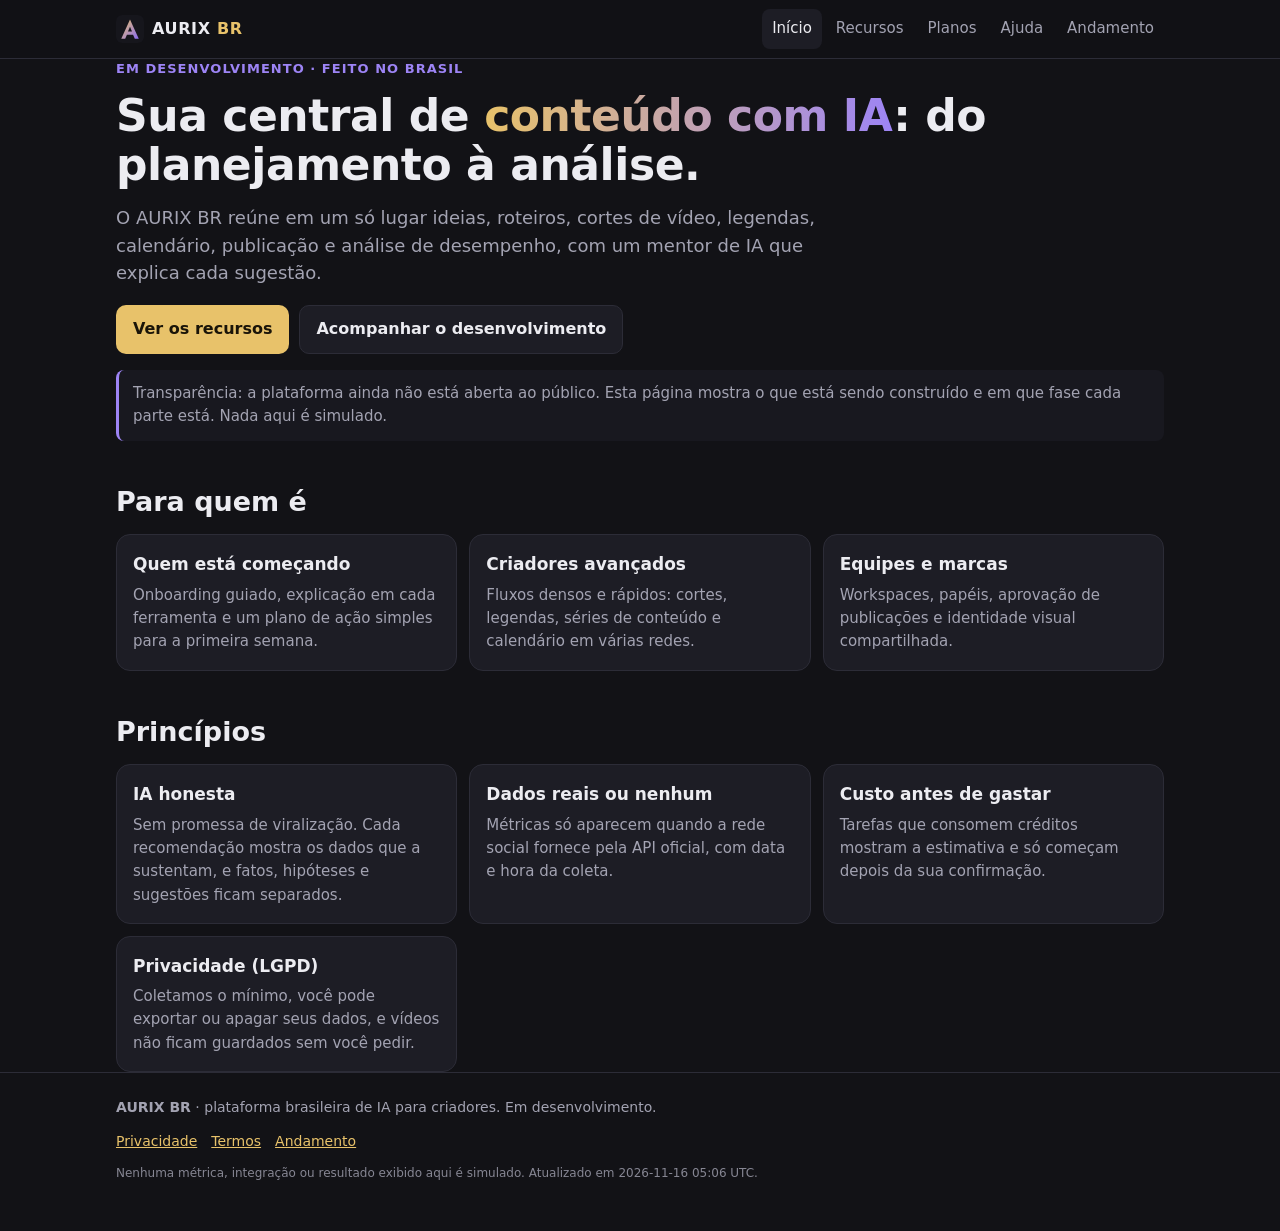
==== index.html @ abf9643c "Publicação do site (gerado a partir do repositório privado)" ====
<!doctype html>
<html lang="pt-BR">
<head>
<meta charset="utf-8">
<meta name="viewport" content="width=device-width, initial-scale=1, viewport-fit=cover">
<title>AURIX BR — IA para criar, publicar e crescer com conteúdo</title>
<meta name="description" content="Plataforma brasileira de IA para criadores, profissionais e marcas planejarem, criarem, publicarem e acompanharem conteúdo.">
<meta name="theme-color" content="#121216">
<meta property="og:title" content="AURIX BR — IA para criar, publicar e crescer com conteúdo">
<meta property="og:description" content="Plataforma brasileira de IA para criadores, profissionais e marcas planejarem, criarem, publicarem e acompanharem conteúdo.">
<link rel="icon" href="assets/icon.svg" type="image/svg+xml">
<link rel="stylesheet" href="assets/style.css">
</head>
<body>
<a class="skip" href="#conteudo">Pular para o conteúdo</a>
<header class="topo">
  <div class="wrap topo-in">
    <a class="marca" href="index.html" aria-label="AURIX BR — início">
      <img src="assets/icon.svg" alt="" width="28" height="28"><span>AURIX <b>BR</b></span>
    </a>
    <button class="menu-btn" type="button" aria-expanded="false" aria-controls="menu">Menu</button>
    <nav id="menu" class="menu" aria-label="Principal"><a href="index.html" aria-current="page">Início</a><a href="recursos.html">Recursos</a><a href="planos.html">Planos</a><a href="ajuda.html">Ajuda</a><a href="status.html">Andamento</a></nav>
  </div>
</header>
<main id="conteudo" class="wrap">
<section>
  <p class="eyebrow">Em desenvolvimento · feito no Brasil</p>
  <h1>Sua central de <span class="grad">conteúdo com IA</span>: do planejamento à análise.</h1>
  <p class="lead">O AURIX BR reúne em um só lugar ideias, roteiros, cortes de vídeo, legendas, calendário, publicação e análise de desempenho, com um mentor de IA que explica cada sugestão.</p>
  <div class="btns">
    <a class="btn primario" href="recursos.html">Ver os recursos</a>
    <a class="btn" href="status.html">Acompanhar o desenvolvimento</a>
  </div>
  <div class="aviso">Transparência: a plataforma ainda não está aberta ao público. Esta página mostra o que está sendo construído e em que fase cada parte está. Nada aqui é simulado.</div>
</section>

<h2>Para quem é</h2>
<div class="grid">
  <div class="card"><h3>Quem está começando</h3><p>Onboarding guiado, explicação em cada ferramenta e um plano de ação simples para a primeira semana.</p></div>
  <div class="card"><h3>Criadores avançados</h3><p>Fluxos densos e rápidos: cortes, legendas, séries de conteúdo e calendário em várias redes.</p></div>
  <div class="card"><h3>Equipes e marcas</h3><p>Workspaces, papéis, aprovação de publicações e identidade visual compartilhada.</p></div>
</div>

<h2>Princípios</h2>
<div class="grid">
  <div class="card"><h3>IA honesta</h3><p>Sem promessa de viralização. Cada recomendação mostra os dados que a sustentam, e fatos, hipóteses e sugestões ficam separados.</p></div>
  <div class="card"><h3>Dados reais ou nenhum</h3><p>Métricas só aparecem quando a rede social fornece pela API oficial, com data e hora da coleta.</p></div>
  <div class="card"><h3>Custo antes de gastar</h3><p>Tarefas que consomem créditos mostram a estimativa e só começam depois da sua confirmação.</p></div>
  <div class="card"><h3>Privacidade (LGPD)</h3><p>Coletamos o mínimo, você pode exportar ou apagar seus dados, e vídeos não ficam guardados sem você pedir.</p></div>
</div>

</main>
<footer class="rodape">
  <div class="wrap rodape-in">
    <p><b>AURIX BR</b> · plataforma brasileira de IA para criadores. Em desenvolvimento.</p>
    <p class="links"><a href="privacidade.html">Privacidade</a><a href="termos.html">Termos</a><a href="status.html">Andamento</a></p>
    <p class="fino">Nenhuma métrica, integração ou resultado exibido aqui é simulado. Atualizado em 2026-11-16 05:06 UTC.</p>
  </div>
</footer>
<script src="assets/app.js" defer></script>
</body>
</html>
---- assets/style.css ----
:root {
  --bg: #121216;
  --bg-2: #18181f;
  --card: #1d1d25;
  --line: #2c2c37;
  --text: #ececf1;
  --muted: #a3a3b2;
  --gold: #e8c26a;
  --violet: #9d84f5;
  --ok: #5fd39a;
  --warn: #f0b45c;
  --radius: 14px;
  color-scheme: dark;
}
* { box-sizing: border-box; }
html { -webkit-text-size-adjust: 100%; }
body {
  margin: 0;
  background: var(--bg);
  color: var(--text);
  font: 16px/1.55 system-ui, -apple-system, "Segoe UI", Roboto, sans-serif;
}
a { color: var(--gold); }
img { max-width: 100%; }
.wrap { width: 100%; max-width: 1080px; margin: 0 auto; padding: 0 16px; }
.skip { position: absolute; left: -999px; }
.skip:focus { left: 16px; top: 8px; background: var(--card); padding: 8px 12px; z-index: 10; }

.topo { position: sticky; top: 0; z-index: 5; background: color-mix(in srgb, var(--bg) 88%, transparent); backdrop-filter: blur(10px); border-bottom: 1px solid var(--line); }
.topo-in { display: flex; align-items: center; gap: 12px; min-height: 58px; flex-wrap: wrap; }
.marca { display: flex; align-items: center; gap: 8px; color: var(--text); text-decoration: none; font-weight: 700; letter-spacing: .04em; margin-right: auto; }
.marca b { color: var(--gold); }
.menu { display: flex; gap: 4px; flex-wrap: wrap; }
.menu a { color: var(--muted); text-decoration: none; padding: 8px 10px; border-radius: 8px; font-size: 15px; }
.menu a:hover, .menu a[aria-current="page"] { color: var(--text); background: var(--card); }
.menu-btn { display: none; background: var(--card); color: var(--text); border: 1px solid var(--line); border-radius: 8px; padding: 8px 12px; font: inherit; }
@media (max-width: 720px) {
  .menu-btn { display: block; }
  .menu { display: none; width: 100%; flex-direction: column; padding-bottom: 10px; }
  .menu.aberto { display: flex; }
  .menu a { padding: 12px; }
}

main { padding: 28px 16px 56px; }
h1 { font-size: clamp(28px, 6vw, 44px); line-height: 1.12; margin: 8px 0 14px; letter-spacing: -.01em; }
h2 { font-size: clamp(21px, 4vw, 27px); margin: 40px 0 12px; }
h3 { font-size: 17px; margin: 0 0 6px; }
p { margin: 0 0 12px; }
.lead { font-size: 18px; color: var(--muted); max-width: 720px; }
.grad { background: linear-gradient(90deg, var(--gold), var(--violet)); -webkit-background-clip: text; background-clip: text; color: transparent; }
.eyebrow { color: var(--violet); font-weight: 600; font-size: 13px; letter-spacing: .08em; text-transform: uppercase; }

.btns { display: flex; gap: 10px; flex-wrap: wrap; margin: 18px 0 6px; }
.btn { display: inline-block; padding: 11px 16px; border-radius: 10px; text-decoration: none; font-weight: 600; border: 1px solid var(--line); color: var(--text); background: var(--card); }
.btn.primario { background: var(--gold); color: #1a1408; border-color: transparent; }

.grid { display: grid; gap: 12px; grid-template-columns: repeat(auto-fill, minmax(min(100%, 300px), 1fr)); }
.card { background: var(--card); border: 1px solid var(--line); border-radius: var(--radius); padding: 16px; }
.card p { color: var(--muted); font-size: 15px; margin: 0; }
.card ul { color: var(--muted); font-size: 15px; margin: 8px 0 0; padding-left: 18px; }

.tag { display: inline-block; font-size: 12px; font-weight: 600; padding: 2px 8px; border-radius: 999px; border: 1px solid currentColor; margin-bottom: 8px; }
.tag.ok { color: var(--ok); }
.tag.dev { color: var(--warn); }
.tag.plan { color: var(--muted); }

.aviso { border-left: 3px solid var(--violet); background: var(--bg-2); padding: 12px 14px; border-radius: 8px; color: var(--muted); font-size: 15px; margin: 16px 0; }

table { width: 100%; border-collapse: collapse; font-size: 15px; }
th, td { text-align: left; padding: 10px 8px; border-bottom: 1px solid var(--line); vertical-align: top; }
th { color: var(--muted); font-weight: 600; }
.tabela { overflow-x: auto; border: 1px solid var(--line); border-radius: var(--radius); background: var(--card); }

.faq details { background: var(--card); border: 1px solid var(--line); border-radius: 10px; padding: 12px 14px; margin-bottom: 8px; }
.faq summary { cursor: pointer; font-weight: 600; }
.faq details p { color: var(--muted); margin: 10px 0 0; }
input[type="search"] { width: 100%; padding: 12px; border-radius: 10px; border: 1px solid var(--line); background: var(--card); color: var(--text); font: inherit; margin-bottom: 12px; }

.rodape { border-top: 1px solid var(--line); padding: 24px 0 36px; color: var(--muted); font-size: 14px; }
.rodape .links a { margin-right: 14px; }
.fino { font-size: 12px; opacity: .8; }
.legal { max-width: 760px; }
.legal li { margin-bottom: 6px; color: var(--muted); }
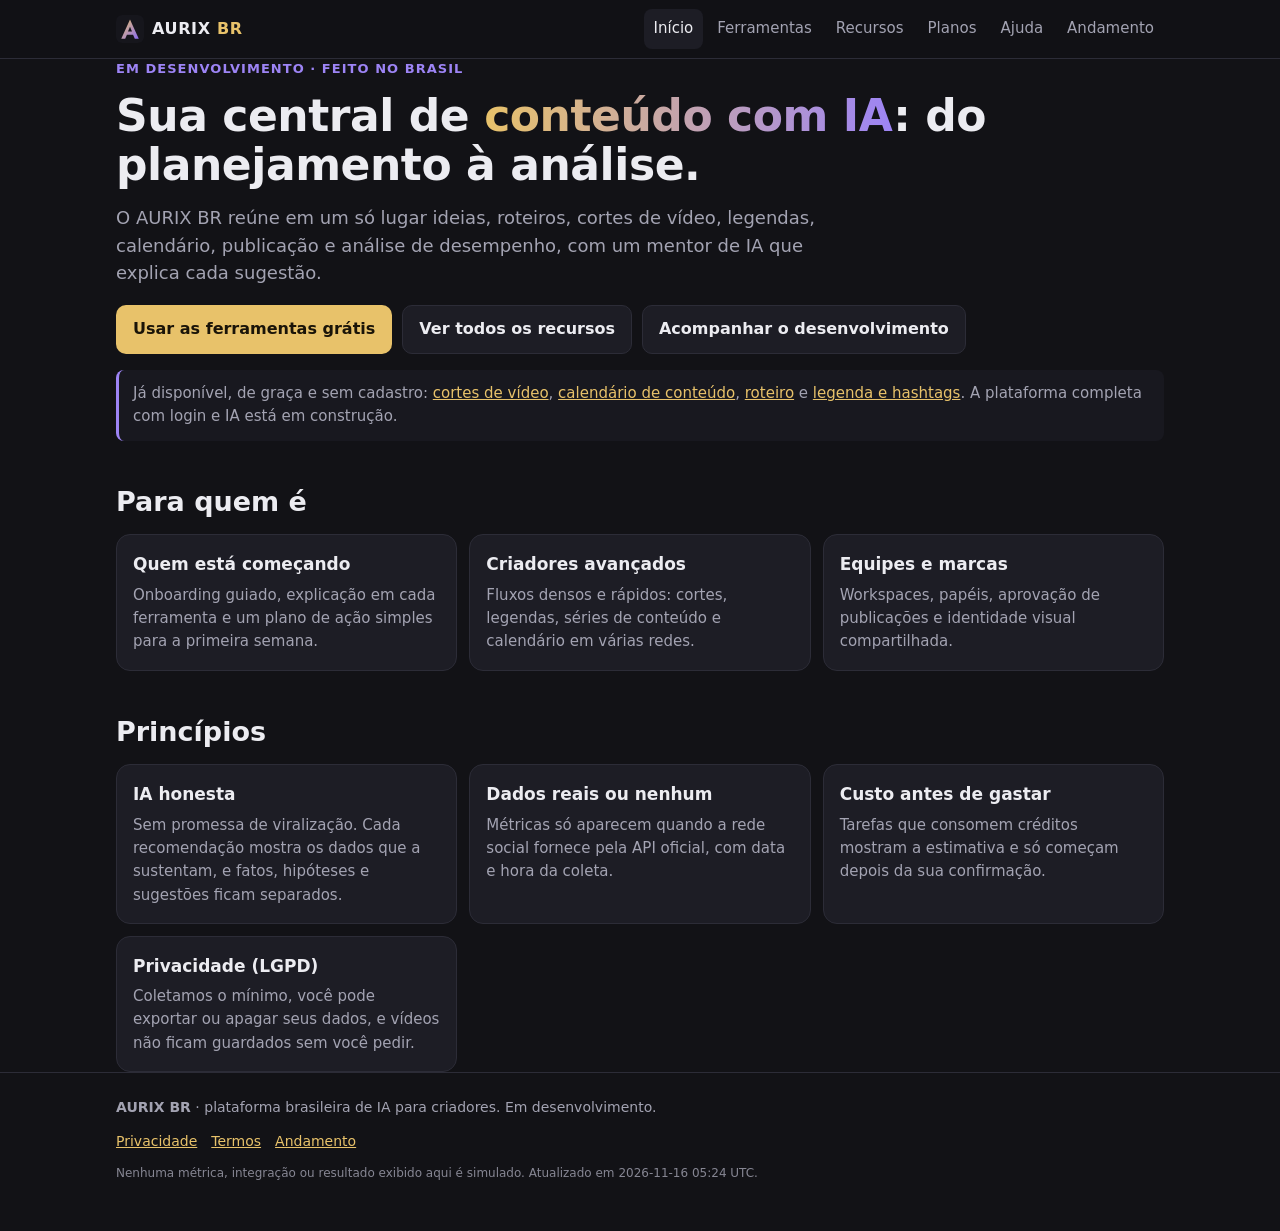
==== commit 7b72219d: "Publicação do site: ferramentas" ====
--- a/index.html
+++ b/index.html
@@ -19,7 +19,7 @@
       <img src="assets/icon.svg" alt="" width="28" height="28"><span>AURIX <b>BR</b></span>
     </a>
     <button class="menu-btn" type="button" aria-expanded="false" aria-controls="menu">Menu</button>
-    <nav id="menu" class="menu" aria-label="Principal"><a href="index.html" aria-current="page">Início</a><a href="recursos.html">Recursos</a><a href="planos.html">Planos</a><a href="ajuda.html">Ajuda</a><a href="status.html">Andamento</a></nav>
+    <nav id="menu" class="menu" aria-label="Principal"><a href="index.html" aria-current="page">Início</a><a href="ferramentas.html">Ferramentas</a><a href="recursos.html">Recursos</a><a href="planos.html">Planos</a><a href="ajuda.html">Ajuda</a><a href="status.html">Andamento</a></nav>
   </div>
 </header>
 <main id="conteudo" class="wrap">
@@ -28,10 +28,11 @@
   <h1>Sua central de <span class="grad">conteúdo com IA</span>: do planejamento à análise.</h1>
   <p class="lead">O AURIX BR reúne em um só lugar ideias, roteiros, cortes de vídeo, legendas, calendário, publicação e análise de desempenho, com um mentor de IA que explica cada sugestão.</p>
   <div class="btns">
-    <a class="btn primario" href="recursos.html">Ver os recursos</a>
+    <a class="btn primario" href="ferramentas.html">Usar as ferramentas grátis</a>
+    <a class="btn" href="recursos.html">Ver todos os recursos</a>
     <a class="btn" href="status.html">Acompanhar o desenvolvimento</a>
   </div>
-  <div class="aviso">Transparência: a plataforma ainda não está aberta ao público. Esta página mostra o que está sendo construído e em que fase cada parte está. Nada aqui é simulado.</div>
+  <div class="aviso">Já disponível, de graça e sem cadastro: <a href="cortes.html">cortes de vídeo</a>, <a href="calendario.html">calendário de conteúdo</a>, <a href="roteiro.html">roteiro</a> e <a href="legenda.html">legenda e hashtags</a>. A plataforma completa com login e IA está em construção.</div>
 </section>
 
 <h2>Para quem é</h2>
@@ -54,9 +55,10 @@
   <div class="wrap rodape-in">
     <p><b>AURIX BR</b> · plataforma brasileira de IA para criadores. Em desenvolvimento.</p>
     <p class="links"><a href="privacidade.html">Privacidade</a><a href="termos.html">Termos</a><a href="status.html">Andamento</a></p>
-    <p class="fino">Nenhuma métrica, integração ou resultado exibido aqui é simulado. Atualizado em 2026-11-16 05:06 UTC.</p>
+    <p class="fino">Nenhuma métrica, integração ou resultado exibido aqui é simulado. Atualizado em 2026-11-16 05:24 UTC.</p>
   </div>
 </footer>
 <script src="assets/app.js" defer></script>
+
 </body>
 </html>
--- a/assets/style.css
+++ b/assets/style.css
@@ -81,3 +81,33 @@
 .fino { font-size: 12px; opacity: .8; }
 .legal { max-width: 760px; }
 .legal li { margin-bottom: 6px; color: var(--muted); }
+
+/* Ferramentas */
+.form { display: grid; gap: 10px; }
+.form .linha { display: grid; gap: 10px; grid-template-columns: repeat(auto-fit, minmax(min(100%, 150px), 1fr)); }
+label.campo { display: grid; gap: 4px; font-size: 14px; color: var(--muted); }
+input, select, textarea { width: 100%; padding: 11px 12px; border-radius: 10px; border: 1px solid var(--line); background: var(--bg-2); color: var(--text); font: inherit; font-size: 16px; }
+textarea { min-height: 110px; resize: vertical; }
+input[type="range"] { padding: 0; }
+button { font: inherit; cursor: pointer; }
+.btn:disabled { opacity: .5; cursor: not-allowed; }
+.acoes { display: flex; gap: 8px; flex-wrap: wrap; }
+.lista { display: grid; gap: 8px; margin-top: 12px; }
+.item { background: var(--card); border: 1px solid var(--line); border-radius: 12px; padding: 12px 14px; display: grid; gap: 6px; }
+.item .topo-item { display: flex; justify-content: space-between; gap: 8px; align-items: baseline; flex-wrap: wrap; }
+.item small { color: var(--muted); }
+.mini { padding: 6px 10px; font-size: 14px; border-radius: 8px; border: 1px solid var(--line); background: var(--bg-2); color: var(--text); }
+.st-rascunho { color: var(--muted); } .st-agendado { color: var(--violet); } .st-publicado { color: var(--ok); }
+.medidor { display: grid; gap: 6px; }
+.medidor .barra { height: 6px; background: var(--bg-2); border-radius: 99px; overflow: hidden; }
+.medidor .barra i { display: block; height: 100%; background: var(--ok); }
+.medidor.excedeu .barra i { background: #e5566b; }
+.medidor.excedeu b { color: #e5566b; }
+.palco { background: #000; border-radius: 12px; overflow: hidden; display: grid; place-items: center; max-height: 60vh; }
+.palco video, .palco canvas { max-width: 100%; max-height: 60vh; display: block; }
+.msg { font-size: 15px; color: var(--muted); }
+.msg.erro { color: #e5566b; }
+.msg.ok { color: var(--ok); }
+.privado { font-size: 13px; color: var(--muted); }
+
+[hidden] { display: none !important; }
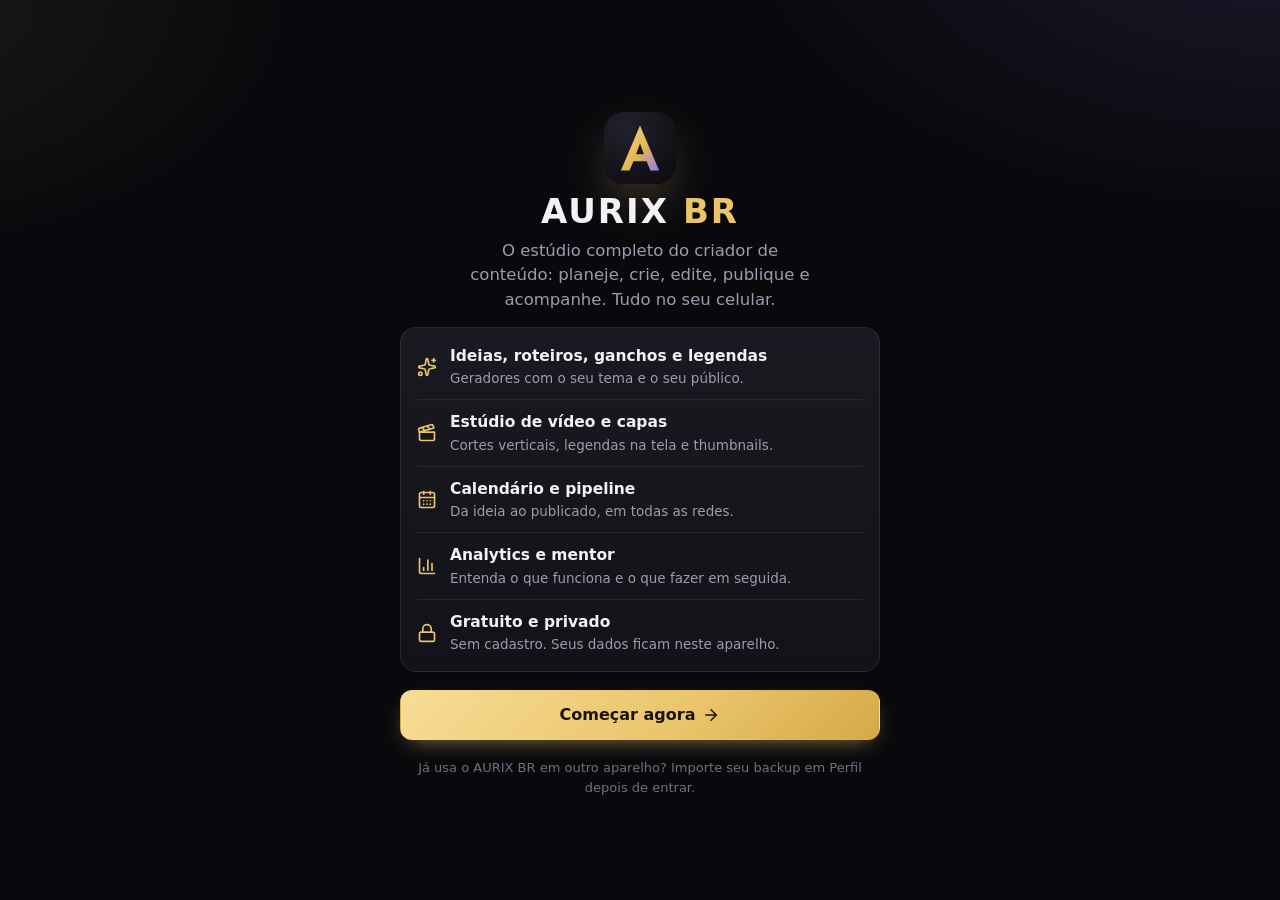
==== commit 5fe22b0f: "Publicação: AURIX BR, novo app" ====
--- a/index.html
+++ b/index.html
@@ -3,62 +3,25 @@
 <head>
 <meta charset="utf-8">
 <meta name="viewport" content="width=device-width, initial-scale=1, viewport-fit=cover">
-<title>AURIX BR — IA para criar, publicar e crescer com conteúdo</title>
-<meta name="description" content="Plataforma brasileira de IA para criadores, profissionais e marcas planejarem, criarem, publicarem e acompanharem conteúdo.">
-<meta name="theme-color" content="#121216">
-<meta property="og:title" content="AURIX BR — IA para criar, publicar e crescer com conteúdo">
-<meta property="og:description" content="Plataforma brasileira de IA para criadores, profissionais e marcas planejarem, criarem, publicarem e acompanharem conteúdo.">
-<link rel="icon" href="assets/icon.svg" type="image/svg+xml">
-<link rel="stylesheet" href="assets/style.css">
+<title>AURIX BR — estúdio do criador</title>
+<meta name="description" content="Planeje, crie, edite e acompanhe seu conteúdo em um só lugar. Gratuito, em português e direto no seu celular.">
+<meta name="theme-color" content="#0b0b0f">
+<meta name="apple-mobile-web-app-capable" content="yes">
+<meta name="mobile-web-app-capable" content="yes">
+<meta name="apple-mobile-web-app-status-bar-style" content="black-translucent">
+<meta name="apple-mobile-web-app-title" content="AURIX BR">
+<meta property="og:title" content="AURIX BR — estúdio do criador">
+<meta property="og:description" content="Planeje, crie, edite e acompanhe seu conteúdo em um só lugar. Gratuito e direto no celular.">
+<link rel="icon" href="icon.svg" type="image/svg+xml">
+<link rel="apple-touch-icon" href="icon-180.png">
+<link rel="manifest" href="manifest.webmanifest">
+<link rel="stylesheet" href="assets/app.css?v=202611160623">
 </head>
 <body>
-<a class="skip" href="#conteudo">Pular para o conteúdo</a>
-<header class="topo">
-  <div class="wrap topo-in">
-    <a class="marca" href="index.html" aria-label="AURIX BR — início">
-      <img src="assets/icon.svg" alt="" width="28" height="28"><span>AURIX <b>BR</b></span>
-    </a>
-    <button class="menu-btn" type="button" aria-expanded="false" aria-controls="menu">Menu</button>
-    <nav id="menu" class="menu" aria-label="Principal"><a href="index.html" aria-current="page">Início</a><a href="ferramentas.html">Ferramentas</a><a href="recursos.html">Recursos</a><a href="planos.html">Planos</a><a href="ajuda.html">Ajuda</a><a href="status.html">Andamento</a></nav>
-  </div>
-</header>
-<main id="conteudo" class="wrap">
-<section>
-  <p class="eyebrow">Em desenvolvimento · feito no Brasil</p>
-  <h1>Sua central de <span class="grad">conteúdo com IA</span>: do planejamento à análise.</h1>
-  <p class="lead">O AURIX BR reúne em um só lugar ideias, roteiros, cortes de vídeo, legendas, calendário, publicação e análise de desempenho, com um mentor de IA que explica cada sugestão.</p>
-  <div class="btns">
-    <a class="btn primario" href="ferramentas.html">Usar as ferramentas grátis</a>
-    <a class="btn" href="recursos.html">Ver todos os recursos</a>
-    <a class="btn" href="status.html">Acompanhar o desenvolvimento</a>
-  </div>
-  <div class="aviso">Já disponível, de graça e sem cadastro: <a href="cortes.html">cortes de vídeo</a>, <a href="calendario.html">calendário de conteúdo</a>, <a href="roteiro.html">roteiro</a> e <a href="legenda.html">legenda e hashtags</a>. A plataforma completa com login e IA está em construção.</div>
-</section>
-
-<h2>Para quem é</h2>
-<div class="grid">
-  <div class="card"><h3>Quem está começando</h3><p>Onboarding guiado, explicação em cada ferramenta e um plano de ação simples para a primeira semana.</p></div>
-  <div class="card"><h3>Criadores avançados</h3><p>Fluxos densos e rápidos: cortes, legendas, séries de conteúdo e calendário em várias redes.</p></div>
-  <div class="card"><h3>Equipes e marcas</h3><p>Workspaces, papéis, aprovação de publicações e identidade visual compartilhada.</p></div>
-</div>
-
-<h2>Princípios</h2>
-<div class="grid">
-  <div class="card"><h3>IA honesta</h3><p>Sem promessa de viralização. Cada recomendação mostra os dados que a sustentam, e fatos, hipóteses e sugestões ficam separados.</p></div>
-  <div class="card"><h3>Dados reais ou nenhum</h3><p>Métricas só aparecem quando a rede social fornece pela API oficial, com data e hora da coleta.</p></div>
-  <div class="card"><h3>Custo antes de gastar</h3><p>Tarefas que consomem créditos mostram a estimativa e só começam depois da sua confirmação.</p></div>
-  <div class="card"><h3>Privacidade (LGPD)</h3><p>Coletamos o mínimo, você pode exportar ou apagar seus dados, e vídeos não ficam guardados sem você pedir.</p></div>
-</div>
-
-</main>
-<footer class="rodape">
-  <div class="wrap rodape-in">
-    <p><b>AURIX BR</b> · plataforma brasileira de IA para criadores. Em desenvolvimento.</p>
-    <p class="links"><a href="privacidade.html">Privacidade</a><a href="termos.html">Termos</a><a href="status.html">Andamento</a></p>
-    <p class="fino">Nenhuma métrica, integração ou resultado exibido aqui é simulado. Atualizado em 2026-11-16 05:24 UTC.</p>
-  </div>
-</footer>
-<script src="assets/app.js" defer></script>
-
+<div id="app"><div class="boot"><img src="icon.svg" width="56" height="56" alt=""><span>AURIX <b>BR</b></span></div></div>
+<div id="camadas"></div>
+<noscript><p style="padding:24px;color:#fff">O AURIX BR precisa de JavaScript ativado para funcionar.</p></noscript>
+<script>window.AURIX_VERSION='202611160623';</script>
+<script type="module" src="assets/app.js?v=202611160623"></script>
 </body>
 </html>
--- a/assets/app.css
+++ b/assets/app.css
@@ -0,0 +1 @@
+:root{--bg: #09090d;--s1: #121218;--s2: #191921;--s3: #22222d;--linha: rgba(255,255,255,.075);--linha2: rgba(255,255,255,.15);--txt: #f1f1f6;--mut: #9c9cb0;--mut2: #6f6f84;--ouro: #e9c46a;--ouro2: #f7dd96;--ouro-tinta: #1b1405;--vio: #9685ff;--ok: #4fd1a1;--aviso: #f2b155;--ruim: #f2667e;--azul: #5aa7ff;--r: 16px;--r2: 12px;--sb: env(safe-area-inset-bottom, 0px);--st: env(safe-area-inset-top, 0px);--sombra: 0 1px 0 rgba(255,255,255,.04) inset, 0 12px 32px -18px rgba(0,0,0,.8);color-scheme:dark}*{box-sizing:border-box;-webkit-tap-highlight-color:transparent}html{-webkit-text-size-adjust:100%}body{margin:0;background:var(--bg);color:var(--txt);font:15.5px/1.5 system-ui,-apple-system,Segoe UI,Roboto,sans-serif;-webkit-font-smoothing:antialiased;overscroll-behavior-y:none;background-image:radial-gradient(900px 500px at 100% -10%,rgba(150,133,255,.13),transparent 60%),radial-gradient(700px 420px at -10% 0%,rgba(233,196,106,.09),transparent 60%);background-attachment:fixed}body.sem-rolagem{overflow:hidden}a{color:var(--ouro);text-decoration:none}h1{font-size:26px;line-height:1.15;letter-spacing:-.02em;margin:0;font-weight:750}h2{font-size:17px;letter-spacing:-.01em;margin:0;font-weight:700}h3{font-size:16px;margin:0}p{margin:0}button,input,select,textarea{font:inherit;color:inherit}button{cursor:pointer}.ic{flex:none;vertical-align:-3px}.suave{color:var(--mut)}.pequeno{font-size:13px}.mono{font-variant-numeric:tabular-nums}.sobre{color:var(--mut);font-size:13px;margin-bottom:2px}.sobre:first-letter,.cal-nav h2:first-letter{text-transform:uppercase}[hidden]{display:none!important}@media(max-width:999px){.so-desk{display:none!important}}:focus-visible{outline:2px solid var(--vio);outline-offset:2px;border-radius:8px}.boot{min-height:100dvh;display:grid;place-content:center;justify-items:center;gap:12px;font-weight:800;letter-spacing:.08em;font-size:20px}.boot b,.marca b{color:var(--ouro)}.boot img{border-radius:14px}.lateral{display:none}.marca{display:flex;align-items:center;gap:9px;color:var(--txt);font-weight:800;letter-spacing:.07em;font-size:15px}.marca img{border-radius:9px}.topo{position:sticky;top:0;z-index:20;display:flex;align-items:center;gap:6px;padding:calc(8px + var(--st)) 14px 8px;background:#09090dc7;backdrop-filter:saturate(160%) blur(16px);-webkit-backdrop-filter:saturate(160%) blur(16px);border-bottom:1px solid var(--linha)}.topo .marca{margin-right:auto}.icone-btn{position:relative;display:inline-grid;place-items:center;width:40px;height:40px;border-radius:12px;border:0;background:transparent;color:var(--txt)}.icone-btn:hover{background:var(--s2)}.icone-btn.mini{width:28px;height:28px;border-radius:8px;color:var(--mut)}.avatar{width:34px;height:34px;border-radius:50%;display:grid;place-items:center;font-weight:800;font-size:14px;color:var(--ouro-tinta);background:linear-gradient(135deg,var(--ouro2),var(--ouro))}.bolha{position:absolute;top:3px;right:2px;min-width:17px;height:17px;padding:0 4px;border-radius:9px;background:var(--ruim);color:#fff;font:700 10.5px/17px system-ui;text-align:center;font-style:normal}#tela{width:100%;max-width:1120px;margin:0 auto;padding:18px 14px calc(104px + var(--sb));min-height:70dvh}.tela{display:grid;gap:14px;animation:entra .22s ease}.tela>*{min-width:0}@keyframes entra{0%{opacity:0;transform:translateY(6px)}}@media(prefers-reduced-motion:reduce){.tela,.folha,#toast{animation:none!important;transition:none!important}}.abas-fundo{position:fixed;z-index:25;left:10px;right:10px;bottom:calc(8px + var(--sb));display:grid;grid-template-columns:repeat(5,1fr);align-items:center;padding:6px;border-radius:22px;background:#181820db;backdrop-filter:saturate(160%) blur(18px);-webkit-backdrop-filter:saturate(160%) blur(18px);border:1px solid var(--linha2);box-shadow:0 16px 40px -12px #000c}.abas-fundo a{display:grid;justify-items:center;gap:2px;padding:6px 0 4px;color:var(--mut);font-size:10.5px;font-weight:600;border-radius:14px}.abas-fundo a.ativo{color:var(--ouro)}.abas-fundo .fab{width:54px;height:54px;margin:-22px auto 0;border-radius:19px;place-content:center;color:var(--ouro-tinta)!important;background:linear-gradient(135deg,var(--ouro2),var(--ouro) 55%,#d4a743);box-shadow:0 10px 26px -6px #e9c46a8c,0 0 0 5px var(--bg)}@media(min-width:1000px){.so-mob{display:none!important}#app:not(.sem-casca){display:grid;grid-template-columns:248px minmax(0,1fr)}.topo,.abas-fundo{display:none}.lateral{display:flex;flex-direction:column;position:sticky;top:0;height:100dvh;padding:22px 14px;border-right:1px solid var(--linha);background:#0e0e13b3;overflow-y:auto}.lateral .marca{padding:0 10px 14px;font-size:17px}.lateral nav{display:grid;gap:2px}.lateral .grupo{color:var(--mut2);font-size:11px;font-weight:700;letter-spacing:.09em;text-transform:uppercase;margin:16px 10px 6px}.lateral nav a{position:relative;display:flex;align-items:center;gap:11px;padding:9px 10px;border-radius:11px;color:var(--mut);font-weight:600;font-size:14.5px}.lateral nav a:hover{color:var(--txt);background:var(--s2)}.lateral nav a.ativo{color:var(--txt);background:linear-gradient(90deg,#e9c46a29,#e9c46a08);box-shadow:inset 2px 0 0 var(--ouro)}.lateral nav a.ativo .ic{color:var(--ouro)}.lateral .bolha{position:static;margin-left:auto}.rodape-lat{margin-top:auto;padding:14px 10px 0;color:var(--mut2);font-size:12px}#tela{padding:30px 34px 60px}h1{font-size:30px}}.cab{display:flex;align-items:flex-end;justify-content:space-between;gap:12px;flex-wrap:wrap}.cab .suave{margin-top:4px;max-width:60ch}.voltar{display:inline-flex;align-items:center;gap:2px;color:var(--mut);font-weight:600;font-size:14px;margin-bottom:-6px;justify-self:start}.cartao{background:linear-gradient(180deg,var(--s2),var(--s1));border:1px solid var(--linha);border-radius:var(--r);padding:16px;box-shadow:var(--sombra);display:grid;gap:12px;align-content:start;min-width:0}.cartao.destaque{border-color:#e9c46a59;background:linear-gradient(160deg,rgba(233,196,106,.11),var(--s1) 55%)}.cartao.centro-t,.centro-t{text-align:center;justify-items:center}.cartao.centro-t .ic{color:var(--ouro)}.cartao.linha-c{grid-template-columns:auto 1fr;align-items:center;gap:16px}.grade{display:grid;gap:12px}.grade.kpis{grid-template-columns:repeat(2,minmax(0,1fr))}.grade.kpis .kpi-meta{grid-column:1 / -1}.grade.ferramentas,.grade.medidores{grid-template-columns:repeat(auto-fill,minmax(min(100%,280px),1fr))}@media(min-width:760px){.grade.duas{grid-template-columns:repeat(2,minmax(0,1fr))}.grade.kpis{grid-template-columns:1.3fr 1fr 1fr}.grade.kpis .kpi-meta{grid-column:auto}.grade.kpis.quatro{grid-template-columns:repeat(4,minmax(0,1fr))}.grade.kpis.duas-f{grid-template-columns:repeat(2,minmax(0,1fr))}}.linha-t{display:flex;align-items:center;justify-content:space-between;gap:10px;flex-wrap:wrap}.linha-t>a{font-size:13.5px;font-weight:600;display:inline-flex;align-items:center}.linha{display:grid;gap:12px;align-items:end;grid-template-columns:repeat(auto-fit,minmax(min(100%,150px),1fr))}.acoes{display:flex;gap:8px;flex-wrap:wrap;align-items:center}.acoes.fim{justify-content:flex-end}.acoes.entre{justify-content:space-between}.acoes.centro{justify-content:center}.grupo-t{color:var(--mut2);font-size:11.5px;font-weight:700;letter-spacing:.09em;text-transform:uppercase;margin:6px 2px -4px}.lista{display:grid;gap:8px}.item{display:flex;align-items:center;gap:12px;width:100%;text-align:left;padding:12px 14px;border-radius:var(--r2);border:1px solid var(--linha);background:var(--s1);color:var(--txt);min-width:0}a.item:hover,button.item:hover{border-color:var(--linha2);background:var(--s2)}.item>div:not(.data-b):not(.acoes){flex:1;min-width:0;display:grid;gap:3px}.item b{font-weight:650;overflow-wrap:anywhere}.item small{color:var(--mut);font-size:13px;display:block;overflow-wrap:anywhere}.item>.ic:last-child{color:var(--mut2)}.lista.compacta .item{background:transparent;border:0;border-bottom:1px solid var(--linha);border-radius:0;padding:10px 2px}.lista.compacta .item:last-child{border-bottom:0}.vazio{display:grid;justify-items:center;gap:6px;text-align:center;padding:26px 16px;color:var(--mut);border:1px dashed var(--linha2);border-radius:var(--r)}.vazio .ic{color:var(--mut2)}.vazio b{color:var(--txt)}.vazio p{max-width:46ch;font-size:14px}.vazio .btn,.vazio .acoes{margin-top:8px}.cartao .vazio{border:0;padding:14px 8px}.nota{display:flex;gap:9px;padding:11px 13px;border-radius:var(--r2);background:#9685ff14;border:1px solid rgba(150,133,255,.2);color:var(--mut);font-size:13px}.nota .ic{color:var(--vio);margin-top:2px}.nota b{color:var(--txt)}.alerta{display:flex;align-items:center;gap:11px;padding:11px 13px;border-radius:var(--r2);background:#f2b1551a;border:1px solid rgba(242,177,85,.3);color:var(--txt)}.alerta>div{flex:1;display:grid}.alerta span{color:var(--mut);font-size:13px}.alerta>.ic:first-child{color:var(--aviso)}.alerta.t-acao{background:#e9c46a1a;border-color:#e9c46a4d}.alerta.t-acao>.ic:first-child{color:var(--ouro)}.n-ic{flex:none;width:36px;height:36px;border-radius:11px;display:grid;place-items:center;background:var(--s3);color:var(--ouro)}.chip{display:inline-flex;align-items:center;gap:5px;padding:3px 9px;border-radius:99px;font-size:12px;font-weight:650;background:var(--s3);color:var(--mut);white-space:nowrap;border:1px solid var(--linha)}.chip button{border:0;background:none;padding:0;color:inherit;display:grid}.chips{display:flex;gap:6px;flex-wrap:wrap}.s-ideia{color:#b9b9c9}.s-roteiro{color:var(--vio)}.s-producao{color:var(--azul)}.s-aprovacao{color:var(--aviso)}.s-agendado{color:var(--ouro)}.s-publicado{color:var(--ok)}.atraso{color:var(--ruim);font-style:normal;font-weight:650}.rede-pt{display:inline-block;width:8px;height:8px;border-radius:50%;margin-right:6px;background:var(--mut);vertical-align:1px}.r-tiktok{background:#2fd9d2}.r-instagram{background:#e84c88}.r-youtube{background:#ff4a3d}.r-facebook{background:#4b8dff}.r-kwai{background:#ff8f24}.r-x{background:#d5d5de}.r-twitch{background:#a970ff}.r-pinterest{background:#c2183f}.r-linkedin{background:#2ea8f2}.form{display:grid;gap:12px}.campo{display:grid;gap:6px;font-size:13.5px;color:var(--mut);font-weight:550;min-width:0}input:not([type=checkbox]):not([type=radio]):not([type=range]):not([type=color]):not([type=file]),select,textarea{width:100%;min-width:0;padding:11px 12px;border-radius:11px;border:1px solid var(--linha2);background:#0d0d12;color:var(--txt);font-size:16px;font-weight:400;appearance:none;-webkit-appearance:none}select{background-image:url("data:image/svg+xml,%3Csvg xmlns='http://www.w3.org/2000/svg' width='16' height='16' viewBox='0 0 24 24' fill='none' stroke='%239c9cb0' stroke-width='2.4' stroke-linecap='round' stroke-linejoin='round'%3E%3Cpath d='m6 9 6 6 6-6'/%3E%3C/svg%3E");background-repeat:no-repeat;background-position:right 10px center;padding-right:32px}textarea{resize:vertical;line-height:1.5}input::placeholder,textarea::placeholder{color:var(--mut2)}input:focus,select:focus,textarea:focus{outline:0;border-color:var(--vio);box-shadow:0 0 0 3px #9685ff33}input[type=range]{width:100%;accent-color:var(--ouro);height:28px}input[type=color]{width:100%;height:44px;padding:3px;border-radius:11px;border:1px solid var(--linha2);background:#0d0d12}input[type=date],input[type=time]{min-height:46px}.check{display:flex;align-items:center;gap:10px;color:var(--txt);font-size:14.5px}.check input{width:20px;height:20px;accent-color:var(--ouro);flex:none}.btn{display:inline-flex;align-items:center;justify-content:center;gap:7px;min-height:44px;padding:10px 15px;border-radius:12px;border:1px solid var(--linha2);background:var(--s3);color:var(--txt);font-weight:650;font-size:14.5px;white-space:nowrap;transition:transform .06s,filter .15s}.btn:hover{filter:brightness(1.12)}.btn:active{transform:scale(.98)}.btn.pri{background:linear-gradient(135deg,var(--ouro2),var(--ouro) 60%,#d6a945);color:var(--ouro-tinta);border-color:transparent;box-shadow:0 8px 22px -10px #e9c46ab3}.btn.perigo{color:var(--ruim)}.btn.mini{min-height:34px;padding:6px 11px;font-size:13.5px;border-radius:10px}.btn.grande{min-height:50px;padding:12px 22px;font-size:16px}.btn.bloco{width:100%}.btn:disabled{opacity:.5;cursor:not-allowed}.seg{display:inline-flex;padding:3px;border-radius:12px;background:#0d0d12;border:1px solid var(--linha);max-width:100%;overflow-x:auto}.seg button,.seg label span{display:inline-flex;align-items:center;gap:6px;padding:7px 12px;border-radius:9px;border:0;background:none;color:var(--mut);font-weight:650;font-size:13.5px;white-space:nowrap}.seg button.on,.seg input:checked+span{background:var(--s3);color:var(--txt);box-shadow:0 0 0 1px var(--linha2)}.seg label input{position:absolute;opacity:0;pointer-events:none}.seg label input:focus-visible+span{outline:2px solid var(--vio)}.seg.cheio{display:grid;grid-template-columns:repeat(4,1fr)}.seg.cheio span{justify-content:center;width:100%;padding:9px 4px;font-size:13px}.barra-f{display:flex;gap:8px;flex-wrap:wrap;align-items:center}.barra-f select{width:auto;flex:1;min-width:150px;max-width:220px;padding-top:9px;padding-bottom:9px;font-size:14.5px}.busca{position:relative;flex:2;min-width:180px;display:block}.busca .ic{position:absolute;left:12px;top:50%;transform:translateY(-50%);color:var(--mut2)}.busca input{padding-left:38px!important}.opcoes{display:grid;gap:8px;grid-template-columns:repeat(auto-fill,minmax(min(100%,170px),1fr))}.opcoes.quatro{grid-template-columns:repeat(2,1fr)}.opcoes.cinco{grid-template-columns:repeat(auto-fill,minmax(92px,1fr))}.opcao{text-align:left;display:grid;gap:2px;padding:10px 12px;border-radius:12px;border:1px solid var(--linha2);background:#0d0d12;color:var(--txt)}.opcao small{color:var(--mut);font-size:12px;font-weight:400}.opcao.sel{border-color:var(--ouro);background:#e9c46a1a;box-shadow:0 0 0 1px var(--ouro) inset}.redes-sel,.chips-sel{display:flex;gap:7px;flex-wrap:wrap}.rede-btn,.chip-btn{display:inline-flex;align-items:center;padding:8px 13px;border-radius:99px;border:1px solid var(--linha2);background:#0d0d12;color:var(--txt);font-weight:600;font-size:14px}.chip-btn{font-size:13px;padding:6px 11px;color:var(--mut)}.rede-btn.sel{border-color:var(--ouro);background:#e9c46a1f;color:var(--ouro2)}.passo-num{display:inline-flex;align-items:center;gap:4px;background:#0d0d12;border:1px solid var(--linha2);border-radius:12px;padding:4px;justify-self:start}.passo-num button{width:42px;height:40px;border-radius:9px;border:0;background:var(--s3);font-size:20px}.passo-num b{min-width:44px;text-align:center;font-size:18px;color:var(--txt)}.arquivo{display:flex;align-items:center;gap:10px;padding:16px;border-radius:12px;border:1.5px dashed var(--linha2);background:#0d0d12;color:var(--txt);font-weight:600;cursor:pointer}.arquivo .ic{color:var(--ouro)}.arquivo span{overflow:hidden;text-overflow:ellipsis;white-space:nowrap}.kpi{gap:3px;color:var(--txt)}.kpi small{color:var(--mut);font-size:12.5px;font-weight:600}.kpi b{font-size:25px;letter-spacing:-.02em;font-variant-numeric:tabular-nums;line-height:1.15}.kpi span{font-size:12.5px}.kpi-meta{grid-template-columns:auto 1fr;align-items:center;gap:16px;color:var(--txt)}.kpi-meta>div:last-child{display:grid;gap:2px}.kpi-meta small{color:var(--mut);font-size:12.5px;font-weight:600}.kpi-meta b{font-size:20px}.kpi-meta .suave{font-size:13px}.kpi-meta .suave .ic{color:var(--ouro)}.kpi-l{display:grid;gap:2px;padding-top:10px;border-top:1px solid var(--linha)}.kpi-l b{font-size:24px}.kpi-l small{color:var(--mut)}.kpi-l span{font-size:12.5px}.anel{position:relative;width:84px;height:84px;flex:none}.anel circle{fill:none;stroke-width:7}.a-f{stroke:var(--s3)}.a-v{stroke:var(--ouro);stroke-linecap:round;transition:stroke-dashoffset .6s ease}.a-t{position:absolute;inset:0;display:grid;place-content:center;text-align:center;line-height:1.1}.a-t b{font-size:19px}.a-t small{color:var(--mut);font-size:10.5px}.prog{height:6px;border-radius:99px;background:var(--s3);overflow:hidden}.prog i{display:block;height:100%;border-radius:99px;background:linear-gradient(90deg,var(--ouro),var(--ouro2));transition:width .3s}.passos{display:grid}.passos a{display:flex;align-items:center;gap:10px;padding:9px 0;color:var(--txt);border-bottom:1px solid var(--linha);font-weight:550}.passos a:last-child{border:0}.passos a span{flex:1}.passos a .ic:first-child{color:var(--mut2)}.passos a.ok{color:var(--mut);text-decoration:line-through}.passos a.ok .ic{color:var(--ok)}.pipe{display:grid;grid-template-columns:repeat(3,1fr);gap:8px}@media(min-width:620px){.pipe{grid-template-columns:repeat(6,1fr)}}.pipe a{display:grid;gap:1px;padding:10px 6px;border-radius:12px;background:#0d0d12;border:1px solid var(--linha);color:var(--txt);text-align:center}.pipe b{font-size:21px;font-variant-numeric:tabular-nums}.pipe span{font-size:11.5px;color:var(--mut);font-weight:600}.pipe a.zero b{color:var(--mut2)}.atalhos{display:grid;grid-template-columns:repeat(3,1fr);gap:8px;margin-top:10px}@media(min-width:620px){.atalhos{grid-template-columns:repeat(6,1fr)}}.atalhos a{display:grid;justify-items:center;gap:7px;padding:15px 6px;border-radius:14px;background:linear-gradient(180deg,var(--s2),var(--s1));border:1px solid var(--linha);color:var(--txt);font-weight:650;font-size:13px}.atalhos a .ic{color:var(--ouro)}.data-b{flex:none;width:46px;display:grid;justify-items:center;padding:5px 0;border-radius:11px;background:var(--s3);line-height:1.1}.data-b b{font-size:17px}.data-b small{font-size:10.5px!important;text-transform:uppercase;letter-spacing:.04em}.data-b.perto{background:#e9c46a29}.data-b.perto b{color:var(--ouro2)}.quadro{display:grid;grid-auto-flow:column;grid-auto-columns:min(82vw,290px);gap:10px;overflow-x:auto;scroll-snap-type:x mandatory;padding-bottom:8px;margin:0 -14px;padding-left:14px;padding-right:14px;scrollbar-width:thin}@media(min-width:1000px){.quadro{margin:0;padding-left:0;padding-right:0;grid-auto-columns:minmax(220px,1fr)}}.coluna{scroll-snap-align:center;background:#121218cc;border:1px solid var(--linha);border-radius:var(--r);display:grid;align-content:start;min-height:220px}.coluna header{display:flex;align-items:center;gap:8px;padding:11px 12px 9px;border-bottom:1px solid var(--linha)}.coluna header span{color:var(--mut);font-size:12.5px;background:var(--s3);padding:1px 8px;border-radius:99px;font-weight:700}.coluna header button{margin-left:auto}.col-corpo{display:grid;gap:8px;padding:10px}.col-vazio{color:var(--mut2);font-size:13px;text-align:center;padding:18px 6px}.cc{display:flex;align-items:stretch;border-radius:12px;background:var(--s2);border:1px solid var(--linha);overflow:hidden}.cc-corpo{flex:1;min-width:0;display:grid;gap:4px;padding:10px 11px;color:var(--txt)}.cc-corpo b{font-size:14px;font-weight:650;line-height:1.3;overflow-wrap:anywhere}.cc-corpo small{color:var(--mut);font-size:12px}.cc-meta .ic{margin-right:4px;vertical-align:-2px}.cc-av{flex:none;width:36px;border:0;border-left:1px solid var(--linha);background:transparent;color:var(--mut)}.cc-av:hover{background:var(--s3);color:var(--ouro)}.ed-topo{display:grid;gap:10px}@media(min-width:620px){.ed-topo{grid-template-columns:1fr auto;align-items:center}}.titulo-in{resize:none;overflow:hidden;line-height:1.2!important;font-size:22px!important;font-weight:750!important;letter-spacing:-.02em;background:transparent!important;border-color:transparent!important;padding-left:2px!important}.titulo-in:focus{border-color:var(--vio)!important;background:#0d0d12!important;padding-left:12px!important}.status-sel{width:auto!important;justify-self:start;font-weight:700!important;font-size:14px!important;border-radius:99px!important;padding:8px 34px 8px 14px!important}.abas{display:flex;gap:4px;overflow-x:auto;border-bottom:1px solid var(--linha);scrollbar-width:none}.abas::-webkit-scrollbar{display:none}.abas button{padding:10px 13px;border:0;background:none;color:var(--mut);font-weight:650;border-bottom:2px solid transparent;white-space:nowrap}.abas button.on{color:var(--txt);border-color:var(--ouro)}#painel{display:grid;gap:12px}.salvo{color:var(--mut2);font-size:12.5px;display:flex;gap:5px;align-items:center}.medidor{font-size:13px;color:var(--mut);display:grid;gap:6px}.medidor b{color:var(--txt);font-variant-numeric:tabular-nums}.medidor.excedeu .prog i{background:var(--ruim)}.medidor.excedeu b,.medidor.excedeu small{color:var(--ruim)}.cartao.medidor.foco{border-color:#e9c46a66}.passos-pub{list-style:none;margin:0;padding:0;counter-reset:p;display:grid}.passos-pub li{counter-increment:p;display:flex;align-items:center;gap:12px;padding:12px 0;border-bottom:1px solid var(--linha)}.passos-pub li:last-child{border:0}.passos-pub li:before{content:counter(p);flex:none;width:28px;height:28px;border-radius:50%;display:grid;place-items:center;background:var(--s3);color:var(--ouro);font-weight:800;font-size:13px}.passos-pub li>div{flex:1;min-width:0;display:grid}.passos-pub small{color:var(--mut);font-size:13px;overflow-wrap:anywhere}.cal-nav{display:flex;align-items:center;gap:4px}.cal-nav h2{flex:1;text-align:center;font-size:18px}.cal{padding:10px;gap:6px}.cal-sem,.cal-grade{display:grid;grid-template-columns:repeat(7,minmax(0,1fr));gap:4px}.cal-sem span{text-align:center;font-size:11px;color:var(--mut2);font-weight:700;text-transform:uppercase;letter-spacing:.05em;padding:2px 0}.dia{position:relative;min-height:58px;display:grid;align-content:start;gap:3px;padding:5px 4px;border-radius:10px;border:1px solid transparent;background:#0d0d12;color:var(--txt);text-align:left;overflow:hidden}.dia:hover{border-color:var(--linha2)}.dia.fora{opacity:.38}.dia .num{font-size:12.5px;font-weight:650;width:22px;height:22px;display:grid;place-items:center;border-radius:50%}.dia.hoje .num{background:var(--ouro);color:var(--ouro-tinta);font-weight:800}.marco{position:absolute;top:7px;right:6px;width:7px;height:7px;border-radius:2px;background:var(--vio);transform:rotate(45deg)}.pts{display:flex;gap:3px;flex-wrap:wrap;align-items:center}.pt{display:inline-flex;align-items:center;height:8px}.pt em{display:none}.pt .rede-pt{margin:0;width:8px;height:8px}.pt.s-publicado .rede-pt{box-shadow:0 0 0 1.5px var(--ok)}.pt.s-agendado .rede-pt{box-shadow:0 0 0 1.5px var(--ouro)}.mais-n{font-size:10px;color:var(--mut);font-style:normal}@media(min-width:760px){.dia{min-height:96px;padding:6px}.pts{display:grid;gap:3px}.pt{height:auto;gap:5px;padding:2px 6px;border-radius:6px;background:var(--s3);min-width:0}.pt em{display:block;font-style:normal;font-size:11.5px;white-space:nowrap;overflow:hidden;text-overflow:ellipsis}.pt .rede-pt{flex:none}}.legenda-cal{display:flex;gap:14px;flex-wrap:wrap;font-size:12px;color:var(--mut)}.legenda-cal span{display:inline-flex;align-items:center;gap:6px}.legenda-cal .marco{position:static}.pt-l{width:8px;height:8px;border-radius:50%;background:var(--mut)}.pt-l.s-agendado{box-shadow:0 0 0 1.5px var(--ouro)}.pt-l.s-publicado{box-shadow:0 0 0 1.5px var(--ok)}.ferr{grid-template-columns:auto 1fr auto;align-items:center;gap:13px;color:var(--txt);padding:14px}.ferr:hover{border-color:var(--linha2)}.ferr>div{display:grid;gap:2px;min-width:0}.ferr small{color:var(--mut);font-size:13px}.ferr>.ic{color:var(--mut2)}.f-ic{width:46px;height:46px;border-radius:14px;display:grid;place-items:center;background:linear-gradient(135deg,#e9c46a33,#9685ff29);color:var(--ouro2)}.ideia{align-items:flex-start}.ideia .chip{justify-self:start}.ideia .acoes{margin-top:5px}.ideia.salva{border-color:#4fd1a14d}.gancho b{font-size:15.5px}.gancho .acoes{flex-wrap:nowrap;gap:0}.sug .pre{color:var(--txt)!important}.pre{white-space:pre-wrap;overflow-wrap:anywhere;font:inherit;margin:0}pre.pre{padding:12px;background:#0d0d12;border:1px solid var(--linha);border-radius:11px;font-size:14.5px}.aviso-l{color:var(--aviso);font-size:13px;display:flex;gap:6px;align-items:center;margin-top:-6px}.estudio{display:grid;gap:14px}.est-ctrl{display:grid;gap:12px;align-content:start;min-width:0}.est-previa{display:grid;gap:10px;align-content:start;position:sticky;top:calc(58px + var(--st));z-index:5;background:var(--bg);padding-bottom:8px;margin:0 -14px;padding-left:14px;padding-right:14px}@media(min-width:900px){.estudio{grid-template-columns:minmax(280px,400px) minmax(0,1fr);align-items:start}.est-previa{top:24px;margin:0;padding:0;background:none}}.palco{position:relative;display:grid;place-items:center;background:#000;border-radius:var(--r);border:1px solid var(--linha);min-height:150px;overflow:hidden}.palco canvas{display:block;max-width:100%;max-height:30dvh;width:auto;height:auto}@media(min-width:900px){.palco canvas{max-height:62dvh}}.palco.claro{background:repeating-conic-gradient(#15151b 0 25%,#101015 0 50%) 0 0 / 22px 22px}.palco-vazio{position:absolute;inset:0;display:grid;place-content:center;justify-items:center;gap:8px;color:var(--mut);background:#0d0d12;font-size:14px}.transporte{display:flex;align-items:center;gap:8px}.transporte input{flex:1}.transporte span{color:var(--mut);font-size:12.5px;min-width:76px;text-align:right}.leg-lista{display:grid;gap:6px}.leg-l{display:grid;grid-template-columns:78px 1fr;gap:8px;align-items:center;font-size:14px}.leg-l input{padding:7px 8px!important;font-size:14px!important;text-align:center}.sinc{display:grid;gap:8px;padding:14px;border-radius:12px;background:#e9c46a1a;border:1px solid rgba(233,196,106,.35);text-align:center}.sinc b{font-size:19px}.sinc small{color:var(--mut)}.sinc .acoes{justify-content:center}.msg{color:var(--mut);font-size:14px;min-height:1.4em}.msg.erro{color:var(--ruim)}.msg.ok{color:var(--ok)}.fundos{display:flex;gap:8px;flex-wrap:wrap}.fundo-b{width:52px;height:52px;border-radius:13px;border:2px solid var(--linha2);display:grid;place-items:center;color:var(--txt);cursor:pointer;padding:0}.fundo-b.sel{border-color:var(--ouro);box-shadow:0 0 0 2px #e9c46a4d}.fundo-b.g1{background:linear-gradient(135deg,#1b1b25,#08080b)}.fundo-b.g2{background:linear-gradient(135deg,var(--vio),#241f47)}.fundo-b.g3{background:linear-gradient(135deg,var(--ouro),var(--vio))}.fundo-b.g4{background:linear-gradient(135deg,#7a6331,#0b0b0f)}.fundo-b.img{background:#0d0d12;border-style:dashed}.grafico{display:grid;grid-template-columns:auto 1fr;gap:4px 8px}.g-eixo{display:flex;flex-direction:column;justify-content:space-between;height:var(--h);padding-top:18px;font-size:11px;color:var(--mut2);text-align:right;font-variant-numeric:tabular-nums}.g-area{position:relative;height:var(--h);padding-top:18px;display:flex;align-items:flex-end;background:linear-gradient(to bottom,var(--linha) 1px,transparent 1px) 0 18px / 100% calc((100% - 18px)/2) repeat-y;border-bottom:1px solid var(--linha2)}.g-col{position:relative;height:100%;display:flex;flex-direction:column;align-items:center;justify-content:flex-end;gap:3px;padding:0 1px;border:0;background:none}.g-col i{display:block;width:min(100%,26px);border-radius:4px 4px 0 0;background:var(--ouro);opacity:.85;transition:opacity .15s}.g-col:hover i,.g-col.ativo i{opacity:1;background:var(--ouro2)}.g-col em{font-style:normal;font-size:11px;font-weight:700;color:var(--txt);white-space:nowrap}.g-rot{grid-column:2;display:flex;font-size:10.5px;color:var(--mut2)}.g-rot span{white-space:nowrap;overflow:visible}.g-linha .g-rot{justify-content:space-between;font-size:12px}.g-linha .g-rot b{color:var(--txt)}.g-dica{grid-column:1 / -1;font-size:13px;color:var(--txt);background:var(--s3);border-radius:9px;padding:7px 10px}.g-linha .g-area{display:block;background:none;padding-top:0}.g-linha .g-eixo{padding-top:0}.g-linha svg{width:100%;height:100%;display:block}.l-traco{fill:none;stroke:var(--ouro);stroke-width:2;stroke-linejoin:round;stroke-linecap:round}.l-area{fill:#e9c46a1a;stroke:none}.l-pt{position:absolute;width:22px;height:22px;transform:translate(-50%,-50%);border:0;background:none;padding:0}.l-pt:after{content:"";position:absolute;inset:7px;border-radius:50%;background:var(--ouro);box-shadow:0 0 0 2px var(--s1)}.l-pt.ativo:after{inset:5px;background:var(--ouro2)}.barras-h{display:grid;gap:9px}.bh{display:grid;grid-template-columns:minmax(112px,32%) 1fr auto;gap:10px;align-items:center;font-size:13.5px}.bh-r{color:var(--mut);overflow:hidden;text-overflow:ellipsis;white-space:nowrap}.bh-t{height:10px;border-radius:99px;background:var(--s3);overflow:hidden}.bh-t i{display:block;height:100%;border-radius:0 4px 4px 0;background:var(--ouro)}.bh b{font-variant-numeric:tabular-nums;font-size:13px;white-space:nowrap}.tabela{overflow-x:auto;margin:0 -4px}table{width:100%;border-collapse:collapse;font-size:14px}th,td{text-align:left;padding:9px 8px;border-bottom:1px solid var(--linha)}th{color:var(--mut);font-size:12.5px;font-weight:650}td.num,th.num{text-align:right;font-variant-numeric:tabular-nums;white-space:nowrap}tr:last-child td{border-bottom:0}.pergunta{border:1px solid var(--linha);margin:0}.pergunta legend{float:left;width:100%;padding:0;font-weight:650;margin-bottom:4px}.pergunta .seg{clear:both}.tarefa{cursor:pointer;align-items:flex-start}.tarefa input{width:22px;height:22px;margin-top:2px;accent-color:var(--ouro);flex:none}.tarefa.feita b{text-decoration:line-through;color:var(--mut)}.tarefa .chip{margin-right:4px}.radar-i{flex-wrap:wrap}.radar-i .btn{margin-left:auto}.pix-ver{display:grid;gap:12px;text-align:center}.big{font-size:32px;font-weight:800;letter-spacing:-.02em;font-variant-numeric:tabular-nums}.qr{background:#fff;border-radius:14px;padding:12px;width:min(250px,100%);margin:0 auto}.qr svg{display:block;width:100%;height:auto}.codigo{font:12px/1.45 ui-monospace,Menlo,monospace;word-break:break-all;background:#0d0d12;border:1px solid var(--linha);padding:10px;border-radius:10px;color:var(--mut);text-align:left}details.cartao{gap:0}details summary{display:flex;align-items:center;justify-content:space-between;gap:10px;cursor:pointer;list-style:none;font-weight:650}details summary::-webkit-details-marker{display:none}details summary small{display:block;color:var(--ouro);font-size:11.5px;font-weight:700;text-transform:uppercase;letter-spacing:.06em}details summary .ic{color:var(--mut2);transition:transform .2s;flex:none}details[open] summary .ic{transform:rotate(90deg)}details>p,details>form{margin-top:12px;color:var(--mut)}.faq{display:grid;gap:8px}.glossario{margin:0;gap:0}.glossario div{padding:9px 0;border-bottom:1px solid var(--linha)}.glossario div:last-child{border:0}.glossario dt{font-weight:700}.glossario dd{margin:2px 0 0;color:var(--mut);font-size:14px}.limpa{list-style:none;margin:0;padding:0;display:grid;gap:10px}.limpa li{display:flex;gap:10px;color:var(--mut);font-size:14.5px}.limpa .ic{color:var(--ruim);margin-top:3px}.limpa b{color:var(--txt)}.legal p{color:var(--mut);font-size:14px}.legal b{color:var(--txt)}.logo-prev{height:44px;max-width:120px;object-fit:contain;border-radius:8px;background:var(--s3);padding:4px}.notif.lida{opacity:.55}.notif.t-alerta .n-ic{color:var(--aviso)}.notif.t-info .n-ic{color:var(--vio)}.menu-i b{flex:1}.folha-fundo{position:fixed;inset:0;z-index:60;background:#0009;backdrop-filter:blur(3px);-webkit-backdrop-filter:blur(3px);display:grid;align-items:end;justify-items:center;opacity:0;transition:opacity .18s}.folha-fundo.aberta{opacity:1}.folha{width:100%;max-width:520px;max-height:90dvh;display:grid;grid-template-rows:auto 1fr;background:var(--s2);border:1px solid var(--linha2);border-bottom:0;border-radius:22px 22px 0 0;transform:translateY(24px);transition:transform .22s cubic-bezier(.2,.8,.2,1);box-shadow:0 -20px 60px #0009}.folha-fundo.aberta .folha{transform:none}.folha-topo{display:flex;align-items:center;justify-content:space-between;gap:10px;padding:14px 10px 6px 18px}.folha-topo h3{font-size:17px;text-transform:none}.folha-topo h3:first-letter{text-transform:uppercase}.folha-corpo{overflow-y:auto;padding:8px 18px calc(18px + var(--sb));display:grid;gap:12px;align-content:start}@media(min-width:620px){.folha-fundo{align-items:center}.folha{border-radius:22px;border-bottom:1px solid var(--linha2)}}#toast{position:fixed;z-index:90;left:50%;bottom:calc(92px + var(--sb));transform:translate(-50%,16px);display:flex;align-items:center;gap:9px;max-width:calc(100% - 28px);padding:11px 15px;border-radius:14px;background:#2a2a36;border:1px solid var(--linha2);box-shadow:0 14px 40px #0009;font-size:14.5px;font-weight:550;opacity:0;pointer-events:none;transition:opacity .2s,transform .2s}#toast.mostrar{opacity:1;transform:translate(-50%)}#toast .ic{color:var(--ok)}#toast.erro .ic{color:var(--ruim)}@media(min-width:1000px){#toast{bottom:28px}}.tele{position:fixed;inset:0;z-index:80;background:#000;display:grid;grid-template-rows:1fr auto}.tele-texto{overflow-y:auto;padding:0 7vw;font-weight:700;line-height:1.35;scrollbar-width:none}.tele-texto p{margin:0 0 .9em}.tele-texto.espelho{transform:scaleX(-1)}.tele-pad{height:42dvh}.tele-guia{position:absolute;left:0;right:0;top:38dvh;height:2px;background:linear-gradient(90deg,var(--ouro),transparent 30%,transparent 70%,var(--ouro));opacity:.6;pointer-events:none}.tele-ctrl{display:flex;gap:10px;flex-wrap:wrap;align-items:center;padding:10px 14px calc(10px + var(--sb));background:#111116;border-top:1px solid var(--linha2)}.tele-ctrl label{display:grid;font-size:11.5px;color:var(--mut);flex:1;min-width:110px}.tele-ctrl #t-x{margin-left:auto}.bv{min-height:100dvh;display:grid;place-items:center;padding:calc(20px + var(--st)) 16px calc(20px + var(--sb))}.bv-cartao>.acoes{position:sticky;bottom:calc(10px + var(--sb));z-index:2}.bv-cartao>.acoes:not(.entre):before{content:"";position:absolute;inset:-18px -16px calc(-12px - var(--sb));background:linear-gradient(to top,var(--bg) 62%,transparent);z-index:-1}.bv-cartao{width:100%;max-width:480px;display:grid;gap:18px}.bv-hero{display:grid;justify-items:center;text-align:center;gap:8px;padding-top:1vh}.bv-hero img{border-radius:20px;box-shadow:0 20px 50px -14px #e9c46a73}.bv-hero h1{font-size:34px;letter-spacing:.06em;font-weight:850}.bv-hero h1 b{color:var(--ouro)}.lead{color:var(--mut);font-size:16.5px;max-width:34ch}.bv-lista{list-style:none;margin:0;padding:6px 16px;display:grid;background:linear-gradient(180deg,var(--s2),var(--s1));border:1px solid var(--linha);border-radius:var(--r)}.bv-lista li{display:flex;gap:13px;align-items:center;padding:11px 0;border-bottom:1px solid var(--linha)}.bv-lista li:last-child{border:0}.bv-lista .ic{color:var(--ouro)}.bv-lista div{display:grid}.bv-lista span{color:var(--mut);font-size:13.5px}.bv-prog{display:flex;gap:6px}.bv-prog i{flex:1;height:4px;border-radius:9px;background:var(--s3)}.bv-prog i.on{background:var(--ouro)}.bv-corpo{display:grid;gap:14px}.bv-corpo h2{font-size:24px;letter-spacing:-.02em}.bv-corpo>.suave{margin-top:-8px}.bv-rodape{text-align:center;color:var(--mut2);font-size:13px}
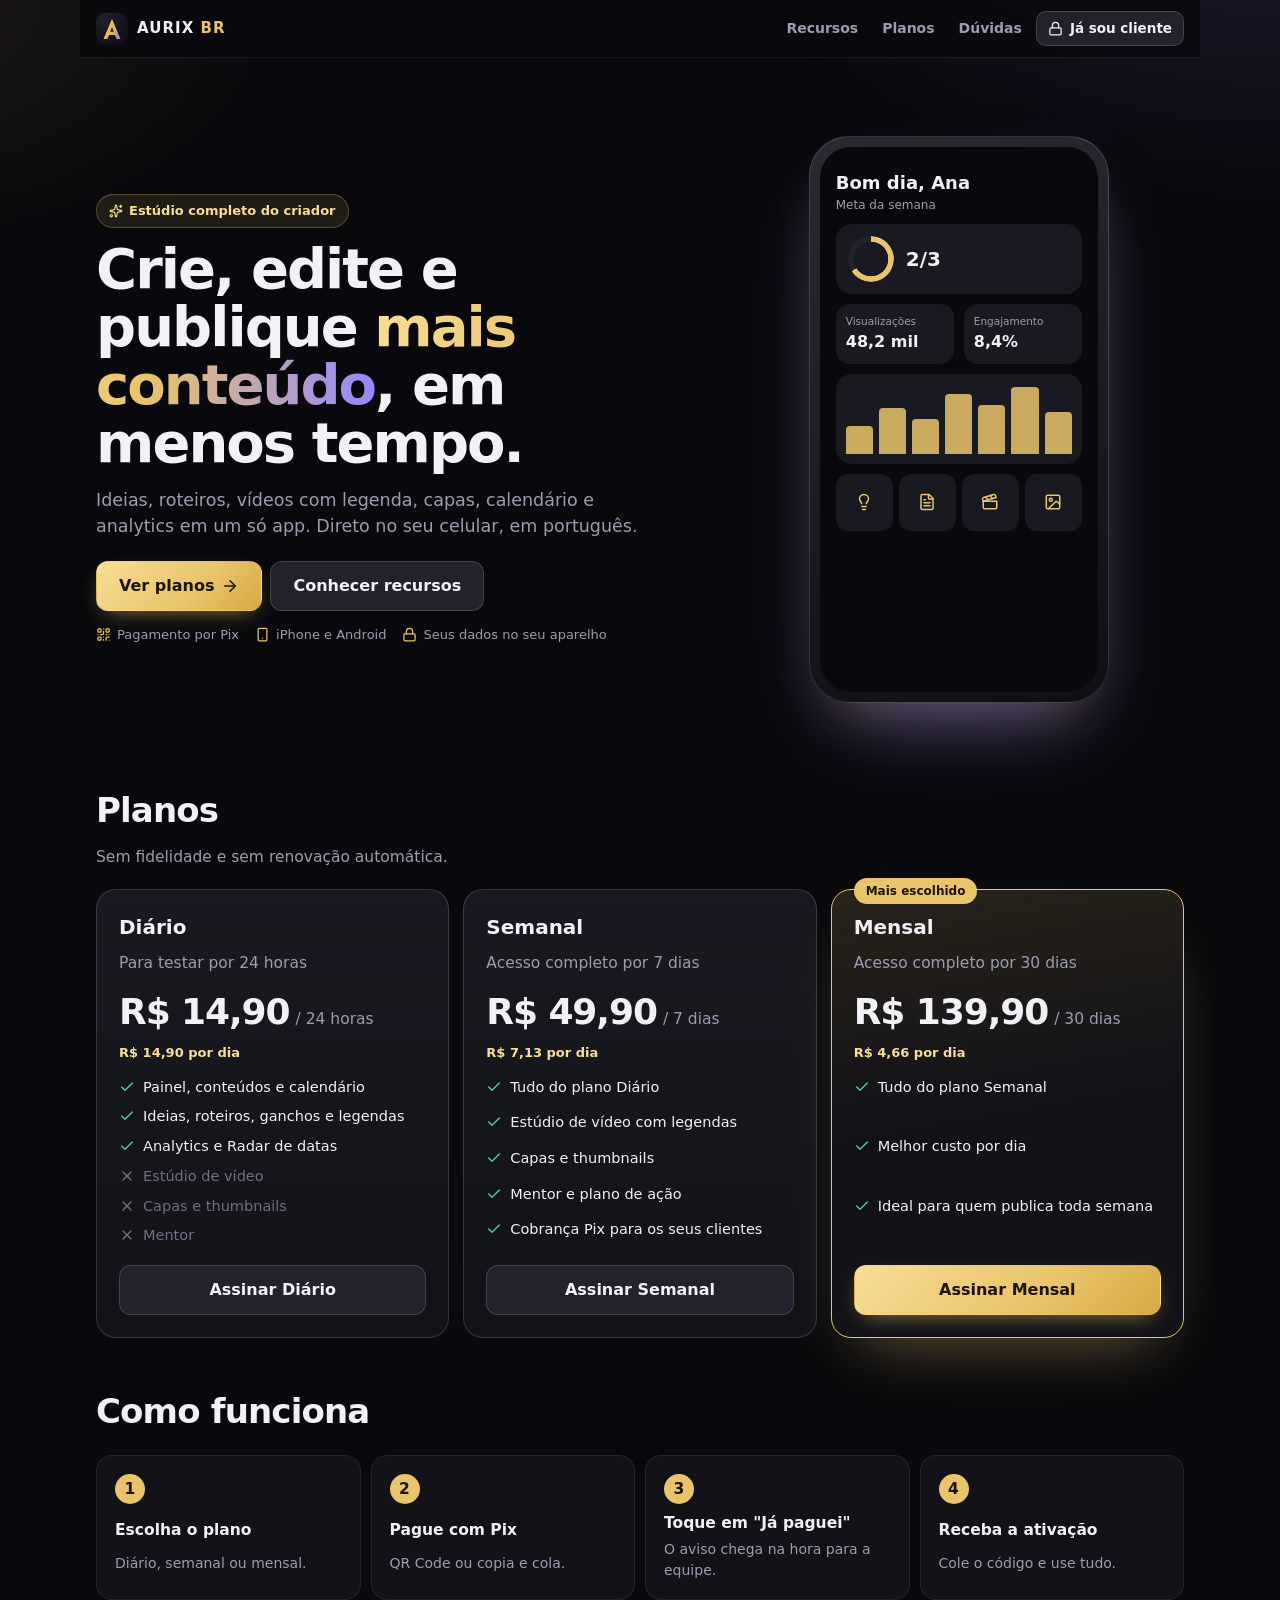
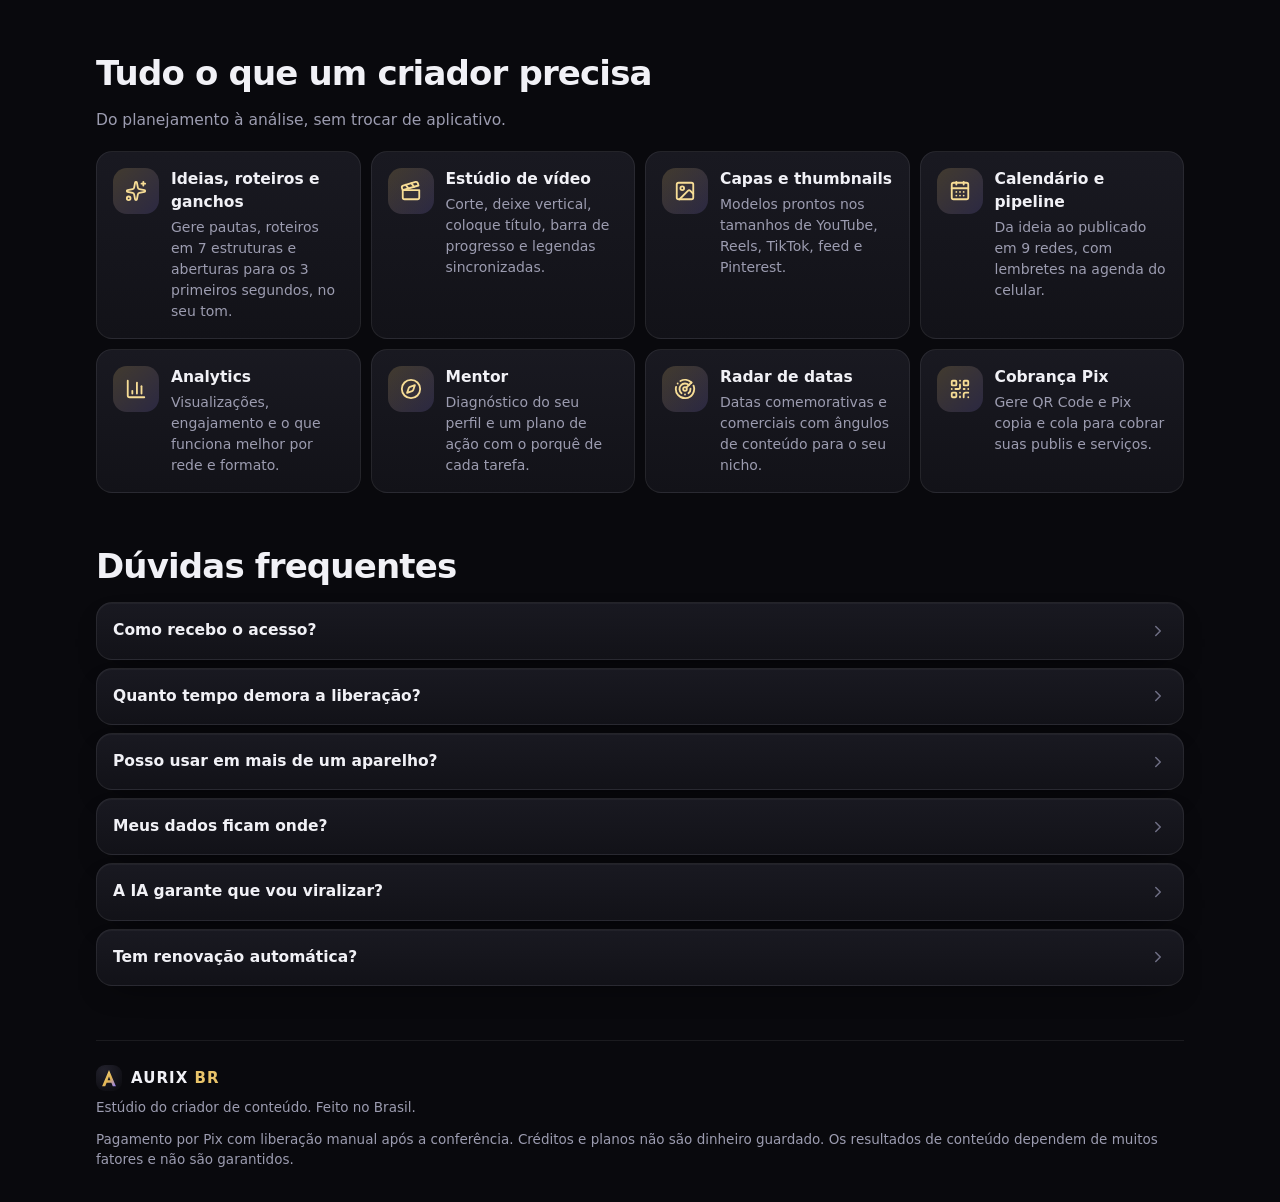
==== commit 92017b3d: "Publicação: vendas, ativação e painel admin" ====
--- a/index.html
+++ b/index.html
@@ -15,13 +15,13 @@
 <link rel="icon" href="icon.svg" type="image/svg+xml">
 <link rel="apple-touch-icon" href="icon-180.png">
 <link rel="manifest" href="manifest.webmanifest">
-<link rel="stylesheet" href="assets/app.css?v=202611160623">
+<link rel="stylesheet" href="assets/app.css?v=202611160656">
 </head>
 <body>
 <div id="app"><div class="boot"><img src="icon.svg" width="56" height="56" alt=""><span>AURIX <b>BR</b></span></div></div>
 <div id="camadas"></div>
 <noscript><p style="padding:24px;color:#fff">O AURIX BR precisa de JavaScript ativado para funcionar.</p></noscript>
-<script>window.AURIX_VERSION='202611160623';</script>
-<script type="module" src="assets/app.js?v=202611160623"></script>
+<script>window.AURIX_VERSION='202611160656';</script>
+<script type="module" src="assets/app.js?v=202611160656"></script>
 </body>
 </html>
--- a/assets/app.css
+++ b/assets/app.css
@@ -1 +1 @@
-:root{--bg: #09090d;--s1: #121218;--s2: #191921;--s3: #22222d;--linha: rgba(255,255,255,.075);--linha2: rgba(255,255,255,.15);--txt: #f1f1f6;--mut: #9c9cb0;--mut2: #6f6f84;--ouro: #e9c46a;--ouro2: #f7dd96;--ouro-tinta: #1b1405;--vio: #9685ff;--ok: #4fd1a1;--aviso: #f2b155;--ruim: #f2667e;--azul: #5aa7ff;--r: 16px;--r2: 12px;--sb: env(safe-area-inset-bottom, 0px);--st: env(safe-area-inset-top, 0px);--sombra: 0 1px 0 rgba(255,255,255,.04) inset, 0 12px 32px -18px rgba(0,0,0,.8);color-scheme:dark}*{box-sizing:border-box;-webkit-tap-highlight-color:transparent}html{-webkit-text-size-adjust:100%}body{margin:0;background:var(--bg);color:var(--txt);font:15.5px/1.5 system-ui,-apple-system,Segoe UI,Roboto,sans-serif;-webkit-font-smoothing:antialiased;overscroll-behavior-y:none;background-image:radial-gradient(900px 500px at 100% -10%,rgba(150,133,255,.13),transparent 60%),radial-gradient(700px 420px at -10% 0%,rgba(233,196,106,.09),transparent 60%);background-attachment:fixed}body.sem-rolagem{overflow:hidden}a{color:var(--ouro);text-decoration:none}h1{font-size:26px;line-height:1.15;letter-spacing:-.02em;margin:0;font-weight:750}h2{font-size:17px;letter-spacing:-.01em;margin:0;font-weight:700}h3{font-size:16px;margin:0}p{margin:0}button,input,select,textarea{font:inherit;color:inherit}button{cursor:pointer}.ic{flex:none;vertical-align:-3px}.suave{color:var(--mut)}.pequeno{font-size:13px}.mono{font-variant-numeric:tabular-nums}.sobre{color:var(--mut);font-size:13px;margin-bottom:2px}.sobre:first-letter,.cal-nav h2:first-letter{text-transform:uppercase}[hidden]{display:none!important}@media(max-width:999px){.so-desk{display:none!important}}:focus-visible{outline:2px solid var(--vio);outline-offset:2px;border-radius:8px}.boot{min-height:100dvh;display:grid;place-content:center;justify-items:center;gap:12px;font-weight:800;letter-spacing:.08em;font-size:20px}.boot b,.marca b{color:var(--ouro)}.boot img{border-radius:14px}.lateral{display:none}.marca{display:flex;align-items:center;gap:9px;color:var(--txt);font-weight:800;letter-spacing:.07em;font-size:15px}.marca img{border-radius:9px}.topo{position:sticky;top:0;z-index:20;display:flex;align-items:center;gap:6px;padding:calc(8px + var(--st)) 14px 8px;background:#09090dc7;backdrop-filter:saturate(160%) blur(16px);-webkit-backdrop-filter:saturate(160%) blur(16px);border-bottom:1px solid var(--linha)}.topo .marca{margin-right:auto}.icone-btn{position:relative;display:inline-grid;place-items:center;width:40px;height:40px;border-radius:12px;border:0;background:transparent;color:var(--txt)}.icone-btn:hover{background:var(--s2)}.icone-btn.mini{width:28px;height:28px;border-radius:8px;color:var(--mut)}.avatar{width:34px;height:34px;border-radius:50%;display:grid;place-items:center;font-weight:800;font-size:14px;color:var(--ouro-tinta);background:linear-gradient(135deg,var(--ouro2),var(--ouro))}.bolha{position:absolute;top:3px;right:2px;min-width:17px;height:17px;padding:0 4px;border-radius:9px;background:var(--ruim);color:#fff;font:700 10.5px/17px system-ui;text-align:center;font-style:normal}#tela{width:100%;max-width:1120px;margin:0 auto;padding:18px 14px calc(104px + var(--sb));min-height:70dvh}.tela{display:grid;gap:14px;animation:entra .22s ease}.tela>*{min-width:0}@keyframes entra{0%{opacity:0;transform:translateY(6px)}}@media(prefers-reduced-motion:reduce){.tela,.folha,#toast{animation:none!important;transition:none!important}}.abas-fundo{position:fixed;z-index:25;left:10px;right:10px;bottom:calc(8px + var(--sb));display:grid;grid-template-columns:repeat(5,1fr);align-items:center;padding:6px;border-radius:22px;background:#181820db;backdrop-filter:saturate(160%) blur(18px);-webkit-backdrop-filter:saturate(160%) blur(18px);border:1px solid var(--linha2);box-shadow:0 16px 40px -12px #000c}.abas-fundo a{display:grid;justify-items:center;gap:2px;padding:6px 0 4px;color:var(--mut);font-size:10.5px;font-weight:600;border-radius:14px}.abas-fundo a.ativo{color:var(--ouro)}.abas-fundo .fab{width:54px;height:54px;margin:-22px auto 0;border-radius:19px;place-content:center;color:var(--ouro-tinta)!important;background:linear-gradient(135deg,var(--ouro2),var(--ouro) 55%,#d4a743);box-shadow:0 10px 26px -6px #e9c46a8c,0 0 0 5px var(--bg)}@media(min-width:1000px){.so-mob{display:none!important}#app:not(.sem-casca){display:grid;grid-template-columns:248px minmax(0,1fr)}.topo,.abas-fundo{display:none}.lateral{display:flex;flex-direction:column;position:sticky;top:0;height:100dvh;padding:22px 14px;border-right:1px solid var(--linha);background:#0e0e13b3;overflow-y:auto}.lateral .marca{padding:0 10px 14px;font-size:17px}.lateral nav{display:grid;gap:2px}.lateral .grupo{color:var(--mut2);font-size:11px;font-weight:700;letter-spacing:.09em;text-transform:uppercase;margin:16px 10px 6px}.lateral nav a{position:relative;display:flex;align-items:center;gap:11px;padding:9px 10px;border-radius:11px;color:var(--mut);font-weight:600;font-size:14.5px}.lateral nav a:hover{color:var(--txt);background:var(--s2)}.lateral nav a.ativo{color:var(--txt);background:linear-gradient(90deg,#e9c46a29,#e9c46a08);box-shadow:inset 2px 0 0 var(--ouro)}.lateral nav a.ativo .ic{color:var(--ouro)}.lateral .bolha{position:static;margin-left:auto}.rodape-lat{margin-top:auto;padding:14px 10px 0;color:var(--mut2);font-size:12px}#tela{padding:30px 34px 60px}h1{font-size:30px}}.cab{display:flex;align-items:flex-end;justify-content:space-between;gap:12px;flex-wrap:wrap}.cab .suave{margin-top:4px;max-width:60ch}.voltar{display:inline-flex;align-items:center;gap:2px;color:var(--mut);font-weight:600;font-size:14px;margin-bottom:-6px;justify-self:start}.cartao{background:linear-gradient(180deg,var(--s2),var(--s1));border:1px solid var(--linha);border-radius:var(--r);padding:16px;box-shadow:var(--sombra);display:grid;gap:12px;align-content:start;min-width:0}.cartao.destaque{border-color:#e9c46a59;background:linear-gradient(160deg,rgba(233,196,106,.11),var(--s1) 55%)}.cartao.centro-t,.centro-t{text-align:center;justify-items:center}.cartao.centro-t .ic{color:var(--ouro)}.cartao.linha-c{grid-template-columns:auto 1fr;align-items:center;gap:16px}.grade{display:grid;gap:12px}.grade.kpis{grid-template-columns:repeat(2,minmax(0,1fr))}.grade.kpis .kpi-meta{grid-column:1 / -1}.grade.ferramentas,.grade.medidores{grid-template-columns:repeat(auto-fill,minmax(min(100%,280px),1fr))}@media(min-width:760px){.grade.duas{grid-template-columns:repeat(2,minmax(0,1fr))}.grade.kpis{grid-template-columns:1.3fr 1fr 1fr}.grade.kpis .kpi-meta{grid-column:auto}.grade.kpis.quatro{grid-template-columns:repeat(4,minmax(0,1fr))}.grade.kpis.duas-f{grid-template-columns:repeat(2,minmax(0,1fr))}}.linha-t{display:flex;align-items:center;justify-content:space-between;gap:10px;flex-wrap:wrap}.linha-t>a{font-size:13.5px;font-weight:600;display:inline-flex;align-items:center}.linha{display:grid;gap:12px;align-items:end;grid-template-columns:repeat(auto-fit,minmax(min(100%,150px),1fr))}.acoes{display:flex;gap:8px;flex-wrap:wrap;align-items:center}.acoes.fim{justify-content:flex-end}.acoes.entre{justify-content:space-between}.acoes.centro{justify-content:center}.grupo-t{color:var(--mut2);font-size:11.5px;font-weight:700;letter-spacing:.09em;text-transform:uppercase;margin:6px 2px -4px}.lista{display:grid;gap:8px}.item{display:flex;align-items:center;gap:12px;width:100%;text-align:left;padding:12px 14px;border-radius:var(--r2);border:1px solid var(--linha);background:var(--s1);color:var(--txt);min-width:0}a.item:hover,button.item:hover{border-color:var(--linha2);background:var(--s2)}.item>div:not(.data-b):not(.acoes){flex:1;min-width:0;display:grid;gap:3px}.item b{font-weight:650;overflow-wrap:anywhere}.item small{color:var(--mut);font-size:13px;display:block;overflow-wrap:anywhere}.item>.ic:last-child{color:var(--mut2)}.lista.compacta .item{background:transparent;border:0;border-bottom:1px solid var(--linha);border-radius:0;padding:10px 2px}.lista.compacta .item:last-child{border-bottom:0}.vazio{display:grid;justify-items:center;gap:6px;text-align:center;padding:26px 16px;color:var(--mut);border:1px dashed var(--linha2);border-radius:var(--r)}.vazio .ic{color:var(--mut2)}.vazio b{color:var(--txt)}.vazio p{max-width:46ch;font-size:14px}.vazio .btn,.vazio .acoes{margin-top:8px}.cartao .vazio{border:0;padding:14px 8px}.nota{display:flex;gap:9px;padding:11px 13px;border-radius:var(--r2);background:#9685ff14;border:1px solid rgba(150,133,255,.2);color:var(--mut);font-size:13px}.nota .ic{color:var(--vio);margin-top:2px}.nota b{color:var(--txt)}.alerta{display:flex;align-items:center;gap:11px;padding:11px 13px;border-radius:var(--r2);background:#f2b1551a;border:1px solid rgba(242,177,85,.3);color:var(--txt)}.alerta>div{flex:1;display:grid}.alerta span{color:var(--mut);font-size:13px}.alerta>.ic:first-child{color:var(--aviso)}.alerta.t-acao{background:#e9c46a1a;border-color:#e9c46a4d}.alerta.t-acao>.ic:first-child{color:var(--ouro)}.n-ic{flex:none;width:36px;height:36px;border-radius:11px;display:grid;place-items:center;background:var(--s3);color:var(--ouro)}.chip{display:inline-flex;align-items:center;gap:5px;padding:3px 9px;border-radius:99px;font-size:12px;font-weight:650;background:var(--s3);color:var(--mut);white-space:nowrap;border:1px solid var(--linha)}.chip button{border:0;background:none;padding:0;color:inherit;display:grid}.chips{display:flex;gap:6px;flex-wrap:wrap}.s-ideia{color:#b9b9c9}.s-roteiro{color:var(--vio)}.s-producao{color:var(--azul)}.s-aprovacao{color:var(--aviso)}.s-agendado{color:var(--ouro)}.s-publicado{color:var(--ok)}.atraso{color:var(--ruim);font-style:normal;font-weight:650}.rede-pt{display:inline-block;width:8px;height:8px;border-radius:50%;margin-right:6px;background:var(--mut);vertical-align:1px}.r-tiktok{background:#2fd9d2}.r-instagram{background:#e84c88}.r-youtube{background:#ff4a3d}.r-facebook{background:#4b8dff}.r-kwai{background:#ff8f24}.r-x{background:#d5d5de}.r-twitch{background:#a970ff}.r-pinterest{background:#c2183f}.r-linkedin{background:#2ea8f2}.form{display:grid;gap:12px}.campo{display:grid;gap:6px;font-size:13.5px;color:var(--mut);font-weight:550;min-width:0}input:not([type=checkbox]):not([type=radio]):not([type=range]):not([type=color]):not([type=file]),select,textarea{width:100%;min-width:0;padding:11px 12px;border-radius:11px;border:1px solid var(--linha2);background:#0d0d12;color:var(--txt);font-size:16px;font-weight:400;appearance:none;-webkit-appearance:none}select{background-image:url("data:image/svg+xml,%3Csvg xmlns='http://www.w3.org/2000/svg' width='16' height='16' viewBox='0 0 24 24' fill='none' stroke='%239c9cb0' stroke-width='2.4' stroke-linecap='round' stroke-linejoin='round'%3E%3Cpath d='m6 9 6 6 6-6'/%3E%3C/svg%3E");background-repeat:no-repeat;background-position:right 10px center;padding-right:32px}textarea{resize:vertical;line-height:1.5}input::placeholder,textarea::placeholder{color:var(--mut2)}input:focus,select:focus,textarea:focus{outline:0;border-color:var(--vio);box-shadow:0 0 0 3px #9685ff33}input[type=range]{width:100%;accent-color:var(--ouro);height:28px}input[type=color]{width:100%;height:44px;padding:3px;border-radius:11px;border:1px solid var(--linha2);background:#0d0d12}input[type=date],input[type=time]{min-height:46px}.check{display:flex;align-items:center;gap:10px;color:var(--txt);font-size:14.5px}.check input{width:20px;height:20px;accent-color:var(--ouro);flex:none}.btn{display:inline-flex;align-items:center;justify-content:center;gap:7px;min-height:44px;padding:10px 15px;border-radius:12px;border:1px solid var(--linha2);background:var(--s3);color:var(--txt);font-weight:650;font-size:14.5px;white-space:nowrap;transition:transform .06s,filter .15s}.btn:hover{filter:brightness(1.12)}.btn:active{transform:scale(.98)}.btn.pri{background:linear-gradient(135deg,var(--ouro2),var(--ouro) 60%,#d6a945);color:var(--ouro-tinta);border-color:transparent;box-shadow:0 8px 22px -10px #e9c46ab3}.btn.perigo{color:var(--ruim)}.btn.mini{min-height:34px;padding:6px 11px;font-size:13.5px;border-radius:10px}.btn.grande{min-height:50px;padding:12px 22px;font-size:16px}.btn.bloco{width:100%}.btn:disabled{opacity:.5;cursor:not-allowed}.seg{display:inline-flex;padding:3px;border-radius:12px;background:#0d0d12;border:1px solid var(--linha);max-width:100%;overflow-x:auto}.seg button,.seg label span{display:inline-flex;align-items:center;gap:6px;padding:7px 12px;border-radius:9px;border:0;background:none;color:var(--mut);font-weight:650;font-size:13.5px;white-space:nowrap}.seg button.on,.seg input:checked+span{background:var(--s3);color:var(--txt);box-shadow:0 0 0 1px var(--linha2)}.seg label input{position:absolute;opacity:0;pointer-events:none}.seg label input:focus-visible+span{outline:2px solid var(--vio)}.seg.cheio{display:grid;grid-template-columns:repeat(4,1fr)}.seg.cheio span{justify-content:center;width:100%;padding:9px 4px;font-size:13px}.barra-f{display:flex;gap:8px;flex-wrap:wrap;align-items:center}.barra-f select{width:auto;flex:1;min-width:150px;max-width:220px;padding-top:9px;padding-bottom:9px;font-size:14.5px}.busca{position:relative;flex:2;min-width:180px;display:block}.busca .ic{position:absolute;left:12px;top:50%;transform:translateY(-50%);color:var(--mut2)}.busca input{padding-left:38px!important}.opcoes{display:grid;gap:8px;grid-template-columns:repeat(auto-fill,minmax(min(100%,170px),1fr))}.opcoes.quatro{grid-template-columns:repeat(2,1fr)}.opcoes.cinco{grid-template-columns:repeat(auto-fill,minmax(92px,1fr))}.opcao{text-align:left;display:grid;gap:2px;padding:10px 12px;border-radius:12px;border:1px solid var(--linha2);background:#0d0d12;color:var(--txt)}.opcao small{color:var(--mut);font-size:12px;font-weight:400}.opcao.sel{border-color:var(--ouro);background:#e9c46a1a;box-shadow:0 0 0 1px var(--ouro) inset}.redes-sel,.chips-sel{display:flex;gap:7px;flex-wrap:wrap}.rede-btn,.chip-btn{display:inline-flex;align-items:center;padding:8px 13px;border-radius:99px;border:1px solid var(--linha2);background:#0d0d12;color:var(--txt);font-weight:600;font-size:14px}.chip-btn{font-size:13px;padding:6px 11px;color:var(--mut)}.rede-btn.sel{border-color:var(--ouro);background:#e9c46a1f;color:var(--ouro2)}.passo-num{display:inline-flex;align-items:center;gap:4px;background:#0d0d12;border:1px solid var(--linha2);border-radius:12px;padding:4px;justify-self:start}.passo-num button{width:42px;height:40px;border-radius:9px;border:0;background:var(--s3);font-size:20px}.passo-num b{min-width:44px;text-align:center;font-size:18px;color:var(--txt)}.arquivo{display:flex;align-items:center;gap:10px;padding:16px;border-radius:12px;border:1.5px dashed var(--linha2);background:#0d0d12;color:var(--txt);font-weight:600;cursor:pointer}.arquivo .ic{color:var(--ouro)}.arquivo span{overflow:hidden;text-overflow:ellipsis;white-space:nowrap}.kpi{gap:3px;color:var(--txt)}.kpi small{color:var(--mut);font-size:12.5px;font-weight:600}.kpi b{font-size:25px;letter-spacing:-.02em;font-variant-numeric:tabular-nums;line-height:1.15}.kpi span{font-size:12.5px}.kpi-meta{grid-template-columns:auto 1fr;align-items:center;gap:16px;color:var(--txt)}.kpi-meta>div:last-child{display:grid;gap:2px}.kpi-meta small{color:var(--mut);font-size:12.5px;font-weight:600}.kpi-meta b{font-size:20px}.kpi-meta .suave{font-size:13px}.kpi-meta .suave .ic{color:var(--ouro)}.kpi-l{display:grid;gap:2px;padding-top:10px;border-top:1px solid var(--linha)}.kpi-l b{font-size:24px}.kpi-l small{color:var(--mut)}.kpi-l span{font-size:12.5px}.anel{position:relative;width:84px;height:84px;flex:none}.anel circle{fill:none;stroke-width:7}.a-f{stroke:var(--s3)}.a-v{stroke:var(--ouro);stroke-linecap:round;transition:stroke-dashoffset .6s ease}.a-t{position:absolute;inset:0;display:grid;place-content:center;text-align:center;line-height:1.1}.a-t b{font-size:19px}.a-t small{color:var(--mut);font-size:10.5px}.prog{height:6px;border-radius:99px;background:var(--s3);overflow:hidden}.prog i{display:block;height:100%;border-radius:99px;background:linear-gradient(90deg,var(--ouro),var(--ouro2));transition:width .3s}.passos{display:grid}.passos a{display:flex;align-items:center;gap:10px;padding:9px 0;color:var(--txt);border-bottom:1px solid var(--linha);font-weight:550}.passos a:last-child{border:0}.passos a span{flex:1}.passos a .ic:first-child{color:var(--mut2)}.passos a.ok{color:var(--mut);text-decoration:line-through}.passos a.ok .ic{color:var(--ok)}.pipe{display:grid;grid-template-columns:repeat(3,1fr);gap:8px}@media(min-width:620px){.pipe{grid-template-columns:repeat(6,1fr)}}.pipe a{display:grid;gap:1px;padding:10px 6px;border-radius:12px;background:#0d0d12;border:1px solid var(--linha);color:var(--txt);text-align:center}.pipe b{font-size:21px;font-variant-numeric:tabular-nums}.pipe span{font-size:11.5px;color:var(--mut);font-weight:600}.pipe a.zero b{color:var(--mut2)}.atalhos{display:grid;grid-template-columns:repeat(3,1fr);gap:8px;margin-top:10px}@media(min-width:620px){.atalhos{grid-template-columns:repeat(6,1fr)}}.atalhos a{display:grid;justify-items:center;gap:7px;padding:15px 6px;border-radius:14px;background:linear-gradient(180deg,var(--s2),var(--s1));border:1px solid var(--linha);color:var(--txt);font-weight:650;font-size:13px}.atalhos a .ic{color:var(--ouro)}.data-b{flex:none;width:46px;display:grid;justify-items:center;padding:5px 0;border-radius:11px;background:var(--s3);line-height:1.1}.data-b b{font-size:17px}.data-b small{font-size:10.5px!important;text-transform:uppercase;letter-spacing:.04em}.data-b.perto{background:#e9c46a29}.data-b.perto b{color:var(--ouro2)}.quadro{display:grid;grid-auto-flow:column;grid-auto-columns:min(82vw,290px);gap:10px;overflow-x:auto;scroll-snap-type:x mandatory;padding-bottom:8px;margin:0 -14px;padding-left:14px;padding-right:14px;scrollbar-width:thin}@media(min-width:1000px){.quadro{margin:0;padding-left:0;padding-right:0;grid-auto-columns:minmax(220px,1fr)}}.coluna{scroll-snap-align:center;background:#121218cc;border:1px solid var(--linha);border-radius:var(--r);display:grid;align-content:start;min-height:220px}.coluna header{display:flex;align-items:center;gap:8px;padding:11px 12px 9px;border-bottom:1px solid var(--linha)}.coluna header span{color:var(--mut);font-size:12.5px;background:var(--s3);padding:1px 8px;border-radius:99px;font-weight:700}.coluna header button{margin-left:auto}.col-corpo{display:grid;gap:8px;padding:10px}.col-vazio{color:var(--mut2);font-size:13px;text-align:center;padding:18px 6px}.cc{display:flex;align-items:stretch;border-radius:12px;background:var(--s2);border:1px solid var(--linha);overflow:hidden}.cc-corpo{flex:1;min-width:0;display:grid;gap:4px;padding:10px 11px;color:var(--txt)}.cc-corpo b{font-size:14px;font-weight:650;line-height:1.3;overflow-wrap:anywhere}.cc-corpo small{color:var(--mut);font-size:12px}.cc-meta .ic{margin-right:4px;vertical-align:-2px}.cc-av{flex:none;width:36px;border:0;border-left:1px solid var(--linha);background:transparent;color:var(--mut)}.cc-av:hover{background:var(--s3);color:var(--ouro)}.ed-topo{display:grid;gap:10px}@media(min-width:620px){.ed-topo{grid-template-columns:1fr auto;align-items:center}}.titulo-in{resize:none;overflow:hidden;line-height:1.2!important;font-size:22px!important;font-weight:750!important;letter-spacing:-.02em;background:transparent!important;border-color:transparent!important;padding-left:2px!important}.titulo-in:focus{border-color:var(--vio)!important;background:#0d0d12!important;padding-left:12px!important}.status-sel{width:auto!important;justify-self:start;font-weight:700!important;font-size:14px!important;border-radius:99px!important;padding:8px 34px 8px 14px!important}.abas{display:flex;gap:4px;overflow-x:auto;border-bottom:1px solid var(--linha);scrollbar-width:none}.abas::-webkit-scrollbar{display:none}.abas button{padding:10px 13px;border:0;background:none;color:var(--mut);font-weight:650;border-bottom:2px solid transparent;white-space:nowrap}.abas button.on{color:var(--txt);border-color:var(--ouro)}#painel{display:grid;gap:12px}.salvo{color:var(--mut2);font-size:12.5px;display:flex;gap:5px;align-items:center}.medidor{font-size:13px;color:var(--mut);display:grid;gap:6px}.medidor b{color:var(--txt);font-variant-numeric:tabular-nums}.medidor.excedeu .prog i{background:var(--ruim)}.medidor.excedeu b,.medidor.excedeu small{color:var(--ruim)}.cartao.medidor.foco{border-color:#e9c46a66}.passos-pub{list-style:none;margin:0;padding:0;counter-reset:p;display:grid}.passos-pub li{counter-increment:p;display:flex;align-items:center;gap:12px;padding:12px 0;border-bottom:1px solid var(--linha)}.passos-pub li:last-child{border:0}.passos-pub li:before{content:counter(p);flex:none;width:28px;height:28px;border-radius:50%;display:grid;place-items:center;background:var(--s3);color:var(--ouro);font-weight:800;font-size:13px}.passos-pub li>div{flex:1;min-width:0;display:grid}.passos-pub small{color:var(--mut);font-size:13px;overflow-wrap:anywhere}.cal-nav{display:flex;align-items:center;gap:4px}.cal-nav h2{flex:1;text-align:center;font-size:18px}.cal{padding:10px;gap:6px}.cal-sem,.cal-grade{display:grid;grid-template-columns:repeat(7,minmax(0,1fr));gap:4px}.cal-sem span{text-align:center;font-size:11px;color:var(--mut2);font-weight:700;text-transform:uppercase;letter-spacing:.05em;padding:2px 0}.dia{position:relative;min-height:58px;display:grid;align-content:start;gap:3px;padding:5px 4px;border-radius:10px;border:1px solid transparent;background:#0d0d12;color:var(--txt);text-align:left;overflow:hidden}.dia:hover{border-color:var(--linha2)}.dia.fora{opacity:.38}.dia .num{font-size:12.5px;font-weight:650;width:22px;height:22px;display:grid;place-items:center;border-radius:50%}.dia.hoje .num{background:var(--ouro);color:var(--ouro-tinta);font-weight:800}.marco{position:absolute;top:7px;right:6px;width:7px;height:7px;border-radius:2px;background:var(--vio);transform:rotate(45deg)}.pts{display:flex;gap:3px;flex-wrap:wrap;align-items:center}.pt{display:inline-flex;align-items:center;height:8px}.pt em{display:none}.pt .rede-pt{margin:0;width:8px;height:8px}.pt.s-publicado .rede-pt{box-shadow:0 0 0 1.5px var(--ok)}.pt.s-agendado .rede-pt{box-shadow:0 0 0 1.5px var(--ouro)}.mais-n{font-size:10px;color:var(--mut);font-style:normal}@media(min-width:760px){.dia{min-height:96px;padding:6px}.pts{display:grid;gap:3px}.pt{height:auto;gap:5px;padding:2px 6px;border-radius:6px;background:var(--s3);min-width:0}.pt em{display:block;font-style:normal;font-size:11.5px;white-space:nowrap;overflow:hidden;text-overflow:ellipsis}.pt .rede-pt{flex:none}}.legenda-cal{display:flex;gap:14px;flex-wrap:wrap;font-size:12px;color:var(--mut)}.legenda-cal span{display:inline-flex;align-items:center;gap:6px}.legenda-cal .marco{position:static}.pt-l{width:8px;height:8px;border-radius:50%;background:var(--mut)}.pt-l.s-agendado{box-shadow:0 0 0 1.5px var(--ouro)}.pt-l.s-publicado{box-shadow:0 0 0 1.5px var(--ok)}.ferr{grid-template-columns:auto 1fr auto;align-items:center;gap:13px;color:var(--txt);padding:14px}.ferr:hover{border-color:var(--linha2)}.ferr>div{display:grid;gap:2px;min-width:0}.ferr small{color:var(--mut);font-size:13px}.ferr>.ic{color:var(--mut2)}.f-ic{width:46px;height:46px;border-radius:14px;display:grid;place-items:center;background:linear-gradient(135deg,#e9c46a33,#9685ff29);color:var(--ouro2)}.ideia{align-items:flex-start}.ideia .chip{justify-self:start}.ideia .acoes{margin-top:5px}.ideia.salva{border-color:#4fd1a14d}.gancho b{font-size:15.5px}.gancho .acoes{flex-wrap:nowrap;gap:0}.sug .pre{color:var(--txt)!important}.pre{white-space:pre-wrap;overflow-wrap:anywhere;font:inherit;margin:0}pre.pre{padding:12px;background:#0d0d12;border:1px solid var(--linha);border-radius:11px;font-size:14.5px}.aviso-l{color:var(--aviso);font-size:13px;display:flex;gap:6px;align-items:center;margin-top:-6px}.estudio{display:grid;gap:14px}.est-ctrl{display:grid;gap:12px;align-content:start;min-width:0}.est-previa{display:grid;gap:10px;align-content:start;position:sticky;top:calc(58px + var(--st));z-index:5;background:var(--bg);padding-bottom:8px;margin:0 -14px;padding-left:14px;padding-right:14px}@media(min-width:900px){.estudio{grid-template-columns:minmax(280px,400px) minmax(0,1fr);align-items:start}.est-previa{top:24px;margin:0;padding:0;background:none}}.palco{position:relative;display:grid;place-items:center;background:#000;border-radius:var(--r);border:1px solid var(--linha);min-height:150px;overflow:hidden}.palco canvas{display:block;max-width:100%;max-height:30dvh;width:auto;height:auto}@media(min-width:900px){.palco canvas{max-height:62dvh}}.palco.claro{background:repeating-conic-gradient(#15151b 0 25%,#101015 0 50%) 0 0 / 22px 22px}.palco-vazio{position:absolute;inset:0;display:grid;place-content:center;justify-items:center;gap:8px;color:var(--mut);background:#0d0d12;font-size:14px}.transporte{display:flex;align-items:center;gap:8px}.transporte input{flex:1}.transporte span{color:var(--mut);font-size:12.5px;min-width:76px;text-align:right}.leg-lista{display:grid;gap:6px}.leg-l{display:grid;grid-template-columns:78px 1fr;gap:8px;align-items:center;font-size:14px}.leg-l input{padding:7px 8px!important;font-size:14px!important;text-align:center}.sinc{display:grid;gap:8px;padding:14px;border-radius:12px;background:#e9c46a1a;border:1px solid rgba(233,196,106,.35);text-align:center}.sinc b{font-size:19px}.sinc small{color:var(--mut)}.sinc .acoes{justify-content:center}.msg{color:var(--mut);font-size:14px;min-height:1.4em}.msg.erro{color:var(--ruim)}.msg.ok{color:var(--ok)}.fundos{display:flex;gap:8px;flex-wrap:wrap}.fundo-b{width:52px;height:52px;border-radius:13px;border:2px solid var(--linha2);display:grid;place-items:center;color:var(--txt);cursor:pointer;padding:0}.fundo-b.sel{border-color:var(--ouro);box-shadow:0 0 0 2px #e9c46a4d}.fundo-b.g1{background:linear-gradient(135deg,#1b1b25,#08080b)}.fundo-b.g2{background:linear-gradient(135deg,var(--vio),#241f47)}.fundo-b.g3{background:linear-gradient(135deg,var(--ouro),var(--vio))}.fundo-b.g4{background:linear-gradient(135deg,#7a6331,#0b0b0f)}.fundo-b.img{background:#0d0d12;border-style:dashed}.grafico{display:grid;grid-template-columns:auto 1fr;gap:4px 8px}.g-eixo{display:flex;flex-direction:column;justify-content:space-between;height:var(--h);padding-top:18px;font-size:11px;color:var(--mut2);text-align:right;font-variant-numeric:tabular-nums}.g-area{position:relative;height:var(--h);padding-top:18px;display:flex;align-items:flex-end;background:linear-gradient(to bottom,var(--linha) 1px,transparent 1px) 0 18px / 100% calc((100% - 18px)/2) repeat-y;border-bottom:1px solid var(--linha2)}.g-col{position:relative;height:100%;display:flex;flex-direction:column;align-items:center;justify-content:flex-end;gap:3px;padding:0 1px;border:0;background:none}.g-col i{display:block;width:min(100%,26px);border-radius:4px 4px 0 0;background:var(--ouro);opacity:.85;transition:opacity .15s}.g-col:hover i,.g-col.ativo i{opacity:1;background:var(--ouro2)}.g-col em{font-style:normal;font-size:11px;font-weight:700;color:var(--txt);white-space:nowrap}.g-rot{grid-column:2;display:flex;font-size:10.5px;color:var(--mut2)}.g-rot span{white-space:nowrap;overflow:visible}.g-linha .g-rot{justify-content:space-between;font-size:12px}.g-linha .g-rot b{color:var(--txt)}.g-dica{grid-column:1 / -1;font-size:13px;color:var(--txt);background:var(--s3);border-radius:9px;padding:7px 10px}.g-linha .g-area{display:block;background:none;padding-top:0}.g-linha .g-eixo{padding-top:0}.g-linha svg{width:100%;height:100%;display:block}.l-traco{fill:none;stroke:var(--ouro);stroke-width:2;stroke-linejoin:round;stroke-linecap:round}.l-area{fill:#e9c46a1a;stroke:none}.l-pt{position:absolute;width:22px;height:22px;transform:translate(-50%,-50%);border:0;background:none;padding:0}.l-pt:after{content:"";position:absolute;inset:7px;border-radius:50%;background:var(--ouro);box-shadow:0 0 0 2px var(--s1)}.l-pt.ativo:after{inset:5px;background:var(--ouro2)}.barras-h{display:grid;gap:9px}.bh{display:grid;grid-template-columns:minmax(112px,32%) 1fr auto;gap:10px;align-items:center;font-size:13.5px}.bh-r{color:var(--mut);overflow:hidden;text-overflow:ellipsis;white-space:nowrap}.bh-t{height:10px;border-radius:99px;background:var(--s3);overflow:hidden}.bh-t i{display:block;height:100%;border-radius:0 4px 4px 0;background:var(--ouro)}.bh b{font-variant-numeric:tabular-nums;font-size:13px;white-space:nowrap}.tabela{overflow-x:auto;margin:0 -4px}table{width:100%;border-collapse:collapse;font-size:14px}th,td{text-align:left;padding:9px 8px;border-bottom:1px solid var(--linha)}th{color:var(--mut);font-size:12.5px;font-weight:650}td.num,th.num{text-align:right;font-variant-numeric:tabular-nums;white-space:nowrap}tr:last-child td{border-bottom:0}.pergunta{border:1px solid var(--linha);margin:0}.pergunta legend{float:left;width:100%;padding:0;font-weight:650;margin-bottom:4px}.pergunta .seg{clear:both}.tarefa{cursor:pointer;align-items:flex-start}.tarefa input{width:22px;height:22px;margin-top:2px;accent-color:var(--ouro);flex:none}.tarefa.feita b{text-decoration:line-through;color:var(--mut)}.tarefa .chip{margin-right:4px}.radar-i{flex-wrap:wrap}.radar-i .btn{margin-left:auto}.pix-ver{display:grid;gap:12px;text-align:center}.big{font-size:32px;font-weight:800;letter-spacing:-.02em;font-variant-numeric:tabular-nums}.qr{background:#fff;border-radius:14px;padding:12px;width:min(250px,100%);margin:0 auto}.qr svg{display:block;width:100%;height:auto}.codigo{font:12px/1.45 ui-monospace,Menlo,monospace;word-break:break-all;background:#0d0d12;border:1px solid var(--linha);padding:10px;border-radius:10px;color:var(--mut);text-align:left}details.cartao{gap:0}details summary{display:flex;align-items:center;justify-content:space-between;gap:10px;cursor:pointer;list-style:none;font-weight:650}details summary::-webkit-details-marker{display:none}details summary small{display:block;color:var(--ouro);font-size:11.5px;font-weight:700;text-transform:uppercase;letter-spacing:.06em}details summary .ic{color:var(--mut2);transition:transform .2s;flex:none}details[open] summary .ic{transform:rotate(90deg)}details>p,details>form{margin-top:12px;color:var(--mut)}.faq{display:grid;gap:8px}.glossario{margin:0;gap:0}.glossario div{padding:9px 0;border-bottom:1px solid var(--linha)}.glossario div:last-child{border:0}.glossario dt{font-weight:700}.glossario dd{margin:2px 0 0;color:var(--mut);font-size:14px}.limpa{list-style:none;margin:0;padding:0;display:grid;gap:10px}.limpa li{display:flex;gap:10px;color:var(--mut);font-size:14.5px}.limpa .ic{color:var(--ruim);margin-top:3px}.limpa b{color:var(--txt)}.legal p{color:var(--mut);font-size:14px}.legal b{color:var(--txt)}.logo-prev{height:44px;max-width:120px;object-fit:contain;border-radius:8px;background:var(--s3);padding:4px}.notif.lida{opacity:.55}.notif.t-alerta .n-ic{color:var(--aviso)}.notif.t-info .n-ic{color:var(--vio)}.menu-i b{flex:1}.folha-fundo{position:fixed;inset:0;z-index:60;background:#0009;backdrop-filter:blur(3px);-webkit-backdrop-filter:blur(3px);display:grid;align-items:end;justify-items:center;opacity:0;transition:opacity .18s}.folha-fundo.aberta{opacity:1}.folha{width:100%;max-width:520px;max-height:90dvh;display:grid;grid-template-rows:auto 1fr;background:var(--s2);border:1px solid var(--linha2);border-bottom:0;border-radius:22px 22px 0 0;transform:translateY(24px);transition:transform .22s cubic-bezier(.2,.8,.2,1);box-shadow:0 -20px 60px #0009}.folha-fundo.aberta .folha{transform:none}.folha-topo{display:flex;align-items:center;justify-content:space-between;gap:10px;padding:14px 10px 6px 18px}.folha-topo h3{font-size:17px;text-transform:none}.folha-topo h3:first-letter{text-transform:uppercase}.folha-corpo{overflow-y:auto;padding:8px 18px calc(18px + var(--sb));display:grid;gap:12px;align-content:start}@media(min-width:620px){.folha-fundo{align-items:center}.folha{border-radius:22px;border-bottom:1px solid var(--linha2)}}#toast{position:fixed;z-index:90;left:50%;bottom:calc(92px + var(--sb));transform:translate(-50%,16px);display:flex;align-items:center;gap:9px;max-width:calc(100% - 28px);padding:11px 15px;border-radius:14px;background:#2a2a36;border:1px solid var(--linha2);box-shadow:0 14px 40px #0009;font-size:14.5px;font-weight:550;opacity:0;pointer-events:none;transition:opacity .2s,transform .2s}#toast.mostrar{opacity:1;transform:translate(-50%)}#toast .ic{color:var(--ok)}#toast.erro .ic{color:var(--ruim)}@media(min-width:1000px){#toast{bottom:28px}}.tele{position:fixed;inset:0;z-index:80;background:#000;display:grid;grid-template-rows:1fr auto}.tele-texto{overflow-y:auto;padding:0 7vw;font-weight:700;line-height:1.35;scrollbar-width:none}.tele-texto p{margin:0 0 .9em}.tele-texto.espelho{transform:scaleX(-1)}.tele-pad{height:42dvh}.tele-guia{position:absolute;left:0;right:0;top:38dvh;height:2px;background:linear-gradient(90deg,var(--ouro),transparent 30%,transparent 70%,var(--ouro));opacity:.6;pointer-events:none}.tele-ctrl{display:flex;gap:10px;flex-wrap:wrap;align-items:center;padding:10px 14px calc(10px + var(--sb));background:#111116;border-top:1px solid var(--linha2)}.tele-ctrl label{display:grid;font-size:11.5px;color:var(--mut);flex:1;min-width:110px}.tele-ctrl #t-x{margin-left:auto}.bv{min-height:100dvh;display:grid;place-items:center;padding:calc(20px + var(--st)) 16px calc(20px + var(--sb))}.bv-cartao>.acoes{position:sticky;bottom:calc(10px + var(--sb));z-index:2}.bv-cartao>.acoes:not(.entre):before{content:"";position:absolute;inset:-18px -16px calc(-12px - var(--sb));background:linear-gradient(to top,var(--bg) 62%,transparent);z-index:-1}.bv-cartao{width:100%;max-width:480px;display:grid;gap:18px}.bv-hero{display:grid;justify-items:center;text-align:center;gap:8px;padding-top:1vh}.bv-hero img{border-radius:20px;box-shadow:0 20px 50px -14px #e9c46a73}.bv-hero h1{font-size:34px;letter-spacing:.06em;font-weight:850}.bv-hero h1 b{color:var(--ouro)}.lead{color:var(--mut);font-size:16.5px;max-width:34ch}.bv-lista{list-style:none;margin:0;padding:6px 16px;display:grid;background:linear-gradient(180deg,var(--s2),var(--s1));border:1px solid var(--linha);border-radius:var(--r)}.bv-lista li{display:flex;gap:13px;align-items:center;padding:11px 0;border-bottom:1px solid var(--linha)}.bv-lista li:last-child{border:0}.bv-lista .ic{color:var(--ouro)}.bv-lista div{display:grid}.bv-lista span{color:var(--mut);font-size:13.5px}.bv-prog{display:flex;gap:6px}.bv-prog i{flex:1;height:4px;border-radius:9px;background:var(--s3)}.bv-prog i.on{background:var(--ouro)}.bv-corpo{display:grid;gap:14px}.bv-corpo h2{font-size:24px;letter-spacing:-.02em}.bv-corpo>.suave{margin-top:-8px}.bv-rodape{text-align:center;color:var(--mut2);font-size:13px}
+:root{--bg: #09090d;--s1: #121218;--s2: #191921;--s3: #22222d;--linha: rgba(255,255,255,.075);--linha2: rgba(255,255,255,.15);--txt: #f1f1f6;--mut: #9c9cb0;--mut2: #6f6f84;--ouro: #e9c46a;--ouro2: #f7dd96;--ouro-tinta: #1b1405;--vio: #9685ff;--ok: #4fd1a1;--aviso: #f2b155;--ruim: #f2667e;--azul: #5aa7ff;--r: 16px;--r2: 12px;--sb: env(safe-area-inset-bottom, 0px);--st: env(safe-area-inset-top, 0px);--sombra: 0 1px 0 rgba(255,255,255,.04) inset, 0 12px 32px -18px rgba(0,0,0,.8);color-scheme:dark}*{box-sizing:border-box;-webkit-tap-highlight-color:transparent}html{-webkit-text-size-adjust:100%}body{margin:0;background:var(--bg);color:var(--txt);font:15.5px/1.5 system-ui,-apple-system,Segoe UI,Roboto,sans-serif;-webkit-font-smoothing:antialiased;overscroll-behavior-y:none;background-image:radial-gradient(900px 500px at 100% -10%,rgba(150,133,255,.13),transparent 60%),radial-gradient(700px 420px at -10% 0%,rgba(233,196,106,.09),transparent 60%);background-attachment:fixed}body.sem-rolagem{overflow:hidden}a{color:var(--ouro);text-decoration:none}h1{font-size:26px;line-height:1.15;letter-spacing:-.02em;margin:0;font-weight:750}h2{font-size:17px;letter-spacing:-.01em;margin:0;font-weight:700}h3{font-size:16px;margin:0}p{margin:0}button,input,select,textarea{font:inherit;color:inherit}button{cursor:pointer}.ic{flex:none;vertical-align:-3px}.suave{color:var(--mut)}.pequeno{font-size:13px}.mono{font-variant-numeric:tabular-nums}.sobre{color:var(--mut);font-size:13px;margin-bottom:2px}.sobre:first-letter,.cal-nav h2:first-letter{text-transform:uppercase}[hidden]{display:none!important}@media(max-width:999px){.so-desk{display:none!important}}:focus-visible{outline:2px solid var(--vio);outline-offset:2px;border-radius:8px}.boot{min-height:100dvh;display:grid;place-content:center;justify-items:center;gap:12px;font-weight:800;letter-spacing:.08em;font-size:20px}.boot b,.marca b{color:var(--ouro)}.boot img{border-radius:14px}.lateral{display:none}.marca{display:flex;align-items:center;gap:9px;color:var(--txt);font-weight:800;letter-spacing:.07em;font-size:15px}.marca img{border-radius:9px}.topo{position:sticky;top:0;z-index:20;display:flex;align-items:center;gap:6px;padding:calc(8px + var(--st)) 14px 8px;background:#09090dc7;backdrop-filter:saturate(160%) blur(16px);-webkit-backdrop-filter:saturate(160%) blur(16px);border-bottom:1px solid var(--linha)}.topo .marca{margin-right:auto}.icone-btn{position:relative;display:inline-grid;place-items:center;width:40px;height:40px;border-radius:12px;border:0;background:transparent;color:var(--txt)}.icone-btn:hover{background:var(--s2)}.icone-btn.mini{width:28px;height:28px;border-radius:8px;color:var(--mut)}.avatar{width:34px;height:34px;border-radius:50%;display:grid;place-items:center;font-weight:800;font-size:14px;color:var(--ouro-tinta);background:linear-gradient(135deg,var(--ouro2),var(--ouro))}.bolha{position:absolute;top:3px;right:2px;min-width:17px;height:17px;padding:0 4px;border-radius:9px;background:var(--ruim);color:#fff;font:700 10.5px/17px system-ui;text-align:center;font-style:normal}#tela{width:100%;max-width:1120px;margin:0 auto;padding:18px 14px calc(104px + var(--sb));min-height:70dvh}.tela{display:grid;gap:14px;animation:entra .22s ease}.tela>*{min-width:0}@keyframes entra{0%{opacity:0;transform:translateY(6px)}}@media(prefers-reduced-motion:reduce){.tela,.folha,#toast{animation:none!important;transition:none!important}}.abas-fundo{position:fixed;z-index:25;left:10px;right:10px;bottom:calc(8px + var(--sb));display:grid;grid-template-columns:repeat(5,1fr);align-items:center;padding:6px;border-radius:22px;background:#181820db;backdrop-filter:saturate(160%) blur(18px);-webkit-backdrop-filter:saturate(160%) blur(18px);border:1px solid var(--linha2);box-shadow:0 16px 40px -12px #000c}.abas-fundo a{display:grid;justify-items:center;gap:2px;padding:6px 0 4px;color:var(--mut);font-size:10.5px;font-weight:600;border-radius:14px}.abas-fundo a.ativo{color:var(--ouro)}.abas-fundo .fab{width:54px;height:54px;margin:-22px auto 0;border-radius:19px;place-content:center;color:var(--ouro-tinta)!important;background:linear-gradient(135deg,var(--ouro2),var(--ouro) 55%,#d4a743);box-shadow:0 10px 26px -6px #e9c46a8c,0 0 0 5px var(--bg)}@media(min-width:1000px){.so-mob{display:none!important}#app:not(.sem-casca){display:grid;grid-template-columns:248px minmax(0,1fr)}.topo,.abas-fundo{display:none}.lateral{display:flex;flex-direction:column;position:sticky;top:0;height:100dvh;padding:22px 14px;border-right:1px solid var(--linha);background:#0e0e13b3;overflow-y:auto}.lateral .marca{padding:0 10px 14px;font-size:17px}.lateral nav{display:grid;gap:2px}.lateral .grupo{color:var(--mut2);font-size:11px;font-weight:700;letter-spacing:.09em;text-transform:uppercase;margin:16px 10px 6px}.lateral nav a{position:relative;display:flex;align-items:center;gap:11px;padding:9px 10px;border-radius:11px;color:var(--mut);font-weight:600;font-size:14.5px}.lateral nav a:hover{color:var(--txt);background:var(--s2)}.lateral nav a.ativo{color:var(--txt);background:linear-gradient(90deg,#e9c46a29,#e9c46a08);box-shadow:inset 2px 0 0 var(--ouro)}.lateral nav a.ativo .ic{color:var(--ouro)}.lateral .bolha{position:static;margin-left:auto}.rodape-lat{margin-top:auto;padding:14px 10px 0;color:var(--mut2);font-size:12px}#tela{padding:30px 34px 60px}h1{font-size:30px}}.cab{display:flex;align-items:flex-end;justify-content:space-between;gap:12px;flex-wrap:wrap}.cab .suave{margin-top:4px;max-width:60ch}.voltar{display:inline-flex;align-items:center;gap:2px;color:var(--mut);font-weight:600;font-size:14px;margin-bottom:-6px;justify-self:start}.cartao{background:linear-gradient(180deg,var(--s2),var(--s1));border:1px solid var(--linha);border-radius:var(--r);padding:16px;box-shadow:var(--sombra);display:grid;gap:12px;align-content:start;min-width:0}.cartao.destaque{border-color:#e9c46a59;background:linear-gradient(160deg,rgba(233,196,106,.11),var(--s1) 55%)}.cartao.centro-t,.centro-t{text-align:center;justify-items:center}.cartao.centro-t .ic{color:var(--ouro)}.cartao.linha-c{grid-template-columns:auto 1fr;align-items:center;gap:16px}.grade{display:grid;gap:12px}.grade.kpis{grid-template-columns:repeat(2,minmax(0,1fr))}.grade.kpis .kpi-meta{grid-column:1 / -1}.grade.ferramentas,.grade.medidores{grid-template-columns:repeat(auto-fill,minmax(min(100%,280px),1fr))}@media(min-width:760px){.grade.duas{grid-template-columns:repeat(2,minmax(0,1fr))}.grade.kpis{grid-template-columns:1.3fr 1fr 1fr}.grade.kpis .kpi-meta{grid-column:auto}.grade.kpis.quatro{grid-template-columns:repeat(4,minmax(0,1fr))}.grade.kpis.duas-f{grid-template-columns:repeat(2,minmax(0,1fr))}}.linha-t{display:flex;align-items:center;justify-content:space-between;gap:10px;flex-wrap:wrap}.linha-t>a{font-size:13.5px;font-weight:600;display:inline-flex;align-items:center}.linha{display:grid;gap:12px;align-items:end;grid-template-columns:repeat(auto-fit,minmax(min(100%,150px),1fr))}.acoes{display:flex;gap:8px;flex-wrap:wrap;align-items:center}.acoes.fim{justify-content:flex-end}.acoes.entre{justify-content:space-between}.acoes.centro{justify-content:center}.grupo-t{color:var(--mut2);font-size:11.5px;font-weight:700;letter-spacing:.09em;text-transform:uppercase;margin:6px 2px -4px}.lista{display:grid;gap:8px}.item{display:flex;align-items:center;gap:12px;width:100%;text-align:left;padding:12px 14px;border-radius:var(--r2);border:1px solid var(--linha);background:var(--s1);color:var(--txt);min-width:0}a.item:hover,button.item:hover{border-color:var(--linha2);background:var(--s2)}.item>div:not(.data-b):not(.acoes){flex:1;min-width:0;display:grid;gap:3px}.item b{font-weight:650;overflow-wrap:anywhere}.item small{color:var(--mut);font-size:13px;display:block;overflow-wrap:anywhere}.item>.ic:last-child{color:var(--mut2)}.lista.compacta .item{background:transparent;border:0;border-bottom:1px solid var(--linha);border-radius:0;padding:10px 2px}.lista.compacta .item:last-child{border-bottom:0}.vazio{display:grid;justify-items:center;gap:6px;text-align:center;padding:26px 16px;color:var(--mut);border:1px dashed var(--linha2);border-radius:var(--r)}.vazio .ic{color:var(--mut2)}.vazio b{color:var(--txt)}.vazio p{max-width:46ch;font-size:14px}.vazio .btn,.vazio .acoes{margin-top:8px}.cartao .vazio{border:0;padding:14px 8px}.nota{display:flex;gap:9px;padding:11px 13px;border-radius:var(--r2);background:#9685ff14;border:1px solid rgba(150,133,255,.2);color:var(--mut);font-size:13px}.nota .ic{color:var(--vio);margin-top:2px}.nota b{color:var(--txt)}.alerta{display:flex;align-items:center;gap:11px;padding:11px 13px;border-radius:var(--r2);background:#f2b1551a;border:1px solid rgba(242,177,85,.3);color:var(--txt)}.alerta>div{flex:1;display:grid}.alerta span{color:var(--mut);font-size:13px}.alerta>.ic:first-child{color:var(--aviso)}.alerta.t-acao{background:#e9c46a1a;border-color:#e9c46a4d}.alerta.t-acao>.ic:first-child{color:var(--ouro)}.n-ic{flex:none;width:36px;height:36px;border-radius:11px;display:grid;place-items:center;background:var(--s3);color:var(--ouro)}.chip{display:inline-flex;align-items:center;gap:5px;padding:3px 9px;border-radius:99px;font-size:12px;font-weight:650;background:var(--s3);color:var(--mut);white-space:nowrap;border:1px solid var(--linha)}.chip button{border:0;background:none;padding:0;color:inherit;display:grid}.chips{display:flex;gap:6px;flex-wrap:wrap}.s-ideia{color:#b9b9c9}.s-roteiro{color:var(--vio)}.s-producao{color:var(--azul)}.s-aprovacao{color:var(--aviso)}.s-agendado{color:var(--ouro)}.s-publicado{color:var(--ok)}.atraso{color:var(--ruim);font-style:normal;font-weight:650}.rede-pt{display:inline-block;width:8px;height:8px;border-radius:50%;margin-right:6px;background:var(--mut);vertical-align:1px}.r-tiktok{background:#2fd9d2}.r-instagram{background:#e84c88}.r-youtube{background:#ff4a3d}.r-facebook{background:#4b8dff}.r-kwai{background:#ff8f24}.r-x{background:#d5d5de}.r-twitch{background:#a970ff}.r-pinterest{background:#c2183f}.r-linkedin{background:#2ea8f2}.form{display:grid;gap:12px}.campo{display:grid;gap:6px;font-size:13.5px;color:var(--mut);font-weight:550;min-width:0}input:not([type=checkbox]):not([type=radio]):not([type=range]):not([type=color]):not([type=file]),select,textarea{width:100%;min-width:0;padding:11px 12px;border-radius:11px;border:1px solid var(--linha2);background:#0d0d12;color:var(--txt);font-size:16px;font-weight:400;appearance:none;-webkit-appearance:none}select{background-image:url("data:image/svg+xml,%3Csvg xmlns='http://www.w3.org/2000/svg' width='16' height='16' viewBox='0 0 24 24' fill='none' stroke='%239c9cb0' stroke-width='2.4' stroke-linecap='round' stroke-linejoin='round'%3E%3Cpath d='m6 9 6 6 6-6'/%3E%3C/svg%3E");background-repeat:no-repeat;background-position:right 10px center;padding-right:32px}textarea{resize:vertical;line-height:1.5}input::placeholder,textarea::placeholder{color:var(--mut2)}input:focus,select:focus,textarea:focus{outline:0;border-color:var(--vio);box-shadow:0 0 0 3px #9685ff33}input[type=range]{width:100%;accent-color:var(--ouro);height:28px}input[type=color]{width:100%;height:44px;padding:3px;border-radius:11px;border:1px solid var(--linha2);background:#0d0d12}input[type=date],input[type=time]{min-height:46px}.check{display:flex;align-items:center;gap:10px;color:var(--txt);font-size:14.5px}.check input{width:20px;height:20px;accent-color:var(--ouro);flex:none}.btn{display:inline-flex;align-items:center;justify-content:center;gap:7px;min-height:44px;padding:10px 15px;border-radius:12px;border:1px solid var(--linha2);background:var(--s3);color:var(--txt);font-weight:650;font-size:14.5px;white-space:nowrap;transition:transform .06s,filter .15s}.btn:hover{filter:brightness(1.12)}.btn:active{transform:scale(.98)}.btn.pri{background:linear-gradient(135deg,var(--ouro2),var(--ouro) 60%,#d6a945);color:var(--ouro-tinta);border-color:transparent;box-shadow:0 8px 22px -10px #e9c46ab3}.btn.perigo{color:var(--ruim)}.btn.mini{min-height:34px;padding:6px 11px;font-size:13.5px;border-radius:10px}.btn.grande{min-height:50px;padding:12px 22px;font-size:16px}.btn.bloco{width:100%}.btn:disabled{opacity:.5;cursor:not-allowed}.seg{display:inline-flex;padding:3px;border-radius:12px;background:#0d0d12;border:1px solid var(--linha);max-width:100%;overflow-x:auto}.seg button,.seg label span{display:inline-flex;align-items:center;gap:6px;padding:7px 12px;border-radius:9px;border:0;background:none;color:var(--mut);font-weight:650;font-size:13.5px;white-space:nowrap}.seg button.on,.seg input:checked+span{background:var(--s3);color:var(--txt);box-shadow:0 0 0 1px var(--linha2)}.seg label input{position:absolute;opacity:0;pointer-events:none}.seg label input:focus-visible+span{outline:2px solid var(--vio)}.seg.cheio{display:grid;grid-template-columns:repeat(4,1fr)}.seg.cheio span{justify-content:center;width:100%;padding:9px 4px;font-size:13px}.barra-f{display:flex;gap:8px;flex-wrap:wrap;align-items:center}.barra-f select{width:auto;flex:1;min-width:150px;max-width:220px;padding-top:9px;padding-bottom:9px;font-size:14.5px}.busca{position:relative;flex:2;min-width:180px;display:block}.busca .ic{position:absolute;left:12px;top:50%;transform:translateY(-50%);color:var(--mut2)}.busca input{padding-left:38px!important}.opcoes{display:grid;gap:8px;grid-template-columns:repeat(auto-fill,minmax(min(100%,170px),1fr))}.opcoes.quatro{grid-template-columns:repeat(2,1fr)}.opcoes.cinco{grid-template-columns:repeat(auto-fill,minmax(92px,1fr))}.opcao{text-align:left;display:grid;gap:2px;padding:10px 12px;border-radius:12px;border:1px solid var(--linha2);background:#0d0d12;color:var(--txt)}.opcao small{color:var(--mut);font-size:12px;font-weight:400}.opcao.sel{border-color:var(--ouro);background:#e9c46a1a;box-shadow:0 0 0 1px var(--ouro) inset}.redes-sel,.chips-sel{display:flex;gap:7px;flex-wrap:wrap}.rede-btn,.chip-btn{display:inline-flex;align-items:center;padding:8px 13px;border-radius:99px;border:1px solid var(--linha2);background:#0d0d12;color:var(--txt);font-weight:600;font-size:14px}.chip-btn{font-size:13px;padding:6px 11px;color:var(--mut)}.rede-btn.sel{border-color:var(--ouro);background:#e9c46a1f;color:var(--ouro2)}.passo-num{display:inline-flex;align-items:center;gap:4px;background:#0d0d12;border:1px solid var(--linha2);border-radius:12px;padding:4px;justify-self:start}.passo-num button{width:42px;height:40px;border-radius:9px;border:0;background:var(--s3);font-size:20px}.passo-num b{min-width:44px;text-align:center;font-size:18px;color:var(--txt)}.arquivo{display:flex;align-items:center;gap:10px;padding:16px;border-radius:12px;border:1.5px dashed var(--linha2);background:#0d0d12;color:var(--txt);font-weight:600;cursor:pointer}.arquivo .ic{color:var(--ouro)}.arquivo span{overflow:hidden;text-overflow:ellipsis;white-space:nowrap}.kpi{gap:3px;color:var(--txt)}.kpi small{color:var(--mut);font-size:12.5px;font-weight:600}.kpi b{font-size:25px;letter-spacing:-.02em;font-variant-numeric:tabular-nums;line-height:1.15}.kpi span{font-size:12.5px}.kpi-meta{grid-template-columns:auto 1fr;align-items:center;gap:16px;color:var(--txt)}.kpi-meta>div:last-child{display:grid;gap:2px}.kpi-meta small{color:var(--mut);font-size:12.5px;font-weight:600}.kpi-meta b{font-size:20px}.kpi-meta .suave{font-size:13px}.kpi-meta .suave .ic{color:var(--ouro)}.kpi-l{display:grid;gap:2px;padding-top:10px;border-top:1px solid var(--linha)}.kpi-l b{font-size:24px}.kpi-l small{color:var(--mut)}.kpi-l span{font-size:12.5px}.anel{position:relative;width:84px;height:84px;flex:none}.anel circle{fill:none;stroke-width:7}.a-f{stroke:var(--s3)}.a-v{stroke:var(--ouro);stroke-linecap:round;transition:stroke-dashoffset .6s ease}.a-t{position:absolute;inset:0;display:grid;place-content:center;text-align:center;line-height:1.1}.a-t b{font-size:19px}.a-t small{color:var(--mut);font-size:10.5px}.prog{height:6px;border-radius:99px;background:var(--s3);overflow:hidden}.prog i{display:block;height:100%;border-radius:99px;background:linear-gradient(90deg,var(--ouro),var(--ouro2));transition:width .3s}.passos{display:grid}.passos a{display:flex;align-items:center;gap:10px;padding:9px 0;color:var(--txt);border-bottom:1px solid var(--linha);font-weight:550}.passos a:last-child{border:0}.passos a span{flex:1}.passos a .ic:first-child{color:var(--mut2)}.passos a.ok{color:var(--mut);text-decoration:line-through}.passos a.ok .ic{color:var(--ok)}.pipe{display:grid;grid-template-columns:repeat(3,1fr);gap:8px}@media(min-width:620px){.pipe{grid-template-columns:repeat(6,1fr)}}.pipe a{display:grid;gap:1px;padding:10px 6px;border-radius:12px;background:#0d0d12;border:1px solid var(--linha);color:var(--txt);text-align:center}.pipe b{font-size:21px;font-variant-numeric:tabular-nums}.pipe span{font-size:11.5px;color:var(--mut);font-weight:600}.pipe a.zero b{color:var(--mut2)}.atalhos{display:grid;grid-template-columns:repeat(3,1fr);gap:8px;margin-top:10px}@media(min-width:620px){.atalhos{grid-template-columns:repeat(6,1fr)}}.atalhos a{display:grid;justify-items:center;gap:7px;padding:15px 6px;border-radius:14px;background:linear-gradient(180deg,var(--s2),var(--s1));border:1px solid var(--linha);color:var(--txt);font-weight:650;font-size:13px}.atalhos a .ic{color:var(--ouro)}.data-b{flex:none;width:46px;display:grid;justify-items:center;padding:5px 0;border-radius:11px;background:var(--s3);line-height:1.1}.data-b b{font-size:17px}.data-b small{font-size:10.5px!important;text-transform:uppercase;letter-spacing:.04em}.data-b.perto{background:#e9c46a29}.data-b.perto b{color:var(--ouro2)}.quadro{display:grid;grid-auto-flow:column;grid-auto-columns:min(82vw,290px);gap:10px;overflow-x:auto;scroll-snap-type:x mandatory;padding-bottom:8px;margin:0 -14px;padding-left:14px;padding-right:14px;scrollbar-width:thin}@media(min-width:1000px){.quadro{margin:0;padding-left:0;padding-right:0;grid-auto-columns:minmax(220px,1fr)}}.coluna{scroll-snap-align:center;background:#121218cc;border:1px solid var(--linha);border-radius:var(--r);display:grid;align-content:start;min-height:220px}.coluna header{display:flex;align-items:center;gap:8px;padding:11px 12px 9px;border-bottom:1px solid var(--linha)}.coluna header span{color:var(--mut);font-size:12.5px;background:var(--s3);padding:1px 8px;border-radius:99px;font-weight:700}.coluna header button{margin-left:auto}.col-corpo{display:grid;gap:8px;padding:10px}.col-vazio{color:var(--mut2);font-size:13px;text-align:center;padding:18px 6px}.cc{display:flex;align-items:stretch;border-radius:12px;background:var(--s2);border:1px solid var(--linha);overflow:hidden}.cc-corpo{flex:1;min-width:0;display:grid;gap:4px;padding:10px 11px;color:var(--txt)}.cc-corpo b{font-size:14px;font-weight:650;line-height:1.3;overflow-wrap:anywhere}.cc-corpo small{color:var(--mut);font-size:12px}.cc-meta .ic{margin-right:4px;vertical-align:-2px}.cc-av{flex:none;width:36px;border:0;border-left:1px solid var(--linha);background:transparent;color:var(--mut)}.cc-av:hover{background:var(--s3);color:var(--ouro)}.ed-topo{display:grid;gap:10px}@media(min-width:620px){.ed-topo{grid-template-columns:1fr auto;align-items:center}}.titulo-in{resize:none;overflow:hidden;line-height:1.2!important;font-size:22px!important;font-weight:750!important;letter-spacing:-.02em;background:transparent!important;border-color:transparent!important;padding-left:2px!important}.titulo-in:focus{border-color:var(--vio)!important;background:#0d0d12!important;padding-left:12px!important}.status-sel{width:auto!important;justify-self:start;font-weight:700!important;font-size:14px!important;border-radius:99px!important;padding:8px 34px 8px 14px!important}.abas{display:flex;gap:4px;overflow-x:auto;border-bottom:1px solid var(--linha);scrollbar-width:none}.abas::-webkit-scrollbar{display:none}.abas button{padding:10px 13px;border:0;background:none;color:var(--mut);font-weight:650;border-bottom:2px solid transparent;white-space:nowrap}.abas button.on{color:var(--txt);border-color:var(--ouro)}#painel{display:grid;gap:12px}.salvo{color:var(--mut2);font-size:12.5px;display:flex;gap:5px;align-items:center}.medidor{font-size:13px;color:var(--mut);display:grid;gap:6px}.medidor b{color:var(--txt);font-variant-numeric:tabular-nums}.medidor.excedeu .prog i{background:var(--ruim)}.medidor.excedeu b,.medidor.excedeu small{color:var(--ruim)}.cartao.medidor.foco{border-color:#e9c46a66}.passos-pub{list-style:none;margin:0;padding:0;counter-reset:p;display:grid}.passos-pub li{counter-increment:p;display:flex;align-items:center;gap:12px;padding:12px 0;border-bottom:1px solid var(--linha)}.passos-pub li:last-child{border:0}.passos-pub li:before{content:counter(p);flex:none;width:28px;height:28px;border-radius:50%;display:grid;place-items:center;background:var(--s3);color:var(--ouro);font-weight:800;font-size:13px}.passos-pub li>div{flex:1;min-width:0;display:grid}.passos-pub small{color:var(--mut);font-size:13px;overflow-wrap:anywhere}.cal-nav{display:flex;align-items:center;gap:4px}.cal-nav h2{flex:1;text-align:center;font-size:18px}.cal{padding:10px;gap:6px}.cal-sem,.cal-grade{display:grid;grid-template-columns:repeat(7,minmax(0,1fr));gap:4px}.cal-sem span{text-align:center;font-size:11px;color:var(--mut2);font-weight:700;text-transform:uppercase;letter-spacing:.05em;padding:2px 0}.dia{position:relative;min-height:58px;display:grid;align-content:start;gap:3px;padding:5px 4px;border-radius:10px;border:1px solid transparent;background:#0d0d12;color:var(--txt);text-align:left;overflow:hidden}.dia:hover{border-color:var(--linha2)}.dia.fora{opacity:.38}.dia .num{font-size:12.5px;font-weight:650;width:22px;height:22px;display:grid;place-items:center;border-radius:50%}.dia.hoje .num{background:var(--ouro);color:var(--ouro-tinta);font-weight:800}.marco{position:absolute;top:7px;right:6px;width:7px;height:7px;border-radius:2px;background:var(--vio);transform:rotate(45deg)}.pts{display:flex;gap:3px;flex-wrap:wrap;align-items:center}.pt{display:inline-flex;align-items:center;height:8px}.pt em{display:none}.pt .rede-pt{margin:0;width:8px;height:8px}.pt.s-publicado .rede-pt{box-shadow:0 0 0 1.5px var(--ok)}.pt.s-agendado .rede-pt{box-shadow:0 0 0 1.5px var(--ouro)}.mais-n{font-size:10px;color:var(--mut);font-style:normal}@media(min-width:760px){.dia{min-height:96px;padding:6px}.pts{display:grid;gap:3px}.pt{height:auto;gap:5px;padding:2px 6px;border-radius:6px;background:var(--s3);min-width:0}.pt em{display:block;font-style:normal;font-size:11.5px;white-space:nowrap;overflow:hidden;text-overflow:ellipsis}.pt .rede-pt{flex:none}}.legenda-cal{display:flex;gap:14px;flex-wrap:wrap;font-size:12px;color:var(--mut)}.legenda-cal span{display:inline-flex;align-items:center;gap:6px}.legenda-cal .marco{position:static}.pt-l{width:8px;height:8px;border-radius:50%;background:var(--mut)}.pt-l.s-agendado{box-shadow:0 0 0 1.5px var(--ouro)}.pt-l.s-publicado{box-shadow:0 0 0 1.5px var(--ok)}.ferr{grid-template-columns:auto 1fr auto;align-items:center;gap:13px;color:var(--txt);padding:14px}.ferr:hover{border-color:var(--linha2)}.ferr>div{display:grid;gap:2px;min-width:0}.ferr small{color:var(--mut);font-size:13px}.ferr>.ic{color:var(--mut2)}.f-ic{width:46px;height:46px;border-radius:14px;display:grid;place-items:center;background:linear-gradient(135deg,#e9c46a33,#9685ff29);color:var(--ouro2)}.ideia{align-items:flex-start}.ideia .chip{justify-self:start}.ideia .acoes{margin-top:5px}.ideia.salva{border-color:#4fd1a14d}.gancho b{font-size:15.5px}.gancho .acoes{flex-wrap:nowrap;gap:0}.sug .pre{color:var(--txt)!important}.pre{white-space:pre-wrap;overflow-wrap:anywhere;font:inherit;margin:0}pre.pre{padding:12px;background:#0d0d12;border:1px solid var(--linha);border-radius:11px;font-size:14.5px}.aviso-l{color:var(--aviso);font-size:13px;display:flex;gap:6px;align-items:center;margin-top:-6px}.estudio{display:grid;gap:14px}.est-ctrl{display:grid;gap:12px;align-content:start;min-width:0}.est-previa{display:grid;gap:10px;align-content:start;position:sticky;top:calc(58px + var(--st));z-index:5;background:var(--bg);padding-bottom:8px;margin:0 -14px;padding-left:14px;padding-right:14px}@media(min-width:900px){.estudio{grid-template-columns:minmax(280px,400px) minmax(0,1fr);align-items:start}.est-previa{top:24px;margin:0;padding:0;background:none}}.palco{position:relative;display:grid;place-items:center;background:#000;border-radius:var(--r);border:1px solid var(--linha);min-height:150px;overflow:hidden}.palco canvas{display:block;max-width:100%;max-height:30dvh;width:auto;height:auto}@media(min-width:900px){.palco canvas{max-height:62dvh}}.palco.claro{background:repeating-conic-gradient(#15151b 0 25%,#101015 0 50%) 0 0 / 22px 22px}.palco-vazio{position:absolute;inset:0;display:grid;place-content:center;justify-items:center;gap:8px;color:var(--mut);background:#0d0d12;font-size:14px}.transporte{display:flex;align-items:center;gap:8px}.transporte input{flex:1}.transporte span{color:var(--mut);font-size:12.5px;min-width:76px;text-align:right}.leg-lista{display:grid;gap:6px}.leg-l{display:grid;grid-template-columns:78px 1fr;gap:8px;align-items:center;font-size:14px}.leg-l input{padding:7px 8px!important;font-size:14px!important;text-align:center}.sinc{display:grid;gap:8px;padding:14px;border-radius:12px;background:#e9c46a1a;border:1px solid rgba(233,196,106,.35);text-align:center}.sinc b{font-size:19px}.sinc small{color:var(--mut)}.sinc .acoes{justify-content:center}.msg{color:var(--mut);font-size:14px;min-height:1.4em}.msg.erro{color:var(--ruim)}.msg.ok{color:var(--ok)}.fundos{display:flex;gap:8px;flex-wrap:wrap}.fundo-b{width:52px;height:52px;border-radius:13px;border:2px solid var(--linha2);display:grid;place-items:center;color:var(--txt);cursor:pointer;padding:0}.fundo-b.sel{border-color:var(--ouro);box-shadow:0 0 0 2px #e9c46a4d}.fundo-b.g1{background:linear-gradient(135deg,#1b1b25,#08080b)}.fundo-b.g2{background:linear-gradient(135deg,var(--vio),#241f47)}.fundo-b.g3{background:linear-gradient(135deg,var(--ouro),var(--vio))}.fundo-b.g4{background:linear-gradient(135deg,#7a6331,#0b0b0f)}.fundo-b.img{background:#0d0d12;border-style:dashed}.grafico{display:grid;grid-template-columns:auto 1fr;gap:4px 8px}.g-eixo{display:flex;flex-direction:column;justify-content:space-between;height:var(--h);padding-top:18px;font-size:11px;color:var(--mut2);text-align:right;font-variant-numeric:tabular-nums}.g-area{position:relative;height:var(--h);padding-top:18px;display:flex;align-items:flex-end;background:linear-gradient(to bottom,var(--linha) 1px,transparent 1px) 0 18px / 100% calc((100% - 18px)/2) repeat-y;border-bottom:1px solid var(--linha2)}.g-col{position:relative;height:100%;display:flex;flex-direction:column;align-items:center;justify-content:flex-end;gap:3px;padding:0 1px;border:0;background:none}.g-col i{display:block;width:min(100%,26px);border-radius:4px 4px 0 0;background:var(--ouro);opacity:.85;transition:opacity .15s}.g-col:hover i,.g-col.ativo i{opacity:1;background:var(--ouro2)}.g-col em{font-style:normal;font-size:11px;font-weight:700;color:var(--txt);white-space:nowrap}.g-rot{grid-column:2;display:flex;font-size:10.5px;color:var(--mut2)}.g-rot span{white-space:nowrap;overflow:visible}.g-linha .g-rot{justify-content:space-between;font-size:12px}.g-linha .g-rot b{color:var(--txt)}.g-dica{grid-column:1 / -1;font-size:13px;color:var(--txt);background:var(--s3);border-radius:9px;padding:7px 10px}.g-linha .g-area{display:block;background:none;padding-top:0}.g-linha .g-eixo{padding-top:0}.g-linha svg{width:100%;height:100%;display:block}.l-traco{fill:none;stroke:var(--ouro);stroke-width:2;stroke-linejoin:round;stroke-linecap:round}.l-area{fill:#e9c46a1a;stroke:none}.l-pt{position:absolute;width:22px;height:22px;transform:translate(-50%,-50%);border:0;background:none;padding:0}.l-pt:after{content:"";position:absolute;inset:7px;border-radius:50%;background:var(--ouro);box-shadow:0 0 0 2px var(--s1)}.l-pt.ativo:after{inset:5px;background:var(--ouro2)}.barras-h{display:grid;gap:9px}.bh{display:grid;grid-template-columns:minmax(112px,32%) 1fr auto;gap:10px;align-items:center;font-size:13.5px}.bh-r{color:var(--mut);overflow:hidden;text-overflow:ellipsis;white-space:nowrap}.bh-t{height:10px;border-radius:99px;background:var(--s3);overflow:hidden}.bh-t i{display:block;height:100%;border-radius:0 4px 4px 0;background:var(--ouro)}.bh b{font-variant-numeric:tabular-nums;font-size:13px;white-space:nowrap}.tabela{overflow-x:auto;margin:0 -4px}table{width:100%;border-collapse:collapse;font-size:14px}th,td{text-align:left;padding:9px 8px;border-bottom:1px solid var(--linha)}th{color:var(--mut);font-size:12.5px;font-weight:650}td.num,th.num{text-align:right;font-variant-numeric:tabular-nums;white-space:nowrap}tr:last-child td{border-bottom:0}.pergunta{border:1px solid var(--linha);margin:0}.pergunta legend{float:left;width:100%;padding:0;font-weight:650;margin-bottom:4px}.pergunta .seg{clear:both}.tarefa{cursor:pointer;align-items:flex-start}.tarefa input{width:22px;height:22px;margin-top:2px;accent-color:var(--ouro);flex:none}.tarefa.feita b{text-decoration:line-through;color:var(--mut)}.tarefa .chip{margin-right:4px}.radar-i{flex-wrap:wrap}.radar-i .btn{margin-left:auto}.pix-ver{display:grid;gap:12px;text-align:center}.big{font-size:32px;font-weight:800;letter-spacing:-.02em;font-variant-numeric:tabular-nums}.qr{background:#fff;border-radius:14px;padding:12px;width:min(250px,100%);margin:0 auto}.qr svg{display:block;width:100%;height:auto}.codigo{font:12px/1.45 ui-monospace,Menlo,monospace;word-break:break-all;background:#0d0d12;border:1px solid var(--linha);padding:10px;border-radius:10px;color:var(--mut);text-align:left}details.cartao{gap:0}details summary{display:flex;align-items:center;justify-content:space-between;gap:10px;cursor:pointer;list-style:none;font-weight:650}details summary::-webkit-details-marker{display:none}details summary small{display:block;color:var(--ouro);font-size:11.5px;font-weight:700;text-transform:uppercase;letter-spacing:.06em}details summary .ic{color:var(--mut2);transition:transform .2s;flex:none}details[open] summary .ic{transform:rotate(90deg)}details>p,details>form{margin-top:12px;color:var(--mut)}.faq{display:grid;gap:8px}.glossario{margin:0;gap:0}.glossario div{padding:9px 0;border-bottom:1px solid var(--linha)}.glossario div:last-child{border:0}.glossario dt{font-weight:700}.glossario dd{margin:2px 0 0;color:var(--mut);font-size:14px}.limpa{list-style:none;margin:0;padding:0;display:grid;gap:10px}.limpa li{display:flex;gap:10px;color:var(--mut);font-size:14.5px}.limpa .ic{color:var(--ruim);margin-top:3px}.limpa b{color:var(--txt)}.legal p{color:var(--mut);font-size:14px}.legal b{color:var(--txt)}.logo-prev{height:44px;max-width:120px;object-fit:contain;border-radius:8px;background:var(--s3);padding:4px}.notif.lida{opacity:.55}.notif.t-alerta .n-ic{color:var(--aviso)}.notif.t-info .n-ic{color:var(--vio)}.menu-i b{flex:1}.folha-fundo{position:fixed;inset:0;z-index:60;background:#0009;backdrop-filter:blur(3px);-webkit-backdrop-filter:blur(3px);display:grid;align-items:end;justify-items:center;opacity:0;transition:opacity .18s}.folha-fundo.aberta{opacity:1}.folha{width:100%;max-width:520px;max-height:90dvh;display:grid;grid-template-rows:auto 1fr;background:var(--s2);border:1px solid var(--linha2);border-bottom:0;border-radius:22px 22px 0 0;transform:translateY(24px);transition:transform .22s cubic-bezier(.2,.8,.2,1);box-shadow:0 -20px 60px #0009}.folha-fundo.aberta .folha{transform:none}.folha-topo{display:flex;align-items:center;justify-content:space-between;gap:10px;padding:14px 10px 6px 18px}.folha-topo h3{font-size:17px;text-transform:none}.folha-topo h3:first-letter{text-transform:uppercase}.folha-corpo{overflow-y:auto;padding:8px 18px calc(18px + var(--sb));display:grid;gap:12px;align-content:start}@media(min-width:620px){.folha-fundo{align-items:center}.folha{border-radius:22px;border-bottom:1px solid var(--linha2)}}#toast{position:fixed;z-index:90;left:50%;bottom:calc(92px + var(--sb));transform:translate(-50%,16px);display:flex;align-items:center;gap:9px;max-width:calc(100% - 28px);padding:11px 15px;border-radius:14px;background:#2a2a36;border:1px solid var(--linha2);box-shadow:0 14px 40px #0009;font-size:14.5px;font-weight:550;opacity:0;pointer-events:none;transition:opacity .2s,transform .2s}#toast.mostrar{opacity:1;transform:translate(-50%)}#toast .ic{color:var(--ok)}#toast.erro .ic{color:var(--ruim)}@media(min-width:1000px){#toast{bottom:28px}}.tele{position:fixed;inset:0;z-index:80;background:#000;display:grid;grid-template-rows:1fr auto}.tele-texto{overflow-y:auto;padding:0 7vw;font-weight:700;line-height:1.35;scrollbar-width:none}.tele-texto p{margin:0 0 .9em}.tele-texto.espelho{transform:scaleX(-1)}.tele-pad{height:42dvh}.tele-guia{position:absolute;left:0;right:0;top:38dvh;height:2px;background:linear-gradient(90deg,var(--ouro),transparent 30%,transparent 70%,var(--ouro));opacity:.6;pointer-events:none}.tele-ctrl{display:flex;gap:10px;flex-wrap:wrap;align-items:center;padding:10px 14px calc(10px + var(--sb));background:#111116;border-top:1px solid var(--linha2)}.tele-ctrl label{display:grid;font-size:11.5px;color:var(--mut);flex:1;min-width:110px}.tele-ctrl #t-x{margin-left:auto}.bv{min-height:100dvh;display:grid;place-items:center;padding:calc(20px + var(--st)) 16px calc(20px + var(--sb))}.bv-cartao>.acoes{position:sticky;bottom:calc(10px + var(--sb));z-index:2}.bv-cartao>.acoes:not(.entre):before{content:"";position:absolute;inset:-18px -16px calc(-12px - var(--sb));background:linear-gradient(to top,var(--bg) 62%,transparent);z-index:-1}.bv-cartao{width:100%;max-width:480px;display:grid;gap:18px}.bv-hero{display:grid;justify-items:center;text-align:center;gap:8px;padding-top:1vh}.bv-hero img{border-radius:20px;box-shadow:0 20px 50px -14px #e9c46a73}.bv-hero h1{font-size:34px;letter-spacing:.06em;font-weight:850}.bv-hero h1 b{color:var(--ouro)}.lead{color:var(--mut);font-size:16.5px;max-width:34ch}.bv-lista{list-style:none;margin:0;padding:6px 16px;display:grid;background:linear-gradient(180deg,var(--s2),var(--s1));border:1px solid var(--linha);border-radius:var(--r)}.bv-lista li{display:flex;gap:13px;align-items:center;padding:11px 0;border-bottom:1px solid var(--linha)}.bv-lista li:last-child{border:0}.bv-lista .ic{color:var(--ouro)}.bv-lista div{display:grid}.bv-lista span{color:var(--mut);font-size:13.5px}.bv-prog{display:flex;gap:6px}.bv-prog i{flex:1;height:4px;border-radius:9px;background:var(--s3)}.bv-prog i.on{background:var(--ouro)}.bv-corpo{display:grid;gap:14px}.bv-corpo h2{font-size:24px;letter-spacing:-.02em}.bv-corpo>.suave{margin-top:-8px}.bv-rodape{text-align:center;color:var(--mut2);font-size:13px}#app.vendas{display:block}.v-pagina{max-width:1120px;margin:0 auto;padding:0 16px calc(24px + var(--sb));display:grid;gap:8px;animation:entra .22s ease}.v-topo{position:sticky;top:0;z-index:20;display:flex;align-items:center;gap:10px;padding:calc(10px + var(--st)) 16px 10px;margin:0 -16px;background:#09090dcc;backdrop-filter:saturate(160%) blur(16px);-webkit-backdrop-filter:saturate(160%) blur(16px);border-bottom:1px solid var(--linha)}.v-topo .marca{margin-right:auto}.v-topo nav{display:flex;align-items:center;gap:4px}.v-topo nav>a:not(.btn){color:var(--mut);font-weight:600;font-size:14px;padding:8px 10px;border-radius:10px}.v-topo nav>a:not(.btn):hover{color:var(--txt)}.v-hero{display:grid;gap:28px;align-items:center;padding:34px 0 20px}.v-hero h1{font-size:clamp(32px,7.4vw,56px);line-height:1.04;letter-spacing:-.035em;font-weight:820;margin:12px 0 14px}.v-hero h1 em{font-style:normal;background:linear-gradient(90deg,var(--ouro2),var(--ouro) 45%,var(--vio));-webkit-background-clip:text;background-clip:text;color:transparent}.v-hero .lead{font-size:17.5px;max-width:52ch}.v-hero .acoes{margin:22px 0 14px}.v-hero .alerta{margin-top:16px}.v-tag{display:inline-flex;align-items:center;gap:6px;padding:6px 12px;border-radius:99px;font-size:13px;font-weight:650;color:var(--ouro2);background:#e9c46a1a;border:1px solid rgba(233,196,106,.28)}.v-mini{list-style:none;margin:0;padding:0;display:flex;flex-wrap:wrap;gap:6px 16px;color:var(--mut);font-size:13px}.v-mini li{display:inline-flex;align-items:center;gap:6px}.v-mini .ic{color:var(--ouro)}@media(min-width:900px){.v-hero{grid-template-columns:1.15fr .85fr;padding:70px 0 40px}}@media(max-width:899px){.v-mock{display:none!important}.v-hero{padding:26px 0 4px}}.v-mock{position:relative;justify-self:center;width:min(300px,82vw);aspect-ratio:9 / 17;border-radius:40px;padding:10px;background:linear-gradient(160deg,#2a2a35,#0e0e13);border:1px solid var(--linha2);box-shadow:0 40px 90px -30px #9685ff73,0 30px 60px -30px #e9c46a59}.v-tela{height:100%;border-radius:31px;background:var(--bg);padding:22px 16px;display:grid;gap:10px;align-content:start;grid-template-columns:1fr 1fr;overflow:hidden}.vm-l{grid-column:1 / -1;display:grid}.vm-l b{font-size:18px}.vm-l span{color:var(--mut);font-size:12px}.vm-anel{grid-column:1 / -1;display:flex;align-items:center;gap:12px;padding:12px;border-radius:16px;background:var(--s2)}.vm-anel i{width:46px;height:46px;border-radius:50%;background:conic-gradient(var(--ouro) 0 66%,var(--s3) 0);mask:radial-gradient(circle,transparent 52%,#000 54%);-webkit-mask:radial-gradient(circle,transparent 52%,#000 54%)}.vm-anel b{font-size:20px}.vm-k{padding:10px;border-radius:14px;background:var(--s2);display:grid}.vm-k span{color:var(--mut);font-size:10.5px}.vm-k b{font-size:16px}.vm-bar{grid-column:1 / -1;height:90px;display:flex;align-items:flex-end;gap:6px;padding:10px;border-radius:16px;background:var(--s2)}.vm-bar i{flex:1;border-radius:4px 4px 0 0;background:var(--ouro);opacity:.85}.vm-at{grid-column:1 / -1;display:grid;grid-template-columns:repeat(4,1fr);gap:6px}.vm-at span{aspect-ratio:1;display:grid;place-items:center;border-radius:12px;background:var(--s2);color:var(--ouro)}.v-sec{padding:34px 0 6px;display:grid;gap:10px;scroll-margin-top:70px}.v-sec>h2{font-size:clamp(24px,5vw,34px);letter-spacing:-.025em}.v-grade{display:grid;gap:10px;grid-template-columns:repeat(auto-fill,minmax(min(100%,240px),1fr));margin-top:8px}.v-rec{display:grid;grid-template-columns:auto 1fr;align-items:start;gap:12px;padding:16px;border-radius:var(--r);background:linear-gradient(180deg,var(--s2),var(--s1));border:1px solid var(--linha)}.v-rec>div{display:grid;gap:3px}.v-rec p{color:var(--mut);font-size:14px}.v-passos{list-style:none;margin:8px 0 0;padding:0;display:grid;gap:10px;grid-template-columns:repeat(auto-fit,minmax(min(100%,210px),1fr));counter-reset:v}.v-passos li{counter-increment:v;display:grid;gap:4px;padding:18px;border-radius:var(--r);background:var(--s1);border:1px solid var(--linha)}.v-passos li:before{content:counter(v);width:30px;height:30px;border-radius:50%;display:grid;place-items:center;font-weight:800;color:var(--ouro-tinta);background:var(--ouro);margin-bottom:4px}.v-passos span{color:var(--mut);font-size:14px}.v-planos{display:grid;gap:14px;grid-template-columns:repeat(auto-fit,minmax(min(100%,280px),1fr));margin-top:10px;align-items:stretch}.v-plano{position:relative;display:flex;flex-direction:column;gap:10px;padding:22px;border-radius:20px;background:linear-gradient(180deg,var(--s2),var(--s1));border:1px solid var(--linha2)}.v-plano.destaque{border-color:var(--ouro);background:linear-gradient(170deg,rgba(233,196,106,.14),var(--s1) 50%);box-shadow:0 30px 60px -30px #e9c46a73}.v-plano h3{font-size:20px}.v-plano ul{list-style:none;margin:4px 0 8px;padding:0;display:grid;gap:8px;flex:1}.v-plano li{display:flex;gap:8px;font-size:14.5px}.v-plano li .ic{color:var(--ok);margin-top:2px}.v-plano li.nao,.v-plano li.nao .ic{color:var(--mut2)}.v-preco{display:flex;align-items:baseline;gap:6px}.v-preco b{font-size:36px;letter-spacing:-.03em}.v-preco span{color:var(--mut)}.v-dia{color:var(--ouro2);font-size:13px;font-weight:650;margin-top:-6px}.v-selo{position:absolute;top:-12px;left:22px;padding:4px 12px;border-radius:99px;background:var(--ouro);color:var(--ouro-tinta);font-size:12px;font-weight:800}.v-rodape{margin-top:40px;padding:24px 0 8px;border-top:1px solid var(--linha);display:grid;gap:12px}.v-rodape>div{display:grid;gap:6px}.v-rodape p{color:var(--mut);font-size:13.5px}.v-checkout{max-width:560px;width:100%;margin:0 auto;padding:22px 0;display:grid;gap:14px}.v-checkout h1{font-size:28px}.v-resumo{grid-template-columns:1fr auto;align-items:center}.v-resumo>div{display:grid}.v-total{font-size:24px}.v-etapas{list-style:none;margin:0;padding:0;display:grid;grid-template-columns:repeat(3,1fr);gap:6px}.v-etapas li{padding:8px 6px 0;border-top:3px solid var(--s3);font-size:12.5px;font-weight:650;color:var(--mut2)}.v-etapas li.ok{border-color:var(--ok);color:var(--mut)}.v-etapas li.atual{border-color:var(--ouro);color:var(--txt)}.v-aparelho{padding:7px 10px;border-radius:9px;background:#0d0d12;border:1px solid var(--linha)}button.link{border:0;background:none;padding:0;color:var(--mut);text-decoration:underline;font-size:inherit}.faixa-plano{display:flex;align-items:center;gap:8px;justify-content:center;padding:8px 14px;font-size:13.5px;background:#f2b1551f;border-bottom:1px solid rgba(242,177,85,.3);color:var(--txt)}.faixa-plano .ic{color:var(--aviso)}.faixa-plano a{font-weight:700}.grande-v{padding:40px 20px}.grande-v .ic{color:var(--ouro)}.abas-admin{display:flex;gap:4px;overflow-x:auto;padding:8px 12px;border-bottom:1px solid var(--linha);background:#0e0e13d9;position:sticky;top:calc(56px + var(--st));z-index:15;scrollbar-width:none}.abas-admin::-webkit-scrollbar{display:none}.abas-admin a{display:inline-flex;align-items:center;gap:6px;padding:8px 11px;border-radius:10px;color:var(--mut);font-weight:650;font-size:13.5px;white-space:nowrap}.abas-admin a.ativo{background:var(--s3);color:var(--txt)}.abas-admin a.ativo .ic{color:var(--ouro)}body.admin #tela{padding-bottom:calc(40px + var(--sb))}@media(min-width:1000px){.abas-admin{display:none}}.entrega{border-color:#4fd1a166;background:linear-gradient(170deg,rgba(79,209,161,.1),var(--s1) 55%)}.entrega h2 .ic{color:var(--ok)}.cli{cursor:pointer}.tabela th{width:38%}
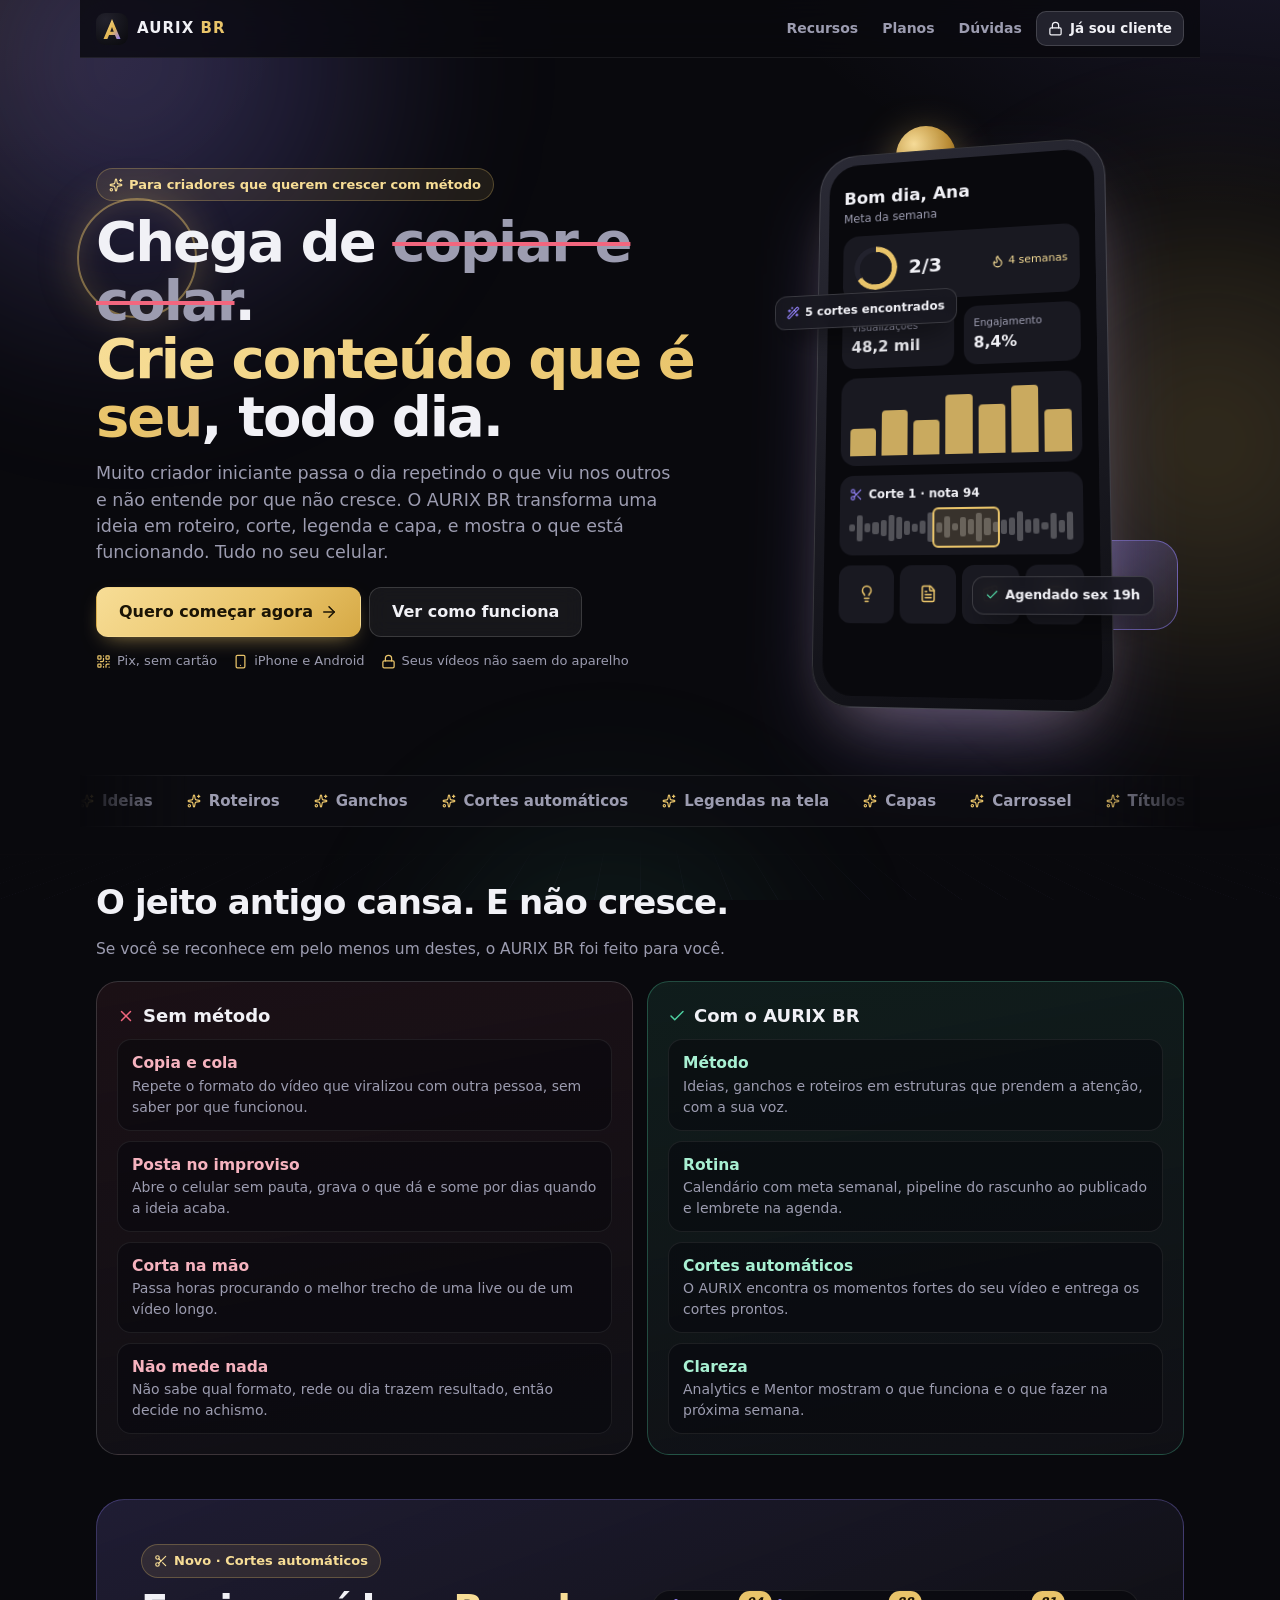
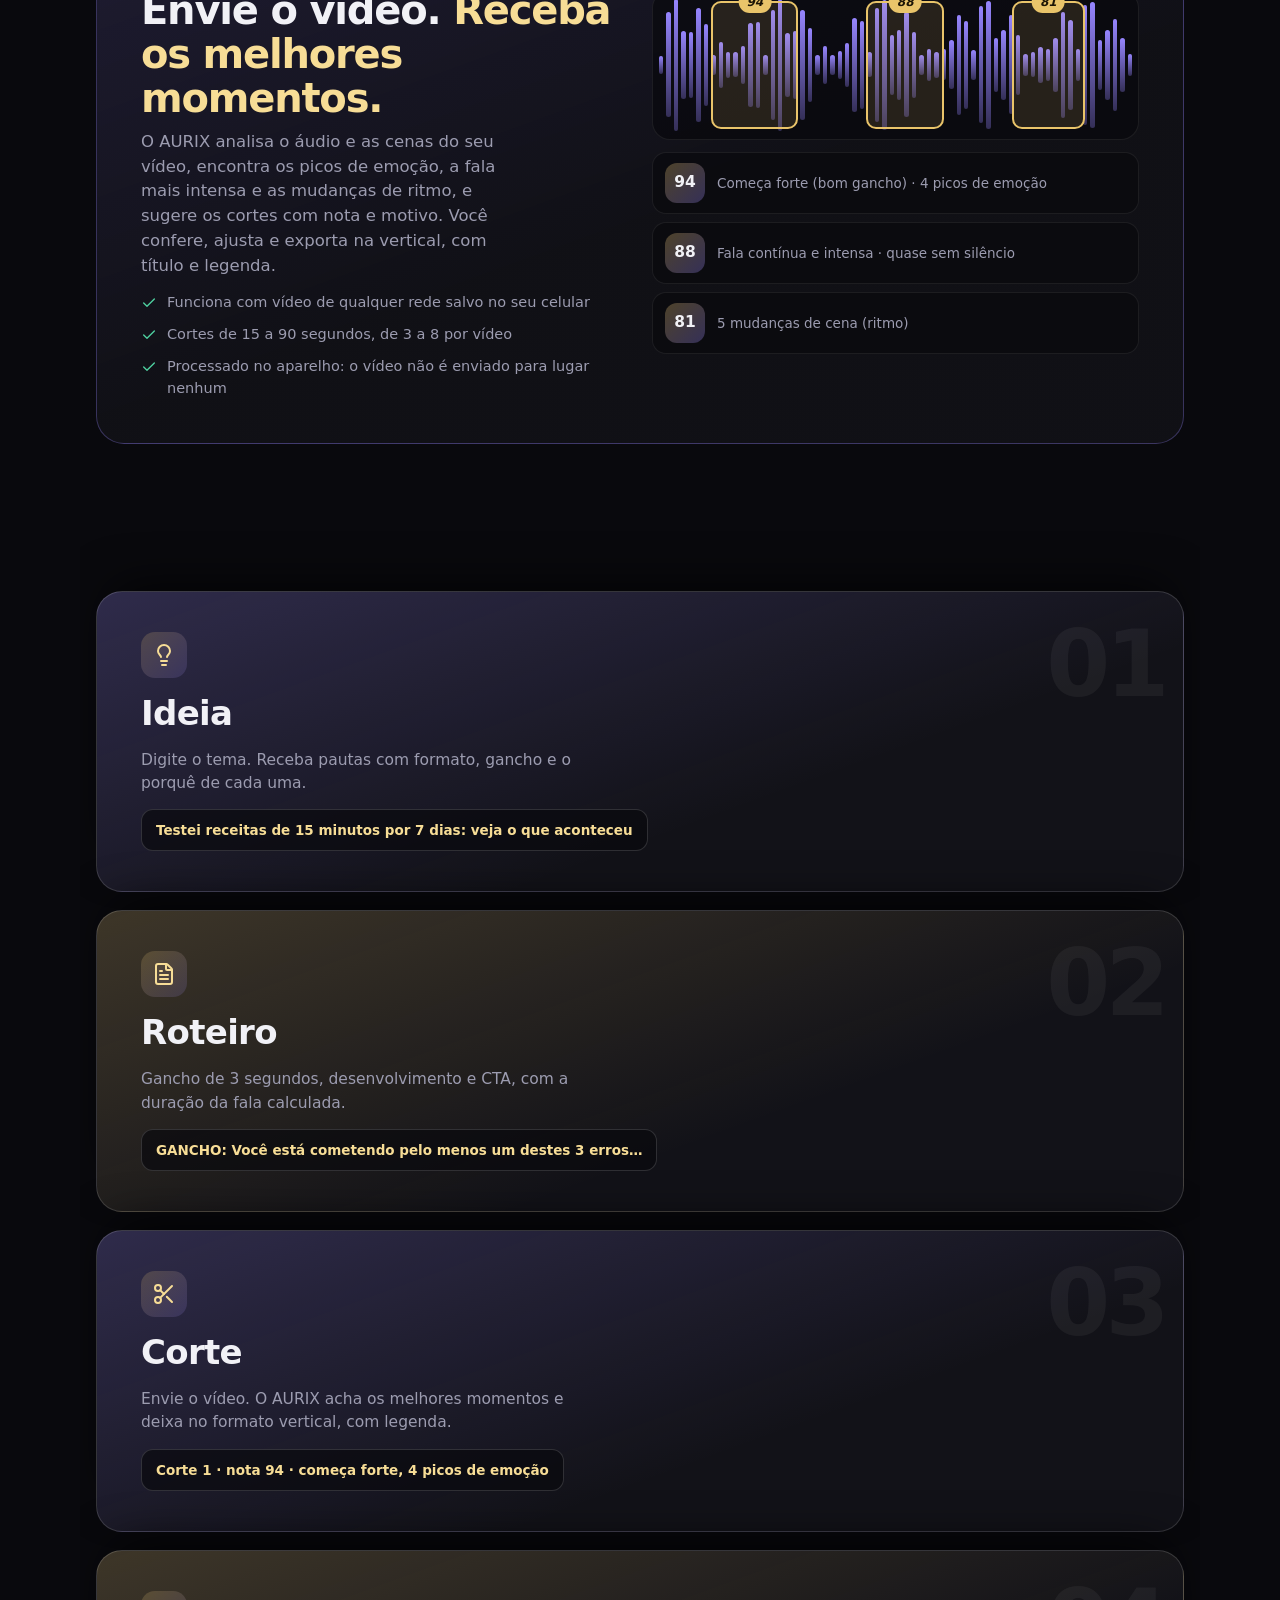
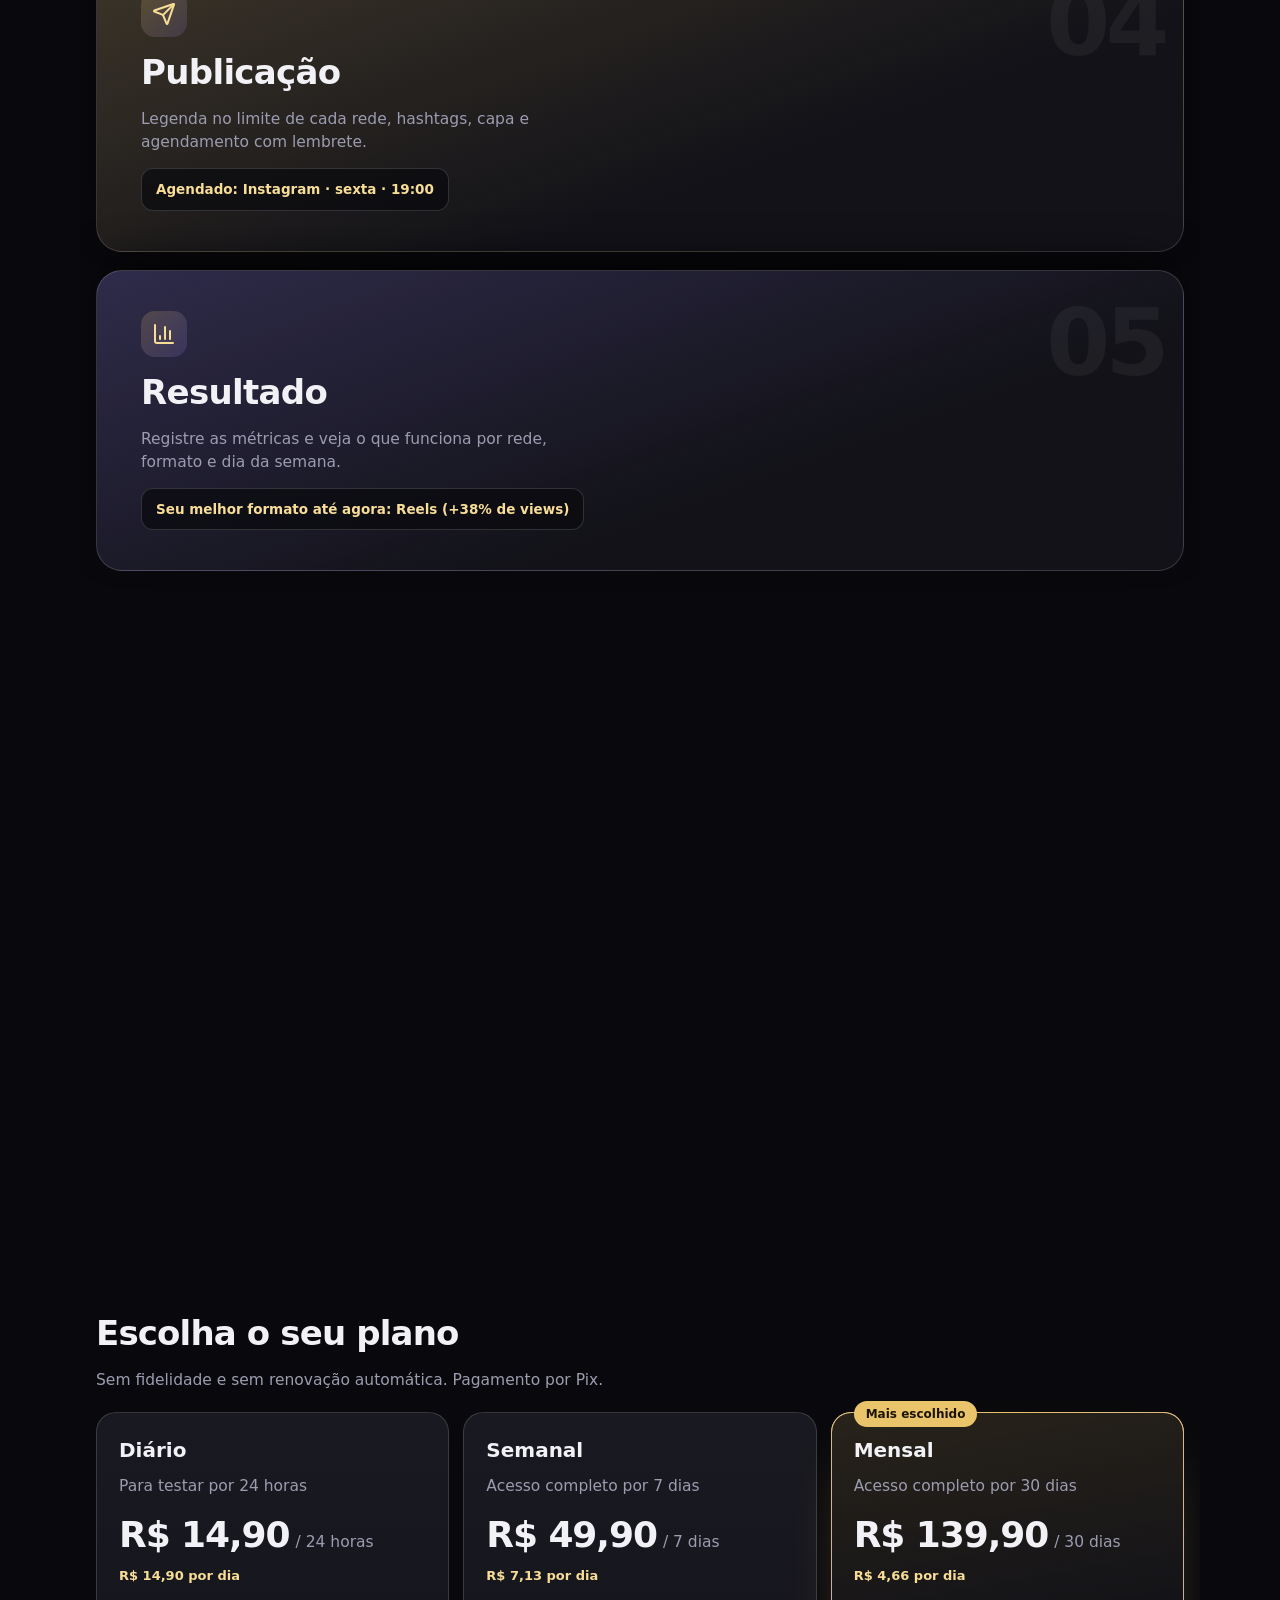
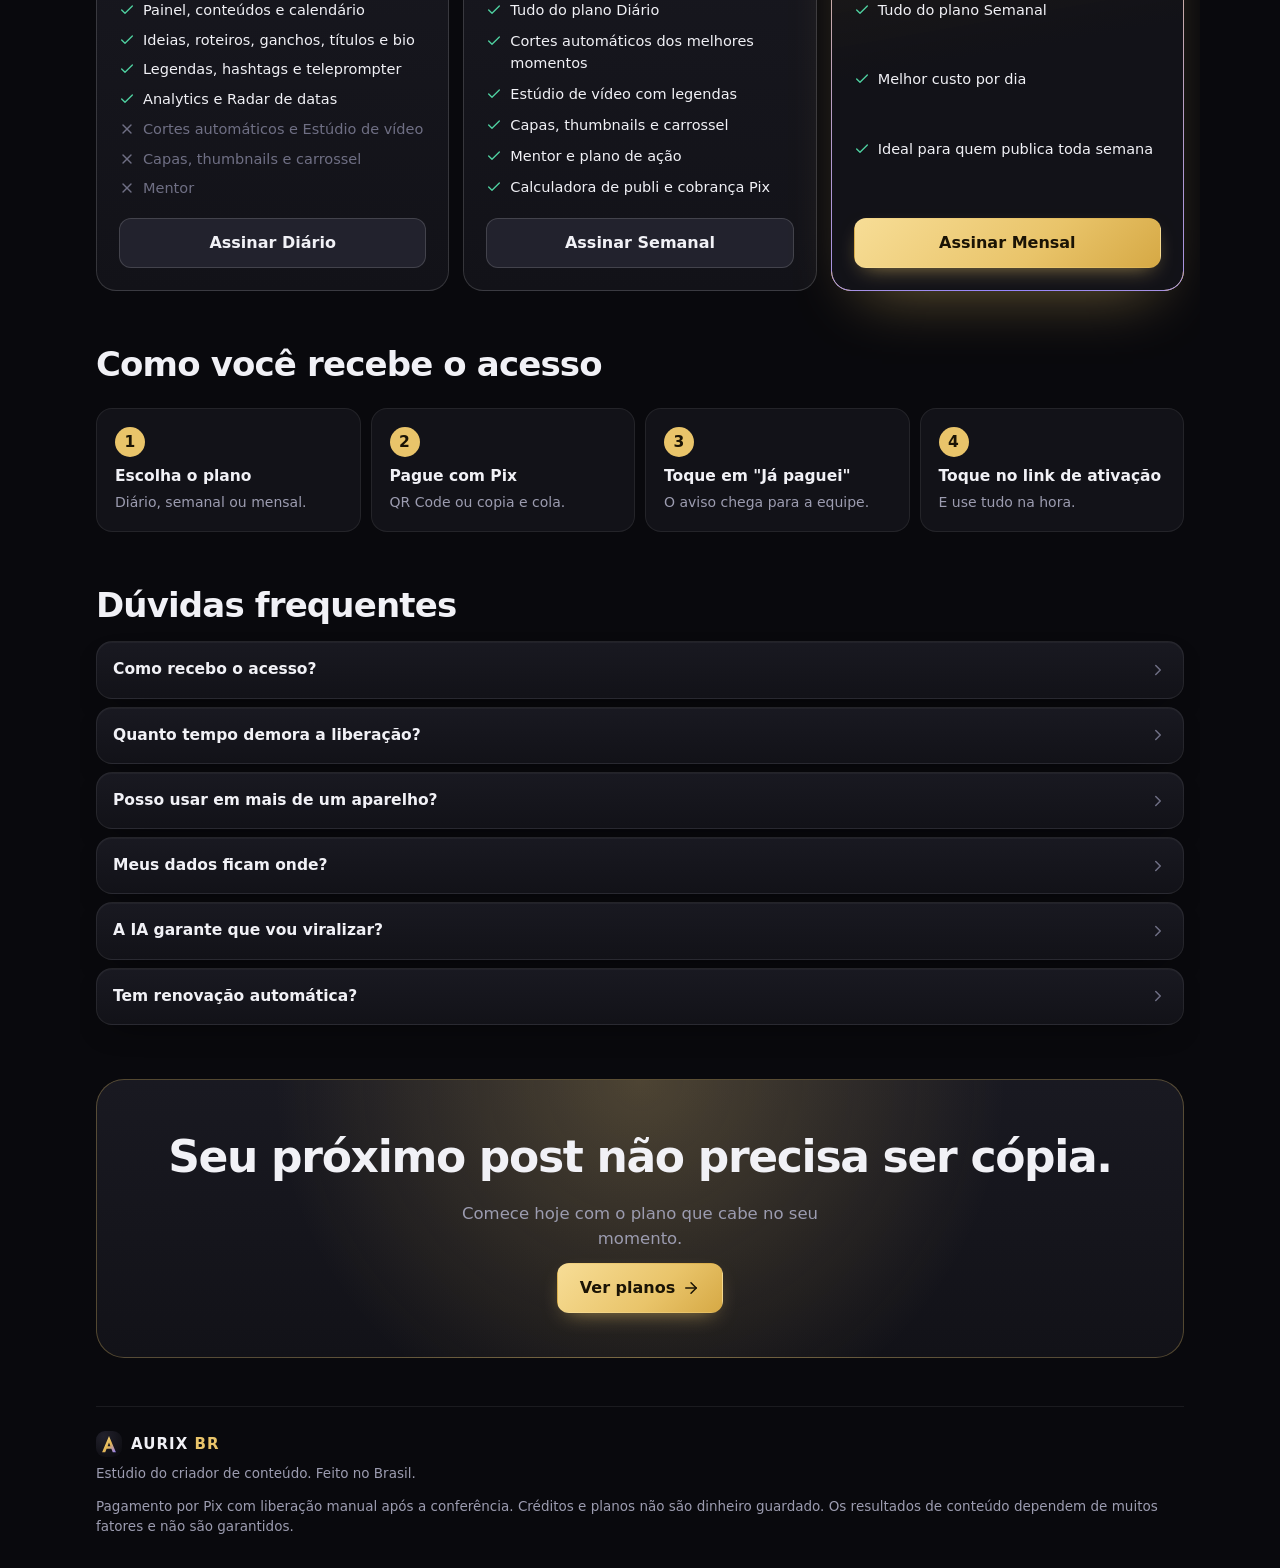
==== commit 9b6da471: "Publicação: cortes automáticos, novas ferramentas e landing animada" ====
--- a/index.html
+++ b/index.html
@@ -15,13 +15,13 @@
 <link rel="icon" href="icon.svg" type="image/svg+xml">
 <link rel="apple-touch-icon" href="icon-180.png">
 <link rel="manifest" href="manifest.webmanifest">
-<link rel="stylesheet" href="assets/app.css?v=202611160656">
+<link rel="stylesheet" href="assets/app.css?v=202611160729">
 </head>
 <body>
 <div id="app"><div class="boot"><img src="icon.svg" width="56" height="56" alt=""><span>AURIX <b>BR</b></span></div></div>
 <div id="camadas"></div>
 <noscript><p style="padding:24px;color:#fff">O AURIX BR precisa de JavaScript ativado para funcionar.</p></noscript>
-<script>window.AURIX_VERSION='202611160656';</script>
-<script type="module" src="assets/app.js?v=202611160656"></script>
+<script>window.AURIX_VERSION='202611160729';</script>
+<script type="module" src="assets/app.js?v=202611160729"></script>
 </body>
 </html>
--- a/assets/app.css
+++ b/assets/app.css
@@ -1 +1 @@
-:root{--bg: #09090d;--s1: #121218;--s2: #191921;--s3: #22222d;--linha: rgba(255,255,255,.075);--linha2: rgba(255,255,255,.15);--txt: #f1f1f6;--mut: #9c9cb0;--mut2: #6f6f84;--ouro: #e9c46a;--ouro2: #f7dd96;--ouro-tinta: #1b1405;--vio: #9685ff;--ok: #4fd1a1;--aviso: #f2b155;--ruim: #f2667e;--azul: #5aa7ff;--r: 16px;--r2: 12px;--sb: env(safe-area-inset-bottom, 0px);--st: env(safe-area-inset-top, 0px);--sombra: 0 1px 0 rgba(255,255,255,.04) inset, 0 12px 32px -18px rgba(0,0,0,.8);color-scheme:dark}*{box-sizing:border-box;-webkit-tap-highlight-color:transparent}html{-webkit-text-size-adjust:100%}body{margin:0;background:var(--bg);color:var(--txt);font:15.5px/1.5 system-ui,-apple-system,Segoe UI,Roboto,sans-serif;-webkit-font-smoothing:antialiased;overscroll-behavior-y:none;background-image:radial-gradient(900px 500px at 100% -10%,rgba(150,133,255,.13),transparent 60%),radial-gradient(700px 420px at -10% 0%,rgba(233,196,106,.09),transparent 60%);background-attachment:fixed}body.sem-rolagem{overflow:hidden}a{color:var(--ouro);text-decoration:none}h1{font-size:26px;line-height:1.15;letter-spacing:-.02em;margin:0;font-weight:750}h2{font-size:17px;letter-spacing:-.01em;margin:0;font-weight:700}h3{font-size:16px;margin:0}p{margin:0}button,input,select,textarea{font:inherit;color:inherit}button{cursor:pointer}.ic{flex:none;vertical-align:-3px}.suave{color:var(--mut)}.pequeno{font-size:13px}.mono{font-variant-numeric:tabular-nums}.sobre{color:var(--mut);font-size:13px;margin-bottom:2px}.sobre:first-letter,.cal-nav h2:first-letter{text-transform:uppercase}[hidden]{display:none!important}@media(max-width:999px){.so-desk{display:none!important}}:focus-visible{outline:2px solid var(--vio);outline-offset:2px;border-radius:8px}.boot{min-height:100dvh;display:grid;place-content:center;justify-items:center;gap:12px;font-weight:800;letter-spacing:.08em;font-size:20px}.boot b,.marca b{color:var(--ouro)}.boot img{border-radius:14px}.lateral{display:none}.marca{display:flex;align-items:center;gap:9px;color:var(--txt);font-weight:800;letter-spacing:.07em;font-size:15px}.marca img{border-radius:9px}.topo{position:sticky;top:0;z-index:20;display:flex;align-items:center;gap:6px;padding:calc(8px + var(--st)) 14px 8px;background:#09090dc7;backdrop-filter:saturate(160%) blur(16px);-webkit-backdrop-filter:saturate(160%) blur(16px);border-bottom:1px solid var(--linha)}.topo .marca{margin-right:auto}.icone-btn{position:relative;display:inline-grid;place-items:center;width:40px;height:40px;border-radius:12px;border:0;background:transparent;color:var(--txt)}.icone-btn:hover{background:var(--s2)}.icone-btn.mini{width:28px;height:28px;border-radius:8px;color:var(--mut)}.avatar{width:34px;height:34px;border-radius:50%;display:grid;place-items:center;font-weight:800;font-size:14px;color:var(--ouro-tinta);background:linear-gradient(135deg,var(--ouro2),var(--ouro))}.bolha{position:absolute;top:3px;right:2px;min-width:17px;height:17px;padding:0 4px;border-radius:9px;background:var(--ruim);color:#fff;font:700 10.5px/17px system-ui;text-align:center;font-style:normal}#tela{width:100%;max-width:1120px;margin:0 auto;padding:18px 14px calc(104px + var(--sb));min-height:70dvh}.tela{display:grid;gap:14px;animation:entra .22s ease}.tela>*{min-width:0}@keyframes entra{0%{opacity:0;transform:translateY(6px)}}@media(prefers-reduced-motion:reduce){.tela,.folha,#toast{animation:none!important;transition:none!important}}.abas-fundo{position:fixed;z-index:25;left:10px;right:10px;bottom:calc(8px + var(--sb));display:grid;grid-template-columns:repeat(5,1fr);align-items:center;padding:6px;border-radius:22px;background:#181820db;backdrop-filter:saturate(160%) blur(18px);-webkit-backdrop-filter:saturate(160%) blur(18px);border:1px solid var(--linha2);box-shadow:0 16px 40px -12px #000c}.abas-fundo a{display:grid;justify-items:center;gap:2px;padding:6px 0 4px;color:var(--mut);font-size:10.5px;font-weight:600;border-radius:14px}.abas-fundo a.ativo{color:var(--ouro)}.abas-fundo .fab{width:54px;height:54px;margin:-22px auto 0;border-radius:19px;place-content:center;color:var(--ouro-tinta)!important;background:linear-gradient(135deg,var(--ouro2),var(--ouro) 55%,#d4a743);box-shadow:0 10px 26px -6px #e9c46a8c,0 0 0 5px var(--bg)}@media(min-width:1000px){.so-mob{display:none!important}#app:not(.sem-casca){display:grid;grid-template-columns:248px minmax(0,1fr)}.topo,.abas-fundo{display:none}.lateral{display:flex;flex-direction:column;position:sticky;top:0;height:100dvh;padding:22px 14px;border-right:1px solid var(--linha);background:#0e0e13b3;overflow-y:auto}.lateral .marca{padding:0 10px 14px;font-size:17px}.lateral nav{display:grid;gap:2px}.lateral .grupo{color:var(--mut2);font-size:11px;font-weight:700;letter-spacing:.09em;text-transform:uppercase;margin:16px 10px 6px}.lateral nav a{position:relative;display:flex;align-items:center;gap:11px;padding:9px 10px;border-radius:11px;color:var(--mut);font-weight:600;font-size:14.5px}.lateral nav a:hover{color:var(--txt);background:var(--s2)}.lateral nav a.ativo{color:var(--txt);background:linear-gradient(90deg,#e9c46a29,#e9c46a08);box-shadow:inset 2px 0 0 var(--ouro)}.lateral nav a.ativo .ic{color:var(--ouro)}.lateral .bolha{position:static;margin-left:auto}.rodape-lat{margin-top:auto;padding:14px 10px 0;color:var(--mut2);font-size:12px}#tela{padding:30px 34px 60px}h1{font-size:30px}}.cab{display:flex;align-items:flex-end;justify-content:space-between;gap:12px;flex-wrap:wrap}.cab .suave{margin-top:4px;max-width:60ch}.voltar{display:inline-flex;align-items:center;gap:2px;color:var(--mut);font-weight:600;font-size:14px;margin-bottom:-6px;justify-self:start}.cartao{background:linear-gradient(180deg,var(--s2),var(--s1));border:1px solid var(--linha);border-radius:var(--r);padding:16px;box-shadow:var(--sombra);display:grid;gap:12px;align-content:start;min-width:0}.cartao.destaque{border-color:#e9c46a59;background:linear-gradient(160deg,rgba(233,196,106,.11),var(--s1) 55%)}.cartao.centro-t,.centro-t{text-align:center;justify-items:center}.cartao.centro-t .ic{color:var(--ouro)}.cartao.linha-c{grid-template-columns:auto 1fr;align-items:center;gap:16px}.grade{display:grid;gap:12px}.grade.kpis{grid-template-columns:repeat(2,minmax(0,1fr))}.grade.kpis .kpi-meta{grid-column:1 / -1}.grade.ferramentas,.grade.medidores{grid-template-columns:repeat(auto-fill,minmax(min(100%,280px),1fr))}@media(min-width:760px){.grade.duas{grid-template-columns:repeat(2,minmax(0,1fr))}.grade.kpis{grid-template-columns:1.3fr 1fr 1fr}.grade.kpis .kpi-meta{grid-column:auto}.grade.kpis.quatro{grid-template-columns:repeat(4,minmax(0,1fr))}.grade.kpis.duas-f{grid-template-columns:repeat(2,minmax(0,1fr))}}.linha-t{display:flex;align-items:center;justify-content:space-between;gap:10px;flex-wrap:wrap}.linha-t>a{font-size:13.5px;font-weight:600;display:inline-flex;align-items:center}.linha{display:grid;gap:12px;align-items:end;grid-template-columns:repeat(auto-fit,minmax(min(100%,150px),1fr))}.acoes{display:flex;gap:8px;flex-wrap:wrap;align-items:center}.acoes.fim{justify-content:flex-end}.acoes.entre{justify-content:space-between}.acoes.centro{justify-content:center}.grupo-t{color:var(--mut2);font-size:11.5px;font-weight:700;letter-spacing:.09em;text-transform:uppercase;margin:6px 2px -4px}.lista{display:grid;gap:8px}.item{display:flex;align-items:center;gap:12px;width:100%;text-align:left;padding:12px 14px;border-radius:var(--r2);border:1px solid var(--linha);background:var(--s1);color:var(--txt);min-width:0}a.item:hover,button.item:hover{border-color:var(--linha2);background:var(--s2)}.item>div:not(.data-b):not(.acoes){flex:1;min-width:0;display:grid;gap:3px}.item b{font-weight:650;overflow-wrap:anywhere}.item small{color:var(--mut);font-size:13px;display:block;overflow-wrap:anywhere}.item>.ic:last-child{color:var(--mut2)}.lista.compacta .item{background:transparent;border:0;border-bottom:1px solid var(--linha);border-radius:0;padding:10px 2px}.lista.compacta .item:last-child{border-bottom:0}.vazio{display:grid;justify-items:center;gap:6px;text-align:center;padding:26px 16px;color:var(--mut);border:1px dashed var(--linha2);border-radius:var(--r)}.vazio .ic{color:var(--mut2)}.vazio b{color:var(--txt)}.vazio p{max-width:46ch;font-size:14px}.vazio .btn,.vazio .acoes{margin-top:8px}.cartao .vazio{border:0;padding:14px 8px}.nota{display:flex;gap:9px;padding:11px 13px;border-radius:var(--r2);background:#9685ff14;border:1px solid rgba(150,133,255,.2);color:var(--mut);font-size:13px}.nota .ic{color:var(--vio);margin-top:2px}.nota b{color:var(--txt)}.alerta{display:flex;align-items:center;gap:11px;padding:11px 13px;border-radius:var(--r2);background:#f2b1551a;border:1px solid rgba(242,177,85,.3);color:var(--txt)}.alerta>div{flex:1;display:grid}.alerta span{color:var(--mut);font-size:13px}.alerta>.ic:first-child{color:var(--aviso)}.alerta.t-acao{background:#e9c46a1a;border-color:#e9c46a4d}.alerta.t-acao>.ic:first-child{color:var(--ouro)}.n-ic{flex:none;width:36px;height:36px;border-radius:11px;display:grid;place-items:center;background:var(--s3);color:var(--ouro)}.chip{display:inline-flex;align-items:center;gap:5px;padding:3px 9px;border-radius:99px;font-size:12px;font-weight:650;background:var(--s3);color:var(--mut);white-space:nowrap;border:1px solid var(--linha)}.chip button{border:0;background:none;padding:0;color:inherit;display:grid}.chips{display:flex;gap:6px;flex-wrap:wrap}.s-ideia{color:#b9b9c9}.s-roteiro{color:var(--vio)}.s-producao{color:var(--azul)}.s-aprovacao{color:var(--aviso)}.s-agendado{color:var(--ouro)}.s-publicado{color:var(--ok)}.atraso{color:var(--ruim);font-style:normal;font-weight:650}.rede-pt{display:inline-block;width:8px;height:8px;border-radius:50%;margin-right:6px;background:var(--mut);vertical-align:1px}.r-tiktok{background:#2fd9d2}.r-instagram{background:#e84c88}.r-youtube{background:#ff4a3d}.r-facebook{background:#4b8dff}.r-kwai{background:#ff8f24}.r-x{background:#d5d5de}.r-twitch{background:#a970ff}.r-pinterest{background:#c2183f}.r-linkedin{background:#2ea8f2}.form{display:grid;gap:12px}.campo{display:grid;gap:6px;font-size:13.5px;color:var(--mut);font-weight:550;min-width:0}input:not([type=checkbox]):not([type=radio]):not([type=range]):not([type=color]):not([type=file]),select,textarea{width:100%;min-width:0;padding:11px 12px;border-radius:11px;border:1px solid var(--linha2);background:#0d0d12;color:var(--txt);font-size:16px;font-weight:400;appearance:none;-webkit-appearance:none}select{background-image:url("data:image/svg+xml,%3Csvg xmlns='http://www.w3.org/2000/svg' width='16' height='16' viewBox='0 0 24 24' fill='none' stroke='%239c9cb0' stroke-width='2.4' stroke-linecap='round' stroke-linejoin='round'%3E%3Cpath d='m6 9 6 6 6-6'/%3E%3C/svg%3E");background-repeat:no-repeat;background-position:right 10px center;padding-right:32px}textarea{resize:vertical;line-height:1.5}input::placeholder,textarea::placeholder{color:var(--mut2)}input:focus,select:focus,textarea:focus{outline:0;border-color:var(--vio);box-shadow:0 0 0 3px #9685ff33}input[type=range]{width:100%;accent-color:var(--ouro);height:28px}input[type=color]{width:100%;height:44px;padding:3px;border-radius:11px;border:1px solid var(--linha2);background:#0d0d12}input[type=date],input[type=time]{min-height:46px}.check{display:flex;align-items:center;gap:10px;color:var(--txt);font-size:14.5px}.check input{width:20px;height:20px;accent-color:var(--ouro);flex:none}.btn{display:inline-flex;align-items:center;justify-content:center;gap:7px;min-height:44px;padding:10px 15px;border-radius:12px;border:1px solid var(--linha2);background:var(--s3);color:var(--txt);font-weight:650;font-size:14.5px;white-space:nowrap;transition:transform .06s,filter .15s}.btn:hover{filter:brightness(1.12)}.btn:active{transform:scale(.98)}.btn.pri{background:linear-gradient(135deg,var(--ouro2),var(--ouro) 60%,#d6a945);color:var(--ouro-tinta);border-color:transparent;box-shadow:0 8px 22px -10px #e9c46ab3}.btn.perigo{color:var(--ruim)}.btn.mini{min-height:34px;padding:6px 11px;font-size:13.5px;border-radius:10px}.btn.grande{min-height:50px;padding:12px 22px;font-size:16px}.btn.bloco{width:100%}.btn:disabled{opacity:.5;cursor:not-allowed}.seg{display:inline-flex;padding:3px;border-radius:12px;background:#0d0d12;border:1px solid var(--linha);max-width:100%;overflow-x:auto}.seg button,.seg label span{display:inline-flex;align-items:center;gap:6px;padding:7px 12px;border-radius:9px;border:0;background:none;color:var(--mut);font-weight:650;font-size:13.5px;white-space:nowrap}.seg button.on,.seg input:checked+span{background:var(--s3);color:var(--txt);box-shadow:0 0 0 1px var(--linha2)}.seg label input{position:absolute;opacity:0;pointer-events:none}.seg label input:focus-visible+span{outline:2px solid var(--vio)}.seg.cheio{display:grid;grid-template-columns:repeat(4,1fr)}.seg.cheio span{justify-content:center;width:100%;padding:9px 4px;font-size:13px}.barra-f{display:flex;gap:8px;flex-wrap:wrap;align-items:center}.barra-f select{width:auto;flex:1;min-width:150px;max-width:220px;padding-top:9px;padding-bottom:9px;font-size:14.5px}.busca{position:relative;flex:2;min-width:180px;display:block}.busca .ic{position:absolute;left:12px;top:50%;transform:translateY(-50%);color:var(--mut2)}.busca input{padding-left:38px!important}.opcoes{display:grid;gap:8px;grid-template-columns:repeat(auto-fill,minmax(min(100%,170px),1fr))}.opcoes.quatro{grid-template-columns:repeat(2,1fr)}.opcoes.cinco{grid-template-columns:repeat(auto-fill,minmax(92px,1fr))}.opcao{text-align:left;display:grid;gap:2px;padding:10px 12px;border-radius:12px;border:1px solid var(--linha2);background:#0d0d12;color:var(--txt)}.opcao small{color:var(--mut);font-size:12px;font-weight:400}.opcao.sel{border-color:var(--ouro);background:#e9c46a1a;box-shadow:0 0 0 1px var(--ouro) inset}.redes-sel,.chips-sel{display:flex;gap:7px;flex-wrap:wrap}.rede-btn,.chip-btn{display:inline-flex;align-items:center;padding:8px 13px;border-radius:99px;border:1px solid var(--linha2);background:#0d0d12;color:var(--txt);font-weight:600;font-size:14px}.chip-btn{font-size:13px;padding:6px 11px;color:var(--mut)}.rede-btn.sel{border-color:var(--ouro);background:#e9c46a1f;color:var(--ouro2)}.passo-num{display:inline-flex;align-items:center;gap:4px;background:#0d0d12;border:1px solid var(--linha2);border-radius:12px;padding:4px;justify-self:start}.passo-num button{width:42px;height:40px;border-radius:9px;border:0;background:var(--s3);font-size:20px}.passo-num b{min-width:44px;text-align:center;font-size:18px;color:var(--txt)}.arquivo{display:flex;align-items:center;gap:10px;padding:16px;border-radius:12px;border:1.5px dashed var(--linha2);background:#0d0d12;color:var(--txt);font-weight:600;cursor:pointer}.arquivo .ic{color:var(--ouro)}.arquivo span{overflow:hidden;text-overflow:ellipsis;white-space:nowrap}.kpi{gap:3px;color:var(--txt)}.kpi small{color:var(--mut);font-size:12.5px;font-weight:600}.kpi b{font-size:25px;letter-spacing:-.02em;font-variant-numeric:tabular-nums;line-height:1.15}.kpi span{font-size:12.5px}.kpi-meta{grid-template-columns:auto 1fr;align-items:center;gap:16px;color:var(--txt)}.kpi-meta>div:last-child{display:grid;gap:2px}.kpi-meta small{color:var(--mut);font-size:12.5px;font-weight:600}.kpi-meta b{font-size:20px}.kpi-meta .suave{font-size:13px}.kpi-meta .suave .ic{color:var(--ouro)}.kpi-l{display:grid;gap:2px;padding-top:10px;border-top:1px solid var(--linha)}.kpi-l b{font-size:24px}.kpi-l small{color:var(--mut)}.kpi-l span{font-size:12.5px}.anel{position:relative;width:84px;height:84px;flex:none}.anel circle{fill:none;stroke-width:7}.a-f{stroke:var(--s3)}.a-v{stroke:var(--ouro);stroke-linecap:round;transition:stroke-dashoffset .6s ease}.a-t{position:absolute;inset:0;display:grid;place-content:center;text-align:center;line-height:1.1}.a-t b{font-size:19px}.a-t small{color:var(--mut);font-size:10.5px}.prog{height:6px;border-radius:99px;background:var(--s3);overflow:hidden}.prog i{display:block;height:100%;border-radius:99px;background:linear-gradient(90deg,var(--ouro),var(--ouro2));transition:width .3s}.passos{display:grid}.passos a{display:flex;align-items:center;gap:10px;padding:9px 0;color:var(--txt);border-bottom:1px solid var(--linha);font-weight:550}.passos a:last-child{border:0}.passos a span{flex:1}.passos a .ic:first-child{color:var(--mut2)}.passos a.ok{color:var(--mut);text-decoration:line-through}.passos a.ok .ic{color:var(--ok)}.pipe{display:grid;grid-template-columns:repeat(3,1fr);gap:8px}@media(min-width:620px){.pipe{grid-template-columns:repeat(6,1fr)}}.pipe a{display:grid;gap:1px;padding:10px 6px;border-radius:12px;background:#0d0d12;border:1px solid var(--linha);color:var(--txt);text-align:center}.pipe b{font-size:21px;font-variant-numeric:tabular-nums}.pipe span{font-size:11.5px;color:var(--mut);font-weight:600}.pipe a.zero b{color:var(--mut2)}.atalhos{display:grid;grid-template-columns:repeat(3,1fr);gap:8px;margin-top:10px}@media(min-width:620px){.atalhos{grid-template-columns:repeat(6,1fr)}}.atalhos a{display:grid;justify-items:center;gap:7px;padding:15px 6px;border-radius:14px;background:linear-gradient(180deg,var(--s2),var(--s1));border:1px solid var(--linha);color:var(--txt);font-weight:650;font-size:13px}.atalhos a .ic{color:var(--ouro)}.data-b{flex:none;width:46px;display:grid;justify-items:center;padding:5px 0;border-radius:11px;background:var(--s3);line-height:1.1}.data-b b{font-size:17px}.data-b small{font-size:10.5px!important;text-transform:uppercase;letter-spacing:.04em}.data-b.perto{background:#e9c46a29}.data-b.perto b{color:var(--ouro2)}.quadro{display:grid;grid-auto-flow:column;grid-auto-columns:min(82vw,290px);gap:10px;overflow-x:auto;scroll-snap-type:x mandatory;padding-bottom:8px;margin:0 -14px;padding-left:14px;padding-right:14px;scrollbar-width:thin}@media(min-width:1000px){.quadro{margin:0;padding-left:0;padding-right:0;grid-auto-columns:minmax(220px,1fr)}}.coluna{scroll-snap-align:center;background:#121218cc;border:1px solid var(--linha);border-radius:var(--r);display:grid;align-content:start;min-height:220px}.coluna header{display:flex;align-items:center;gap:8px;padding:11px 12px 9px;border-bottom:1px solid var(--linha)}.coluna header span{color:var(--mut);font-size:12.5px;background:var(--s3);padding:1px 8px;border-radius:99px;font-weight:700}.coluna header button{margin-left:auto}.col-corpo{display:grid;gap:8px;padding:10px}.col-vazio{color:var(--mut2);font-size:13px;text-align:center;padding:18px 6px}.cc{display:flex;align-items:stretch;border-radius:12px;background:var(--s2);border:1px solid var(--linha);overflow:hidden}.cc-corpo{flex:1;min-width:0;display:grid;gap:4px;padding:10px 11px;color:var(--txt)}.cc-corpo b{font-size:14px;font-weight:650;line-height:1.3;overflow-wrap:anywhere}.cc-corpo small{color:var(--mut);font-size:12px}.cc-meta .ic{margin-right:4px;vertical-align:-2px}.cc-av{flex:none;width:36px;border:0;border-left:1px solid var(--linha);background:transparent;color:var(--mut)}.cc-av:hover{background:var(--s3);color:var(--ouro)}.ed-topo{display:grid;gap:10px}@media(min-width:620px){.ed-topo{grid-template-columns:1fr auto;align-items:center}}.titulo-in{resize:none;overflow:hidden;line-height:1.2!important;font-size:22px!important;font-weight:750!important;letter-spacing:-.02em;background:transparent!important;border-color:transparent!important;padding-left:2px!important}.titulo-in:focus{border-color:var(--vio)!important;background:#0d0d12!important;padding-left:12px!important}.status-sel{width:auto!important;justify-self:start;font-weight:700!important;font-size:14px!important;border-radius:99px!important;padding:8px 34px 8px 14px!important}.abas{display:flex;gap:4px;overflow-x:auto;border-bottom:1px solid var(--linha);scrollbar-width:none}.abas::-webkit-scrollbar{display:none}.abas button{padding:10px 13px;border:0;background:none;color:var(--mut);font-weight:650;border-bottom:2px solid transparent;white-space:nowrap}.abas button.on{color:var(--txt);border-color:var(--ouro)}#painel{display:grid;gap:12px}.salvo{color:var(--mut2);font-size:12.5px;display:flex;gap:5px;align-items:center}.medidor{font-size:13px;color:var(--mut);display:grid;gap:6px}.medidor b{color:var(--txt);font-variant-numeric:tabular-nums}.medidor.excedeu .prog i{background:var(--ruim)}.medidor.excedeu b,.medidor.excedeu small{color:var(--ruim)}.cartao.medidor.foco{border-color:#e9c46a66}.passos-pub{list-style:none;margin:0;padding:0;counter-reset:p;display:grid}.passos-pub li{counter-increment:p;display:flex;align-items:center;gap:12px;padding:12px 0;border-bottom:1px solid var(--linha)}.passos-pub li:last-child{border:0}.passos-pub li:before{content:counter(p);flex:none;width:28px;height:28px;border-radius:50%;display:grid;place-items:center;background:var(--s3);color:var(--ouro);font-weight:800;font-size:13px}.passos-pub li>div{flex:1;min-width:0;display:grid}.passos-pub small{color:var(--mut);font-size:13px;overflow-wrap:anywhere}.cal-nav{display:flex;align-items:center;gap:4px}.cal-nav h2{flex:1;text-align:center;font-size:18px}.cal{padding:10px;gap:6px}.cal-sem,.cal-grade{display:grid;grid-template-columns:repeat(7,minmax(0,1fr));gap:4px}.cal-sem span{text-align:center;font-size:11px;color:var(--mut2);font-weight:700;text-transform:uppercase;letter-spacing:.05em;padding:2px 0}.dia{position:relative;min-height:58px;display:grid;align-content:start;gap:3px;padding:5px 4px;border-radius:10px;border:1px solid transparent;background:#0d0d12;color:var(--txt);text-align:left;overflow:hidden}.dia:hover{border-color:var(--linha2)}.dia.fora{opacity:.38}.dia .num{font-size:12.5px;font-weight:650;width:22px;height:22px;display:grid;place-items:center;border-radius:50%}.dia.hoje .num{background:var(--ouro);color:var(--ouro-tinta);font-weight:800}.marco{position:absolute;top:7px;right:6px;width:7px;height:7px;border-radius:2px;background:var(--vio);transform:rotate(45deg)}.pts{display:flex;gap:3px;flex-wrap:wrap;align-items:center}.pt{display:inline-flex;align-items:center;height:8px}.pt em{display:none}.pt .rede-pt{margin:0;width:8px;height:8px}.pt.s-publicado .rede-pt{box-shadow:0 0 0 1.5px var(--ok)}.pt.s-agendado .rede-pt{box-shadow:0 0 0 1.5px var(--ouro)}.mais-n{font-size:10px;color:var(--mut);font-style:normal}@media(min-width:760px){.dia{min-height:96px;padding:6px}.pts{display:grid;gap:3px}.pt{height:auto;gap:5px;padding:2px 6px;border-radius:6px;background:var(--s3);min-width:0}.pt em{display:block;font-style:normal;font-size:11.5px;white-space:nowrap;overflow:hidden;text-overflow:ellipsis}.pt .rede-pt{flex:none}}.legenda-cal{display:flex;gap:14px;flex-wrap:wrap;font-size:12px;color:var(--mut)}.legenda-cal span{display:inline-flex;align-items:center;gap:6px}.legenda-cal .marco{position:static}.pt-l{width:8px;height:8px;border-radius:50%;background:var(--mut)}.pt-l.s-agendado{box-shadow:0 0 0 1.5px var(--ouro)}.pt-l.s-publicado{box-shadow:0 0 0 1.5px var(--ok)}.ferr{grid-template-columns:auto 1fr auto;align-items:center;gap:13px;color:var(--txt);padding:14px}.ferr:hover{border-color:var(--linha2)}.ferr>div{display:grid;gap:2px;min-width:0}.ferr small{color:var(--mut);font-size:13px}.ferr>.ic{color:var(--mut2)}.f-ic{width:46px;height:46px;border-radius:14px;display:grid;place-items:center;background:linear-gradient(135deg,#e9c46a33,#9685ff29);color:var(--ouro2)}.ideia{align-items:flex-start}.ideia .chip{justify-self:start}.ideia .acoes{margin-top:5px}.ideia.salva{border-color:#4fd1a14d}.gancho b{font-size:15.5px}.gancho .acoes{flex-wrap:nowrap;gap:0}.sug .pre{color:var(--txt)!important}.pre{white-space:pre-wrap;overflow-wrap:anywhere;font:inherit;margin:0}pre.pre{padding:12px;background:#0d0d12;border:1px solid var(--linha);border-radius:11px;font-size:14.5px}.aviso-l{color:var(--aviso);font-size:13px;display:flex;gap:6px;align-items:center;margin-top:-6px}.estudio{display:grid;gap:14px}.est-ctrl{display:grid;gap:12px;align-content:start;min-width:0}.est-previa{display:grid;gap:10px;align-content:start;position:sticky;top:calc(58px + var(--st));z-index:5;background:var(--bg);padding-bottom:8px;margin:0 -14px;padding-left:14px;padding-right:14px}@media(min-width:900px){.estudio{grid-template-columns:minmax(280px,400px) minmax(0,1fr);align-items:start}.est-previa{top:24px;margin:0;padding:0;background:none}}.palco{position:relative;display:grid;place-items:center;background:#000;border-radius:var(--r);border:1px solid var(--linha);min-height:150px;overflow:hidden}.palco canvas{display:block;max-width:100%;max-height:30dvh;width:auto;height:auto}@media(min-width:900px){.palco canvas{max-height:62dvh}}.palco.claro{background:repeating-conic-gradient(#15151b 0 25%,#101015 0 50%) 0 0 / 22px 22px}.palco-vazio{position:absolute;inset:0;display:grid;place-content:center;justify-items:center;gap:8px;color:var(--mut);background:#0d0d12;font-size:14px}.transporte{display:flex;align-items:center;gap:8px}.transporte input{flex:1}.transporte span{color:var(--mut);font-size:12.5px;min-width:76px;text-align:right}.leg-lista{display:grid;gap:6px}.leg-l{display:grid;grid-template-columns:78px 1fr;gap:8px;align-items:center;font-size:14px}.leg-l input{padding:7px 8px!important;font-size:14px!important;text-align:center}.sinc{display:grid;gap:8px;padding:14px;border-radius:12px;background:#e9c46a1a;border:1px solid rgba(233,196,106,.35);text-align:center}.sinc b{font-size:19px}.sinc small{color:var(--mut)}.sinc .acoes{justify-content:center}.msg{color:var(--mut);font-size:14px;min-height:1.4em}.msg.erro{color:var(--ruim)}.msg.ok{color:var(--ok)}.fundos{display:flex;gap:8px;flex-wrap:wrap}.fundo-b{width:52px;height:52px;border-radius:13px;border:2px solid var(--linha2);display:grid;place-items:center;color:var(--txt);cursor:pointer;padding:0}.fundo-b.sel{border-color:var(--ouro);box-shadow:0 0 0 2px #e9c46a4d}.fundo-b.g1{background:linear-gradient(135deg,#1b1b25,#08080b)}.fundo-b.g2{background:linear-gradient(135deg,var(--vio),#241f47)}.fundo-b.g3{background:linear-gradient(135deg,var(--ouro),var(--vio))}.fundo-b.g4{background:linear-gradient(135deg,#7a6331,#0b0b0f)}.fundo-b.img{background:#0d0d12;border-style:dashed}.grafico{display:grid;grid-template-columns:auto 1fr;gap:4px 8px}.g-eixo{display:flex;flex-direction:column;justify-content:space-between;height:var(--h);padding-top:18px;font-size:11px;color:var(--mut2);text-align:right;font-variant-numeric:tabular-nums}.g-area{position:relative;height:var(--h);padding-top:18px;display:flex;align-items:flex-end;background:linear-gradient(to bottom,var(--linha) 1px,transparent 1px) 0 18px / 100% calc((100% - 18px)/2) repeat-y;border-bottom:1px solid var(--linha2)}.g-col{position:relative;height:100%;display:flex;flex-direction:column;align-items:center;justify-content:flex-end;gap:3px;padding:0 1px;border:0;background:none}.g-col i{display:block;width:min(100%,26px);border-radius:4px 4px 0 0;background:var(--ouro);opacity:.85;transition:opacity .15s}.g-col:hover i,.g-col.ativo i{opacity:1;background:var(--ouro2)}.g-col em{font-style:normal;font-size:11px;font-weight:700;color:var(--txt);white-space:nowrap}.g-rot{grid-column:2;display:flex;font-size:10.5px;color:var(--mut2)}.g-rot span{white-space:nowrap;overflow:visible}.g-linha .g-rot{justify-content:space-between;font-size:12px}.g-linha .g-rot b{color:var(--txt)}.g-dica{grid-column:1 / -1;font-size:13px;color:var(--txt);background:var(--s3);border-radius:9px;padding:7px 10px}.g-linha .g-area{display:block;background:none;padding-top:0}.g-linha .g-eixo{padding-top:0}.g-linha svg{width:100%;height:100%;display:block}.l-traco{fill:none;stroke:var(--ouro);stroke-width:2;stroke-linejoin:round;stroke-linecap:round}.l-area{fill:#e9c46a1a;stroke:none}.l-pt{position:absolute;width:22px;height:22px;transform:translate(-50%,-50%);border:0;background:none;padding:0}.l-pt:after{content:"";position:absolute;inset:7px;border-radius:50%;background:var(--ouro);box-shadow:0 0 0 2px var(--s1)}.l-pt.ativo:after{inset:5px;background:var(--ouro2)}.barras-h{display:grid;gap:9px}.bh{display:grid;grid-template-columns:minmax(112px,32%) 1fr auto;gap:10px;align-items:center;font-size:13.5px}.bh-r{color:var(--mut);overflow:hidden;text-overflow:ellipsis;white-space:nowrap}.bh-t{height:10px;border-radius:99px;background:var(--s3);overflow:hidden}.bh-t i{display:block;height:100%;border-radius:0 4px 4px 0;background:var(--ouro)}.bh b{font-variant-numeric:tabular-nums;font-size:13px;white-space:nowrap}.tabela{overflow-x:auto;margin:0 -4px}table{width:100%;border-collapse:collapse;font-size:14px}th,td{text-align:left;padding:9px 8px;border-bottom:1px solid var(--linha)}th{color:var(--mut);font-size:12.5px;font-weight:650}td.num,th.num{text-align:right;font-variant-numeric:tabular-nums;white-space:nowrap}tr:last-child td{border-bottom:0}.pergunta{border:1px solid var(--linha);margin:0}.pergunta legend{float:left;width:100%;padding:0;font-weight:650;margin-bottom:4px}.pergunta .seg{clear:both}.tarefa{cursor:pointer;align-items:flex-start}.tarefa input{width:22px;height:22px;margin-top:2px;accent-color:var(--ouro);flex:none}.tarefa.feita b{text-decoration:line-through;color:var(--mut)}.tarefa .chip{margin-right:4px}.radar-i{flex-wrap:wrap}.radar-i .btn{margin-left:auto}.pix-ver{display:grid;gap:12px;text-align:center}.big{font-size:32px;font-weight:800;letter-spacing:-.02em;font-variant-numeric:tabular-nums}.qr{background:#fff;border-radius:14px;padding:12px;width:min(250px,100%);margin:0 auto}.qr svg{display:block;width:100%;height:auto}.codigo{font:12px/1.45 ui-monospace,Menlo,monospace;word-break:break-all;background:#0d0d12;border:1px solid var(--linha);padding:10px;border-radius:10px;color:var(--mut);text-align:left}details.cartao{gap:0}details summary{display:flex;align-items:center;justify-content:space-between;gap:10px;cursor:pointer;list-style:none;font-weight:650}details summary::-webkit-details-marker{display:none}details summary small{display:block;color:var(--ouro);font-size:11.5px;font-weight:700;text-transform:uppercase;letter-spacing:.06em}details summary .ic{color:var(--mut2);transition:transform .2s;flex:none}details[open] summary .ic{transform:rotate(90deg)}details>p,details>form{margin-top:12px;color:var(--mut)}.faq{display:grid;gap:8px}.glossario{margin:0;gap:0}.glossario div{padding:9px 0;border-bottom:1px solid var(--linha)}.glossario div:last-child{border:0}.glossario dt{font-weight:700}.glossario dd{margin:2px 0 0;color:var(--mut);font-size:14px}.limpa{list-style:none;margin:0;padding:0;display:grid;gap:10px}.limpa li{display:flex;gap:10px;color:var(--mut);font-size:14.5px}.limpa .ic{color:var(--ruim);margin-top:3px}.limpa b{color:var(--txt)}.legal p{color:var(--mut);font-size:14px}.legal b{color:var(--txt)}.logo-prev{height:44px;max-width:120px;object-fit:contain;border-radius:8px;background:var(--s3);padding:4px}.notif.lida{opacity:.55}.notif.t-alerta .n-ic{color:var(--aviso)}.notif.t-info .n-ic{color:var(--vio)}.menu-i b{flex:1}.folha-fundo{position:fixed;inset:0;z-index:60;background:#0009;backdrop-filter:blur(3px);-webkit-backdrop-filter:blur(3px);display:grid;align-items:end;justify-items:center;opacity:0;transition:opacity .18s}.folha-fundo.aberta{opacity:1}.folha{width:100%;max-width:520px;max-height:90dvh;display:grid;grid-template-rows:auto 1fr;background:var(--s2);border:1px solid var(--linha2);border-bottom:0;border-radius:22px 22px 0 0;transform:translateY(24px);transition:transform .22s cubic-bezier(.2,.8,.2,1);box-shadow:0 -20px 60px #0009}.folha-fundo.aberta .folha{transform:none}.folha-topo{display:flex;align-items:center;justify-content:space-between;gap:10px;padding:14px 10px 6px 18px}.folha-topo h3{font-size:17px;text-transform:none}.folha-topo h3:first-letter{text-transform:uppercase}.folha-corpo{overflow-y:auto;padding:8px 18px calc(18px + var(--sb));display:grid;gap:12px;align-content:start}@media(min-width:620px){.folha-fundo{align-items:center}.folha{border-radius:22px;border-bottom:1px solid var(--linha2)}}#toast{position:fixed;z-index:90;left:50%;bottom:calc(92px + var(--sb));transform:translate(-50%,16px);display:flex;align-items:center;gap:9px;max-width:calc(100% - 28px);padding:11px 15px;border-radius:14px;background:#2a2a36;border:1px solid var(--linha2);box-shadow:0 14px 40px #0009;font-size:14.5px;font-weight:550;opacity:0;pointer-events:none;transition:opacity .2s,transform .2s}#toast.mostrar{opacity:1;transform:translate(-50%)}#toast .ic{color:var(--ok)}#toast.erro .ic{color:var(--ruim)}@media(min-width:1000px){#toast{bottom:28px}}.tele{position:fixed;inset:0;z-index:80;background:#000;display:grid;grid-template-rows:1fr auto}.tele-texto{overflow-y:auto;padding:0 7vw;font-weight:700;line-height:1.35;scrollbar-width:none}.tele-texto p{margin:0 0 .9em}.tele-texto.espelho{transform:scaleX(-1)}.tele-pad{height:42dvh}.tele-guia{position:absolute;left:0;right:0;top:38dvh;height:2px;background:linear-gradient(90deg,var(--ouro),transparent 30%,transparent 70%,var(--ouro));opacity:.6;pointer-events:none}.tele-ctrl{display:flex;gap:10px;flex-wrap:wrap;align-items:center;padding:10px 14px calc(10px + var(--sb));background:#111116;border-top:1px solid var(--linha2)}.tele-ctrl label{display:grid;font-size:11.5px;color:var(--mut);flex:1;min-width:110px}.tele-ctrl #t-x{margin-left:auto}.bv{min-height:100dvh;display:grid;place-items:center;padding:calc(20px + var(--st)) 16px calc(20px + var(--sb))}.bv-cartao>.acoes{position:sticky;bottom:calc(10px + var(--sb));z-index:2}.bv-cartao>.acoes:not(.entre):before{content:"";position:absolute;inset:-18px -16px calc(-12px - var(--sb));background:linear-gradient(to top,var(--bg) 62%,transparent);z-index:-1}.bv-cartao{width:100%;max-width:480px;display:grid;gap:18px}.bv-hero{display:grid;justify-items:center;text-align:center;gap:8px;padding-top:1vh}.bv-hero img{border-radius:20px;box-shadow:0 20px 50px -14px #e9c46a73}.bv-hero h1{font-size:34px;letter-spacing:.06em;font-weight:850}.bv-hero h1 b{color:var(--ouro)}.lead{color:var(--mut);font-size:16.5px;max-width:34ch}.bv-lista{list-style:none;margin:0;padding:6px 16px;display:grid;background:linear-gradient(180deg,var(--s2),var(--s1));border:1px solid var(--linha);border-radius:var(--r)}.bv-lista li{display:flex;gap:13px;align-items:center;padding:11px 0;border-bottom:1px solid var(--linha)}.bv-lista li:last-child{border:0}.bv-lista .ic{color:var(--ouro)}.bv-lista div{display:grid}.bv-lista span{color:var(--mut);font-size:13.5px}.bv-prog{display:flex;gap:6px}.bv-prog i{flex:1;height:4px;border-radius:9px;background:var(--s3)}.bv-prog i.on{background:var(--ouro)}.bv-corpo{display:grid;gap:14px}.bv-corpo h2{font-size:24px;letter-spacing:-.02em}.bv-corpo>.suave{margin-top:-8px}.bv-rodape{text-align:center;color:var(--mut2);font-size:13px}#app.vendas{display:block}.v-pagina{max-width:1120px;margin:0 auto;padding:0 16px calc(24px + var(--sb));display:grid;gap:8px;animation:entra .22s ease}.v-topo{position:sticky;top:0;z-index:20;display:flex;align-items:center;gap:10px;padding:calc(10px + var(--st)) 16px 10px;margin:0 -16px;background:#09090dcc;backdrop-filter:saturate(160%) blur(16px);-webkit-backdrop-filter:saturate(160%) blur(16px);border-bottom:1px solid var(--linha)}.v-topo .marca{margin-right:auto}.v-topo nav{display:flex;align-items:center;gap:4px}.v-topo nav>a:not(.btn){color:var(--mut);font-weight:600;font-size:14px;padding:8px 10px;border-radius:10px}.v-topo nav>a:not(.btn):hover{color:var(--txt)}.v-hero{display:grid;gap:28px;align-items:center;padding:34px 0 20px}.v-hero h1{font-size:clamp(32px,7.4vw,56px);line-height:1.04;letter-spacing:-.035em;font-weight:820;margin:12px 0 14px}.v-hero h1 em{font-style:normal;background:linear-gradient(90deg,var(--ouro2),var(--ouro) 45%,var(--vio));-webkit-background-clip:text;background-clip:text;color:transparent}.v-hero .lead{font-size:17.5px;max-width:52ch}.v-hero .acoes{margin:22px 0 14px}.v-hero .alerta{margin-top:16px}.v-tag{display:inline-flex;align-items:center;gap:6px;padding:6px 12px;border-radius:99px;font-size:13px;font-weight:650;color:var(--ouro2);background:#e9c46a1a;border:1px solid rgba(233,196,106,.28)}.v-mini{list-style:none;margin:0;padding:0;display:flex;flex-wrap:wrap;gap:6px 16px;color:var(--mut);font-size:13px}.v-mini li{display:inline-flex;align-items:center;gap:6px}.v-mini .ic{color:var(--ouro)}@media(min-width:900px){.v-hero{grid-template-columns:1.15fr .85fr;padding:70px 0 40px}}@media(max-width:899px){.v-mock{display:none!important}.v-hero{padding:26px 0 4px}}.v-mock{position:relative;justify-self:center;width:min(300px,82vw);aspect-ratio:9 / 17;border-radius:40px;padding:10px;background:linear-gradient(160deg,#2a2a35,#0e0e13);border:1px solid var(--linha2);box-shadow:0 40px 90px -30px #9685ff73,0 30px 60px -30px #e9c46a59}.v-tela{height:100%;border-radius:31px;background:var(--bg);padding:22px 16px;display:grid;gap:10px;align-content:start;grid-template-columns:1fr 1fr;overflow:hidden}.vm-l{grid-column:1 / -1;display:grid}.vm-l b{font-size:18px}.vm-l span{color:var(--mut);font-size:12px}.vm-anel{grid-column:1 / -1;display:flex;align-items:center;gap:12px;padding:12px;border-radius:16px;background:var(--s2)}.vm-anel i{width:46px;height:46px;border-radius:50%;background:conic-gradient(var(--ouro) 0 66%,var(--s3) 0);mask:radial-gradient(circle,transparent 52%,#000 54%);-webkit-mask:radial-gradient(circle,transparent 52%,#000 54%)}.vm-anel b{font-size:20px}.vm-k{padding:10px;border-radius:14px;background:var(--s2);display:grid}.vm-k span{color:var(--mut);font-size:10.5px}.vm-k b{font-size:16px}.vm-bar{grid-column:1 / -1;height:90px;display:flex;align-items:flex-end;gap:6px;padding:10px;border-radius:16px;background:var(--s2)}.vm-bar i{flex:1;border-radius:4px 4px 0 0;background:var(--ouro);opacity:.85}.vm-at{grid-column:1 / -1;display:grid;grid-template-columns:repeat(4,1fr);gap:6px}.vm-at span{aspect-ratio:1;display:grid;place-items:center;border-radius:12px;background:var(--s2);color:var(--ouro)}.v-sec{padding:34px 0 6px;display:grid;gap:10px;scroll-margin-top:70px}.v-sec>h2{font-size:clamp(24px,5vw,34px);letter-spacing:-.025em}.v-grade{display:grid;gap:10px;grid-template-columns:repeat(auto-fill,minmax(min(100%,240px),1fr));margin-top:8px}.v-rec{display:grid;grid-template-columns:auto 1fr;align-items:start;gap:12px;padding:16px;border-radius:var(--r);background:linear-gradient(180deg,var(--s2),var(--s1));border:1px solid var(--linha)}.v-rec>div{display:grid;gap:3px}.v-rec p{color:var(--mut);font-size:14px}.v-passos{list-style:none;margin:8px 0 0;padding:0;display:grid;gap:10px;grid-template-columns:repeat(auto-fit,minmax(min(100%,210px),1fr));counter-reset:v}.v-passos li{counter-increment:v;display:grid;gap:4px;padding:18px;border-radius:var(--r);background:var(--s1);border:1px solid var(--linha)}.v-passos li:before{content:counter(v);width:30px;height:30px;border-radius:50%;display:grid;place-items:center;font-weight:800;color:var(--ouro-tinta);background:var(--ouro);margin-bottom:4px}.v-passos span{color:var(--mut);font-size:14px}.v-planos{display:grid;gap:14px;grid-template-columns:repeat(auto-fit,minmax(min(100%,280px),1fr));margin-top:10px;align-items:stretch}.v-plano{position:relative;display:flex;flex-direction:column;gap:10px;padding:22px;border-radius:20px;background:linear-gradient(180deg,var(--s2),var(--s1));border:1px solid var(--linha2)}.v-plano.destaque{border-color:var(--ouro);background:linear-gradient(170deg,rgba(233,196,106,.14),var(--s1) 50%);box-shadow:0 30px 60px -30px #e9c46a73}.v-plano h3{font-size:20px}.v-plano ul{list-style:none;margin:4px 0 8px;padding:0;display:grid;gap:8px;flex:1}.v-plano li{display:flex;gap:8px;font-size:14.5px}.v-plano li .ic{color:var(--ok);margin-top:2px}.v-plano li.nao,.v-plano li.nao .ic{color:var(--mut2)}.v-preco{display:flex;align-items:baseline;gap:6px}.v-preco b{font-size:36px;letter-spacing:-.03em}.v-preco span{color:var(--mut)}.v-dia{color:var(--ouro2);font-size:13px;font-weight:650;margin-top:-6px}.v-selo{position:absolute;top:-12px;left:22px;padding:4px 12px;border-radius:99px;background:var(--ouro);color:var(--ouro-tinta);font-size:12px;font-weight:800}.v-rodape{margin-top:40px;padding:24px 0 8px;border-top:1px solid var(--linha);display:grid;gap:12px}.v-rodape>div{display:grid;gap:6px}.v-rodape p{color:var(--mut);font-size:13.5px}.v-checkout{max-width:560px;width:100%;margin:0 auto;padding:22px 0;display:grid;gap:14px}.v-checkout h1{font-size:28px}.v-resumo{grid-template-columns:1fr auto;align-items:center}.v-resumo>div{display:grid}.v-total{font-size:24px}.v-etapas{list-style:none;margin:0;padding:0;display:grid;grid-template-columns:repeat(3,1fr);gap:6px}.v-etapas li{padding:8px 6px 0;border-top:3px solid var(--s3);font-size:12.5px;font-weight:650;color:var(--mut2)}.v-etapas li.ok{border-color:var(--ok);color:var(--mut)}.v-etapas li.atual{border-color:var(--ouro);color:var(--txt)}.v-aparelho{padding:7px 10px;border-radius:9px;background:#0d0d12;border:1px solid var(--linha)}button.link{border:0;background:none;padding:0;color:var(--mut);text-decoration:underline;font-size:inherit}.faixa-plano{display:flex;align-items:center;gap:8px;justify-content:center;padding:8px 14px;font-size:13.5px;background:#f2b1551f;border-bottom:1px solid rgba(242,177,85,.3);color:var(--txt)}.faixa-plano .ic{color:var(--aviso)}.faixa-plano a{font-weight:700}.grande-v{padding:40px 20px}.grande-v .ic{color:var(--ouro)}.abas-admin{display:flex;gap:4px;overflow-x:auto;padding:8px 12px;border-bottom:1px solid var(--linha);background:#0e0e13d9;position:sticky;top:calc(56px + var(--st));z-index:15;scrollbar-width:none}.abas-admin::-webkit-scrollbar{display:none}.abas-admin a{display:inline-flex;align-items:center;gap:6px;padding:8px 11px;border-radius:10px;color:var(--mut);font-weight:650;font-size:13.5px;white-space:nowrap}.abas-admin a.ativo{background:var(--s3);color:var(--txt)}.abas-admin a.ativo .ic{color:var(--ouro)}body.admin #tela{padding-bottom:calc(40px + var(--sb))}@media(min-width:1000px){.abas-admin{display:none}}.entrega{border-color:#4fd1a166;background:linear-gradient(170deg,rgba(79,209,161,.1),var(--s1) 55%)}.entrega h2 .ic{color:var(--ok)}.cli{cursor:pointer}.tabela th{width:38%}
+:root{--bg: #09090d;--s1: #121218;--s2: #191921;--s3: #22222d;--linha: rgba(255,255,255,.075);--linha2: rgba(255,255,255,.15);--txt: #f1f1f6;--mut: #9c9cb0;--mut2: #6f6f84;--ouro: #e9c46a;--ouro2: #f7dd96;--ouro-tinta: #1b1405;--vio: #9685ff;--ok: #4fd1a1;--aviso: #f2b155;--ruim: #f2667e;--azul: #5aa7ff;--r: 16px;--r2: 12px;--sb: env(safe-area-inset-bottom, 0px);--st: env(safe-area-inset-top, 0px);--sombra: 0 1px 0 rgba(255,255,255,.04) inset, 0 12px 32px -18px rgba(0,0,0,.8);color-scheme:dark}*{box-sizing:border-box;-webkit-tap-highlight-color:transparent}html{-webkit-text-size-adjust:100%}body{margin:0;background:var(--bg);color:var(--txt);font:15.5px/1.5 system-ui,-apple-system,Segoe UI,Roboto,sans-serif;-webkit-font-smoothing:antialiased;overscroll-behavior-y:none;background-image:radial-gradient(900px 500px at 100% -10%,rgba(150,133,255,.13),transparent 60%),radial-gradient(700px 420px at -10% 0%,rgba(233,196,106,.09),transparent 60%);background-attachment:fixed}body.sem-rolagem{overflow:hidden}a{color:var(--ouro);text-decoration:none}h1{font-size:26px;line-height:1.15;letter-spacing:-.02em;margin:0;font-weight:750}h2{font-size:17px;letter-spacing:-.01em;margin:0;font-weight:700}h3{font-size:16px;margin:0}p{margin:0}button,input,select,textarea{font:inherit;color:inherit}button{cursor:pointer}.ic{flex:none;vertical-align:-3px}.suave{color:var(--mut)}.pequeno{font-size:13px}.mono{font-variant-numeric:tabular-nums}.sobre{color:var(--mut);font-size:13px;margin-bottom:2px}.sobre:first-letter,.cal-nav h2:first-letter{text-transform:uppercase}[hidden]{display:none!important}@media(max-width:999px){.so-desk{display:none!important}}:focus-visible{outline:2px solid var(--vio);outline-offset:2px;border-radius:8px}.boot{min-height:100dvh;display:grid;place-content:center;justify-items:center;gap:12px;font-weight:800;letter-spacing:.08em;font-size:20px}.boot b,.marca b{color:var(--ouro)}.boot img{border-radius:14px}.lateral{display:none}.marca{display:flex;align-items:center;gap:9px;color:var(--txt);font-weight:800;letter-spacing:.07em;font-size:15px}.marca img{border-radius:9px}.topo{position:sticky;top:0;z-index:20;display:flex;align-items:center;gap:6px;padding:calc(8px + var(--st)) 14px 8px;background:#09090dc7;backdrop-filter:saturate(160%) blur(16px);-webkit-backdrop-filter:saturate(160%) blur(16px);border-bottom:1px solid var(--linha)}.topo .marca{margin-right:auto}.icone-btn{position:relative;display:inline-grid;place-items:center;width:40px;height:40px;border-radius:12px;border:0;background:transparent;color:var(--txt)}.icone-btn:hover{background:var(--s2)}.icone-btn.mini{width:28px;height:28px;border-radius:8px;color:var(--mut)}.avatar{width:34px;height:34px;border-radius:50%;display:grid;place-items:center;font-weight:800;font-size:14px;color:var(--ouro-tinta);background:linear-gradient(135deg,var(--ouro2),var(--ouro))}.bolha{position:absolute;top:3px;right:2px;min-width:17px;height:17px;padding:0 4px;border-radius:9px;background:var(--ruim);color:#fff;font:700 10.5px/17px system-ui;text-align:center;font-style:normal}#tela{width:100%;max-width:1120px;margin:0 auto;padding:18px 14px calc(104px + var(--sb));min-height:70dvh}.tela{display:grid;gap:14px;animation:entra .22s ease}.tela>*{min-width:0}@keyframes entra{0%{opacity:0;transform:translateY(6px)}}@media(prefers-reduced-motion:reduce){.tela,.folha,#toast{animation:none!important;transition:none!important}}.abas-fundo{position:fixed;z-index:25;left:10px;right:10px;bottom:calc(8px + var(--sb));display:grid;grid-template-columns:repeat(5,1fr);align-items:center;padding:6px;border-radius:22px;background:#181820db;backdrop-filter:saturate(160%) blur(18px);-webkit-backdrop-filter:saturate(160%) blur(18px);border:1px solid var(--linha2);box-shadow:0 16px 40px -12px #000c}.abas-fundo a{display:grid;justify-items:center;gap:2px;padding:6px 0 4px;color:var(--mut);font-size:10.5px;font-weight:600;border-radius:14px}.abas-fundo a.ativo{color:var(--ouro)}.abas-fundo .fab{width:54px;height:54px;margin:-22px auto 0;border-radius:19px;place-content:center;color:var(--ouro-tinta)!important;background:linear-gradient(135deg,var(--ouro2),var(--ouro) 55%,#d4a743);box-shadow:0 10px 26px -6px #e9c46a8c,0 0 0 5px var(--bg)}@media(min-width:1000px){.so-mob{display:none!important}#app:not(.sem-casca){display:grid;grid-template-columns:248px minmax(0,1fr)}.topo,.abas-fundo{display:none}.lateral{display:flex;flex-direction:column;position:sticky;top:0;height:100dvh;padding:22px 14px;border-right:1px solid var(--linha);background:#0e0e13b3;overflow-y:auto}.lateral .marca{padding:0 10px 14px;font-size:17px}.lateral nav{display:grid;gap:2px}.lateral .grupo{color:var(--mut2);font-size:11px;font-weight:700;letter-spacing:.09em;text-transform:uppercase;margin:16px 10px 6px}.lateral nav a{position:relative;display:flex;align-items:center;gap:11px;padding:9px 10px;border-radius:11px;color:var(--mut);font-weight:600;font-size:14.5px}.lateral nav a:hover{color:var(--txt);background:var(--s2)}.lateral nav a.ativo{color:var(--txt);background:linear-gradient(90deg,#e9c46a29,#e9c46a08);box-shadow:inset 2px 0 0 var(--ouro)}.lateral nav a.ativo .ic{color:var(--ouro)}.lateral .bolha{position:static;margin-left:auto}.rodape-lat{margin-top:auto;padding:14px 10px 0;color:var(--mut2);font-size:12px}#tela{padding:30px 34px 60px}h1{font-size:30px}}.cab{display:flex;align-items:flex-end;justify-content:space-between;gap:12px;flex-wrap:wrap}.cab .suave{margin-top:4px;max-width:60ch}.voltar{display:inline-flex;align-items:center;gap:2px;color:var(--mut);font-weight:600;font-size:14px;margin-bottom:-6px;justify-self:start}.cartao{background:linear-gradient(180deg,var(--s2),var(--s1));border:1px solid var(--linha);border-radius:var(--r);padding:16px;box-shadow:var(--sombra);display:grid;gap:12px;align-content:start;min-width:0}.cartao.destaque{border-color:#e9c46a59;background:linear-gradient(160deg,rgba(233,196,106,.11),var(--s1) 55%)}.cartao.centro-t,.centro-t{text-align:center;justify-items:center}.cartao.centro-t .ic{color:var(--ouro)}.cartao.linha-c{grid-template-columns:auto 1fr;align-items:center;gap:16px}.grade{display:grid;gap:12px}.grade.kpis{grid-template-columns:repeat(2,minmax(0,1fr))}.grade.kpis .kpi-meta{grid-column:1 / -1}.grade.ferramentas,.grade.medidores{grid-template-columns:repeat(auto-fill,minmax(min(100%,280px),1fr))}@media(min-width:760px){.grade.duas{grid-template-columns:repeat(2,minmax(0,1fr))}.grade.kpis{grid-template-columns:1.3fr 1fr 1fr}.grade.kpis .kpi-meta{grid-column:auto}.grade.kpis.quatro{grid-template-columns:repeat(4,minmax(0,1fr))}.grade.kpis.duas-f{grid-template-columns:repeat(2,minmax(0,1fr))}}.linha-t{display:flex;align-items:center;justify-content:space-between;gap:10px;flex-wrap:wrap}.linha-t>a{font-size:13.5px;font-weight:600;display:inline-flex;align-items:center}.linha{display:grid;gap:12px;align-items:end;grid-template-columns:repeat(auto-fit,minmax(min(100%,150px),1fr))}.acoes{display:flex;gap:8px;flex-wrap:wrap;align-items:center}.acoes.fim{justify-content:flex-end}.acoes.entre{justify-content:space-between}.acoes.centro{justify-content:center}.grupo-t{color:var(--mut2);font-size:11.5px;font-weight:700;letter-spacing:.09em;text-transform:uppercase;margin:6px 2px -4px}.lista{display:grid;gap:8px}.item{display:flex;align-items:center;gap:12px;width:100%;text-align:left;padding:12px 14px;border-radius:var(--r2);border:1px solid var(--linha);background:var(--s1);color:var(--txt);min-width:0}a.item:hover,button.item:hover{border-color:var(--linha2);background:var(--s2)}.item>div:not(.data-b):not(.acoes){flex:1;min-width:0;display:grid;gap:3px}.item b{font-weight:650;overflow-wrap:anywhere}.item small{color:var(--mut);font-size:13px;display:block;overflow-wrap:anywhere}.item>.ic:last-child{color:var(--mut2)}.lista.compacta .item{background:transparent;border:0;border-bottom:1px solid var(--linha);border-radius:0;padding:10px 2px}.lista.compacta .item:last-child{border-bottom:0}.vazio{display:grid;justify-items:center;gap:6px;text-align:center;padding:26px 16px;color:var(--mut);border:1px dashed var(--linha2);border-radius:var(--r)}.vazio .ic{color:var(--mut2)}.vazio b{color:var(--txt)}.vazio p{max-width:46ch;font-size:14px}.vazio .btn,.vazio .acoes{margin-top:8px}.cartao .vazio{border:0;padding:14px 8px}.nota{display:flex;gap:9px;padding:11px 13px;border-radius:var(--r2);background:#9685ff14;border:1px solid rgba(150,133,255,.2);color:var(--mut);font-size:13px}.nota .ic{color:var(--vio);margin-top:2px}.nota b{color:var(--txt)}.alerta{display:flex;align-items:center;gap:11px;padding:11px 13px;border-radius:var(--r2);background:#f2b1551a;border:1px solid rgba(242,177,85,.3);color:var(--txt)}.alerta>div{flex:1;display:grid}.alerta span{color:var(--mut);font-size:13px}.alerta>.ic:first-child{color:var(--aviso)}.alerta.t-acao{background:#e9c46a1a;border-color:#e9c46a4d}.alerta.t-acao>.ic:first-child{color:var(--ouro)}.n-ic{flex:none;width:36px;height:36px;border-radius:11px;display:grid;place-items:center;background:var(--s3);color:var(--ouro)}.chip{display:inline-flex;align-items:center;gap:5px;padding:3px 9px;border-radius:99px;font-size:12px;font-weight:650;background:var(--s3);color:var(--mut);white-space:nowrap;border:1px solid var(--linha)}.chip button{border:0;background:none;padding:0;color:inherit;display:grid}.chips{display:flex;gap:6px;flex-wrap:wrap}.s-ideia{color:#b9b9c9}.s-roteiro{color:var(--vio)}.s-producao{color:var(--azul)}.s-aprovacao{color:var(--aviso)}.s-agendado{color:var(--ouro)}.s-publicado{color:var(--ok)}.atraso{color:var(--ruim);font-style:normal;font-weight:650}.rede-pt{display:inline-block;width:8px;height:8px;border-radius:50%;margin-right:6px;background:var(--mut);vertical-align:1px}.r-tiktok{background:#2fd9d2}.r-instagram{background:#e84c88}.r-youtube{background:#ff4a3d}.r-facebook{background:#4b8dff}.r-kwai{background:#ff8f24}.r-x{background:#d5d5de}.r-twitch{background:#a970ff}.r-pinterest{background:#c2183f}.r-linkedin{background:#2ea8f2}.form{display:grid;gap:12px}.campo{display:grid;gap:6px;font-size:13.5px;color:var(--mut);font-weight:550;min-width:0}input:not([type=checkbox]):not([type=radio]):not([type=range]):not([type=color]):not([type=file]),select,textarea{width:100%;min-width:0;padding:11px 12px;border-radius:11px;border:1px solid var(--linha2);background:#0d0d12;color:var(--txt);font-size:16px;font-weight:400;appearance:none;-webkit-appearance:none}select{background-image:url("data:image/svg+xml,%3Csvg xmlns='http://www.w3.org/2000/svg' width='16' height='16' viewBox='0 0 24 24' fill='none' stroke='%239c9cb0' stroke-width='2.4' stroke-linecap='round' stroke-linejoin='round'%3E%3Cpath d='m6 9 6 6 6-6'/%3E%3C/svg%3E");background-repeat:no-repeat;background-position:right 10px center;padding-right:32px}textarea{resize:vertical;line-height:1.5}input::placeholder,textarea::placeholder{color:var(--mut2)}input:focus,select:focus,textarea:focus{outline:0;border-color:var(--vio);box-shadow:0 0 0 3px #9685ff33}input[type=range]{width:100%;accent-color:var(--ouro);height:28px}input[type=color]{width:100%;height:44px;padding:3px;border-radius:11px;border:1px solid var(--linha2);background:#0d0d12}input[type=date],input[type=time]{min-height:46px}.check{display:flex;align-items:center;gap:10px;color:var(--txt);font-size:14.5px}.check input{width:20px;height:20px;accent-color:var(--ouro);flex:none}.btn{display:inline-flex;align-items:center;justify-content:center;gap:7px;min-height:44px;padding:10px 15px;border-radius:12px;border:1px solid var(--linha2);background:var(--s3);color:var(--txt);font-weight:650;font-size:14.5px;white-space:nowrap;transition:transform .06s,filter .15s}.btn:hover{filter:brightness(1.12)}.btn:active{transform:scale(.98)}.btn.pri{background:linear-gradient(135deg,var(--ouro2),var(--ouro) 60%,#d6a945);color:var(--ouro-tinta);border-color:transparent;box-shadow:0 8px 22px -10px #e9c46ab3}.btn.perigo{color:var(--ruim)}.btn.mini{min-height:34px;padding:6px 11px;font-size:13.5px;border-radius:10px}.btn.grande{min-height:50px;padding:12px 22px;font-size:16px}.btn.bloco{width:100%}.btn:disabled{opacity:.5;cursor:not-allowed}.seg{display:inline-flex;padding:3px;border-radius:12px;background:#0d0d12;border:1px solid var(--linha);max-width:100%;overflow-x:auto}.seg button,.seg label span{display:inline-flex;align-items:center;gap:6px;padding:7px 12px;border-radius:9px;border:0;background:none;color:var(--mut);font-weight:650;font-size:13.5px;white-space:nowrap}.seg button.on,.seg input:checked+span{background:var(--s3);color:var(--txt);box-shadow:0 0 0 1px var(--linha2)}.seg label input{position:absolute;opacity:0;pointer-events:none}.seg label input:focus-visible+span{outline:2px solid var(--vio)}.seg.cheio{display:grid;grid-template-columns:repeat(4,1fr)}.seg.cheio span{justify-content:center;width:100%;padding:9px 4px;font-size:13px}.barra-f{display:flex;gap:8px;flex-wrap:wrap;align-items:center}.barra-f select{width:auto;flex:1;min-width:150px;max-width:220px;padding-top:9px;padding-bottom:9px;font-size:14.5px}.busca{position:relative;flex:2;min-width:180px;display:block}.busca .ic{position:absolute;left:12px;top:50%;transform:translateY(-50%);color:var(--mut2)}.busca input{padding-left:38px!important}.opcoes{display:grid;gap:8px;grid-template-columns:repeat(auto-fill,minmax(min(100%,170px),1fr))}.opcoes.quatro{grid-template-columns:repeat(2,1fr)}.opcoes.cinco{grid-template-columns:repeat(auto-fill,minmax(92px,1fr))}.opcao{text-align:left;display:grid;gap:2px;padding:10px 12px;border-radius:12px;border:1px solid var(--linha2);background:#0d0d12;color:var(--txt)}.opcao small{color:var(--mut);font-size:12px;font-weight:400}.opcao.sel{border-color:var(--ouro);background:#e9c46a1a;box-shadow:0 0 0 1px var(--ouro) inset}.redes-sel,.chips-sel{display:flex;gap:7px;flex-wrap:wrap}.rede-btn,.chip-btn{display:inline-flex;align-items:center;padding:8px 13px;border-radius:99px;border:1px solid var(--linha2);background:#0d0d12;color:var(--txt);font-weight:600;font-size:14px}.chip-btn{font-size:13px;padding:6px 11px;color:var(--mut)}.rede-btn.sel{border-color:var(--ouro);background:#e9c46a1f;color:var(--ouro2)}.passo-num{display:inline-flex;align-items:center;gap:4px;background:#0d0d12;border:1px solid var(--linha2);border-radius:12px;padding:4px;justify-self:start}.passo-num button{width:42px;height:40px;border-radius:9px;border:0;background:var(--s3);font-size:20px}.passo-num b{min-width:44px;text-align:center;font-size:18px;color:var(--txt)}.arquivo{display:flex;align-items:center;gap:10px;padding:16px;border-radius:12px;border:1.5px dashed var(--linha2);background:#0d0d12;color:var(--txt);font-weight:600;cursor:pointer}.arquivo .ic{color:var(--ouro)}.arquivo span{overflow:hidden;text-overflow:ellipsis;white-space:nowrap}.kpi{gap:3px;color:var(--txt)}.kpi small{color:var(--mut);font-size:12.5px;font-weight:600}.kpi b{font-size:25px;letter-spacing:-.02em;font-variant-numeric:tabular-nums;line-height:1.15}.kpi span{font-size:12.5px}.kpi-meta{grid-template-columns:auto 1fr;align-items:center;gap:16px;color:var(--txt)}.kpi-meta>div:last-child{display:grid;gap:2px}.kpi-meta small{color:var(--mut);font-size:12.5px;font-weight:600}.kpi-meta b{font-size:20px}.kpi-meta .suave{font-size:13px}.kpi-meta .suave .ic{color:var(--ouro)}.kpi-l{display:grid;gap:2px;padding-top:10px;border-top:1px solid var(--linha)}.kpi-l b{font-size:24px}.kpi-l small{color:var(--mut)}.kpi-l span{font-size:12.5px}.anel{position:relative;width:84px;height:84px;flex:none}.anel circle{fill:none;stroke-width:7}.a-f{stroke:var(--s3)}.a-v{stroke:var(--ouro);stroke-linecap:round;transition:stroke-dashoffset .6s ease}.a-t{position:absolute;inset:0;display:grid;place-content:center;text-align:center;line-height:1.1}.a-t b{font-size:19px}.a-t small{color:var(--mut);font-size:10.5px}.prog{height:6px;border-radius:99px;background:var(--s3);overflow:hidden}.prog i{display:block;height:100%;border-radius:99px;background:linear-gradient(90deg,var(--ouro),var(--ouro2));transition:width .3s}.passos{display:grid}.passos a{display:flex;align-items:center;gap:10px;padding:9px 0;color:var(--txt);border-bottom:1px solid var(--linha);font-weight:550}.passos a:last-child{border:0}.passos a span{flex:1}.passos a .ic:first-child{color:var(--mut2)}.passos a.ok{color:var(--mut);text-decoration:line-through}.passos a.ok .ic{color:var(--ok)}.pipe{display:grid;grid-template-columns:repeat(3,1fr);gap:8px}@media(min-width:620px){.pipe{grid-template-columns:repeat(6,1fr)}}.pipe a{display:grid;gap:1px;padding:10px 6px;border-radius:12px;background:#0d0d12;border:1px solid var(--linha);color:var(--txt);text-align:center}.pipe b{font-size:21px;font-variant-numeric:tabular-nums}.pipe span{font-size:11.5px;color:var(--mut);font-weight:600}.pipe a.zero b{color:var(--mut2)}.atalhos{display:grid;grid-template-columns:repeat(3,1fr);gap:8px;margin-top:10px}@media(min-width:620px){.atalhos{grid-template-columns:repeat(6,1fr)}}.atalhos a{display:grid;justify-items:center;gap:7px;padding:15px 6px;border-radius:14px;background:linear-gradient(180deg,var(--s2),var(--s1));border:1px solid var(--linha);color:var(--txt);font-weight:650;font-size:13px}.atalhos a .ic{color:var(--ouro)}.data-b{flex:none;width:46px;display:grid;justify-items:center;padding:5px 0;border-radius:11px;background:var(--s3);line-height:1.1}.data-b b{font-size:17px}.data-b small{font-size:10.5px!important;text-transform:uppercase;letter-spacing:.04em}.data-b.perto{background:#e9c46a29}.data-b.perto b{color:var(--ouro2)}.quadro{display:grid;grid-auto-flow:column;grid-auto-columns:min(82vw,290px);gap:10px;overflow-x:auto;scroll-snap-type:x mandatory;padding-bottom:8px;margin:0 -14px;padding-left:14px;padding-right:14px;scrollbar-width:thin}@media(min-width:1000px){.quadro{margin:0;padding-left:0;padding-right:0;grid-auto-columns:minmax(220px,1fr)}}.coluna{scroll-snap-align:center;background:#121218cc;border:1px solid var(--linha);border-radius:var(--r);display:grid;align-content:start;min-height:220px}.coluna header{display:flex;align-items:center;gap:8px;padding:11px 12px 9px;border-bottom:1px solid var(--linha)}.coluna header span{color:var(--mut);font-size:12.5px;background:var(--s3);padding:1px 8px;border-radius:99px;font-weight:700}.coluna header button{margin-left:auto}.col-corpo{display:grid;gap:8px;padding:10px}.col-vazio{color:var(--mut2);font-size:13px;text-align:center;padding:18px 6px}.cc{display:flex;align-items:stretch;border-radius:12px;background:var(--s2);border:1px solid var(--linha);overflow:hidden}.cc-corpo{flex:1;min-width:0;display:grid;gap:4px;padding:10px 11px;color:var(--txt)}.cc-corpo b{font-size:14px;font-weight:650;line-height:1.3;overflow-wrap:anywhere}.cc-corpo small{color:var(--mut);font-size:12px}.cc-meta .ic{margin-right:4px;vertical-align:-2px}.cc-av{flex:none;width:36px;border:0;border-left:1px solid var(--linha);background:transparent;color:var(--mut)}.cc-av:hover{background:var(--s3);color:var(--ouro)}.ed-topo{display:grid;gap:10px}@media(min-width:620px){.ed-topo{grid-template-columns:1fr auto;align-items:center}}.titulo-in{resize:none;overflow:hidden;line-height:1.2!important;font-size:22px!important;font-weight:750!important;letter-spacing:-.02em;background:transparent!important;border-color:transparent!important;padding-left:2px!important}.titulo-in:focus{border-color:var(--vio)!important;background:#0d0d12!important;padding-left:12px!important}.status-sel{width:auto!important;justify-self:start;font-weight:700!important;font-size:14px!important;border-radius:99px!important;padding:8px 34px 8px 14px!important}.abas{display:flex;gap:4px;overflow-x:auto;border-bottom:1px solid var(--linha);scrollbar-width:none}.abas::-webkit-scrollbar{display:none}.abas button{padding:10px 13px;border:0;background:none;color:var(--mut);font-weight:650;border-bottom:2px solid transparent;white-space:nowrap}.abas button.on{color:var(--txt);border-color:var(--ouro)}#painel{display:grid;gap:12px}.salvo{color:var(--mut2);font-size:12.5px;display:flex;gap:5px;align-items:center}.medidor{font-size:13px;color:var(--mut);display:grid;gap:6px}.medidor b{color:var(--txt);font-variant-numeric:tabular-nums}.medidor.excedeu .prog i{background:var(--ruim)}.medidor.excedeu b,.medidor.excedeu small{color:var(--ruim)}.cartao.medidor.foco{border-color:#e9c46a66}.passos-pub{list-style:none;margin:0;padding:0;counter-reset:p;display:grid}.passos-pub li{counter-increment:p;display:flex;align-items:center;gap:12px;padding:12px 0;border-bottom:1px solid var(--linha)}.passos-pub li:last-child{border:0}.passos-pub li:before{content:counter(p);flex:none;width:28px;height:28px;border-radius:50%;display:grid;place-items:center;background:var(--s3);color:var(--ouro);font-weight:800;font-size:13px}.passos-pub li>div{flex:1;min-width:0;display:grid}.passos-pub small{color:var(--mut);font-size:13px;overflow-wrap:anywhere}.cal-nav{display:flex;align-items:center;gap:4px}.cal-nav h2{flex:1;text-align:center;font-size:18px}.cal{padding:10px;gap:6px}.cal-sem,.cal-grade{display:grid;grid-template-columns:repeat(7,minmax(0,1fr));gap:4px}.cal-sem span{text-align:center;font-size:11px;color:var(--mut2);font-weight:700;text-transform:uppercase;letter-spacing:.05em;padding:2px 0}.dia{position:relative;min-height:58px;display:grid;align-content:start;gap:3px;padding:5px 4px;border-radius:10px;border:1px solid transparent;background:#0d0d12;color:var(--txt);text-align:left;overflow:hidden}.dia:hover{border-color:var(--linha2)}.dia.fora{opacity:.38}.dia .num{font-size:12.5px;font-weight:650;width:22px;height:22px;display:grid;place-items:center;border-radius:50%}.dia.hoje .num{background:var(--ouro);color:var(--ouro-tinta);font-weight:800}.marco{position:absolute;top:7px;right:6px;width:7px;height:7px;border-radius:2px;background:var(--vio);transform:rotate(45deg)}.pts{display:flex;gap:3px;flex-wrap:wrap;align-items:center}.pt{display:inline-flex;align-items:center;height:8px}.pt em{display:none}.pt .rede-pt{margin:0;width:8px;height:8px}.pt.s-publicado .rede-pt{box-shadow:0 0 0 1.5px var(--ok)}.pt.s-agendado .rede-pt{box-shadow:0 0 0 1.5px var(--ouro)}.mais-n{font-size:10px;color:var(--mut);font-style:normal}@media(min-width:760px){.dia{min-height:96px;padding:6px}.pts{display:grid;gap:3px}.pt{height:auto;gap:5px;padding:2px 6px;border-radius:6px;background:var(--s3);min-width:0}.pt em{display:block;font-style:normal;font-size:11.5px;white-space:nowrap;overflow:hidden;text-overflow:ellipsis}.pt .rede-pt{flex:none}}.legenda-cal{display:flex;gap:14px;flex-wrap:wrap;font-size:12px;color:var(--mut)}.legenda-cal span{display:inline-flex;align-items:center;gap:6px}.legenda-cal .marco{position:static}.pt-l{width:8px;height:8px;border-radius:50%;background:var(--mut)}.pt-l.s-agendado{box-shadow:0 0 0 1.5px var(--ouro)}.pt-l.s-publicado{box-shadow:0 0 0 1.5px var(--ok)}.ferr{grid-template-columns:auto 1fr auto;align-items:center;gap:13px;color:var(--txt);padding:14px}.ferr:hover{border-color:var(--linha2)}.ferr>div{display:grid;gap:2px;min-width:0}.ferr small{color:var(--mut);font-size:13px}.ferr>.ic{color:var(--mut2)}.f-ic{width:46px;height:46px;border-radius:14px;display:grid;place-items:center;background:linear-gradient(135deg,#e9c46a33,#9685ff29);color:var(--ouro2)}.ideia{align-items:flex-start}.ideia .chip{justify-self:start}.ideia .acoes{margin-top:5px}.ideia.salva{border-color:#4fd1a14d}.gancho b{font-size:15.5px}.gancho .acoes{flex-wrap:nowrap;gap:0}.sug .pre{color:var(--txt)!important}.pre{white-space:pre-wrap;overflow-wrap:anywhere;font:inherit;margin:0}pre.pre{padding:12px;background:#0d0d12;border:1px solid var(--linha);border-radius:11px;font-size:14.5px}.aviso-l{color:var(--aviso);font-size:13px;display:flex;gap:6px;align-items:center;margin-top:-6px}.estudio{display:grid;gap:14px}.est-ctrl{display:grid;gap:12px;align-content:start;min-width:0}.est-previa{display:grid;gap:10px;align-content:start;position:sticky;top:calc(58px + var(--st));z-index:5;background:var(--bg);padding-bottom:8px;margin:0 -14px;padding-left:14px;padding-right:14px}@media(min-width:900px){.estudio{grid-template-columns:minmax(280px,400px) minmax(0,1fr);align-items:start}.est-previa{top:24px;margin:0;padding:0;background:none}}.palco{position:relative;display:grid;place-items:center;background:#000;border-radius:var(--r);border:1px solid var(--linha);min-height:150px;overflow:hidden}.palco canvas{display:block;max-width:100%;max-height:30dvh;width:auto;height:auto}@media(min-width:900px){.palco canvas{max-height:62dvh}}.palco.claro{background:repeating-conic-gradient(#15151b 0 25%,#101015 0 50%) 0 0 / 22px 22px}.palco-vazio{position:absolute;inset:0;display:grid;place-content:center;justify-items:center;gap:8px;color:var(--mut);background:#0d0d12;font-size:14px}.transporte{display:flex;align-items:center;gap:8px}.transporte input{flex:1}.transporte span{color:var(--mut);font-size:12.5px;min-width:76px;text-align:right}.leg-lista{display:grid;gap:6px}.leg-l{display:grid;grid-template-columns:78px 1fr;gap:8px;align-items:center;font-size:14px}.leg-l input{padding:7px 8px!important;font-size:14px!important;text-align:center}.sinc{display:grid;gap:8px;padding:14px;border-radius:12px;background:#e9c46a1a;border:1px solid rgba(233,196,106,.35);text-align:center}.sinc b{font-size:19px}.sinc small{color:var(--mut)}.sinc .acoes{justify-content:center}.msg{color:var(--mut);font-size:14px;min-height:1.4em}.msg.erro{color:var(--ruim)}.msg.ok{color:var(--ok)}.fundos{display:flex;gap:8px;flex-wrap:wrap}.fundo-b{width:52px;height:52px;border-radius:13px;border:2px solid var(--linha2);display:grid;place-items:center;color:var(--txt);cursor:pointer;padding:0}.fundo-b.sel{border-color:var(--ouro);box-shadow:0 0 0 2px #e9c46a4d}.fundo-b.g1{background:linear-gradient(135deg,#1b1b25,#08080b)}.fundo-b.g2{background:linear-gradient(135deg,var(--vio),#241f47)}.fundo-b.g3{background:linear-gradient(135deg,var(--ouro),var(--vio))}.fundo-b.g4{background:linear-gradient(135deg,#7a6331,#0b0b0f)}.fundo-b.img{background:#0d0d12;border-style:dashed}.grafico{display:grid;grid-template-columns:auto 1fr;gap:4px 8px}.g-eixo{display:flex;flex-direction:column;justify-content:space-between;height:var(--h);padding-top:18px;font-size:11px;color:var(--mut2);text-align:right;font-variant-numeric:tabular-nums}.g-area{position:relative;height:var(--h);padding-top:18px;display:flex;align-items:flex-end;background:linear-gradient(to bottom,var(--linha) 1px,transparent 1px) 0 18px / 100% calc((100% - 18px)/2) repeat-y;border-bottom:1px solid var(--linha2)}.g-col{position:relative;height:100%;display:flex;flex-direction:column;align-items:center;justify-content:flex-end;gap:3px;padding:0 1px;border:0;background:none}.g-col i{display:block;width:min(100%,26px);border-radius:4px 4px 0 0;background:var(--ouro);opacity:.85;transition:opacity .15s}.g-col:hover i,.g-col.ativo i{opacity:1;background:var(--ouro2)}.g-col em{font-style:normal;font-size:11px;font-weight:700;color:var(--txt);white-space:nowrap}.g-rot{grid-column:2;display:flex;font-size:10.5px;color:var(--mut2)}.g-rot span{white-space:nowrap;overflow:visible}.g-linha .g-rot{justify-content:space-between;font-size:12px}.g-linha .g-rot b{color:var(--txt)}.g-dica{grid-column:1 / -1;font-size:13px;color:var(--txt);background:var(--s3);border-radius:9px;padding:7px 10px}.g-linha .g-area{display:block;background:none;padding-top:0}.g-linha .g-eixo{padding-top:0}.g-linha svg{width:100%;height:100%;display:block}.l-traco{fill:none;stroke:var(--ouro);stroke-width:2;stroke-linejoin:round;stroke-linecap:round}.l-area{fill:#e9c46a1a;stroke:none}.l-pt{position:absolute;width:22px;height:22px;transform:translate(-50%,-50%);border:0;background:none;padding:0}.l-pt:after{content:"";position:absolute;inset:7px;border-radius:50%;background:var(--ouro);box-shadow:0 0 0 2px var(--s1)}.l-pt.ativo:after{inset:5px;background:var(--ouro2)}.barras-h{display:grid;gap:9px}.bh{display:grid;grid-template-columns:minmax(112px,32%) 1fr auto;gap:10px;align-items:center;font-size:13.5px}.bh-r{color:var(--mut);overflow:hidden;text-overflow:ellipsis;white-space:nowrap}.bh-t{height:10px;border-radius:99px;background:var(--s3);overflow:hidden}.bh-t i{display:block;height:100%;border-radius:0 4px 4px 0;background:var(--ouro)}.bh b{font-variant-numeric:tabular-nums;font-size:13px;white-space:nowrap}.tabela{overflow-x:auto;margin:0 -4px}table{width:100%;border-collapse:collapse;font-size:14px}th,td{text-align:left;padding:9px 8px;border-bottom:1px solid var(--linha)}th{color:var(--mut);font-size:12.5px;font-weight:650}td.num,th.num{text-align:right;font-variant-numeric:tabular-nums;white-space:nowrap}tr:last-child td{border-bottom:0}.pergunta{border:1px solid var(--linha);margin:0}.pergunta legend{float:left;width:100%;padding:0;font-weight:650;margin-bottom:4px}.pergunta .seg{clear:both}.tarefa{cursor:pointer;align-items:flex-start}.tarefa input{width:22px;height:22px;margin-top:2px;accent-color:var(--ouro);flex:none}.tarefa.feita b{text-decoration:line-through;color:var(--mut)}.tarefa .chip{margin-right:4px}.radar-i{flex-wrap:wrap}.radar-i .btn{margin-left:auto}.pix-ver{display:grid;gap:12px;text-align:center}.big{font-size:32px;font-weight:800;letter-spacing:-.02em;font-variant-numeric:tabular-nums}.qr{background:#fff;border-radius:14px;padding:12px;width:min(250px,100%);margin:0 auto}.qr svg{display:block;width:100%;height:auto}.codigo{font:12px/1.45 ui-monospace,Menlo,monospace;word-break:break-all;background:#0d0d12;border:1px solid var(--linha);padding:10px;border-radius:10px;color:var(--mut);text-align:left}details.cartao{gap:0}details summary{display:flex;align-items:center;justify-content:space-between;gap:10px;cursor:pointer;list-style:none;font-weight:650}details summary::-webkit-details-marker{display:none}details summary small{display:block;color:var(--ouro);font-size:11.5px;font-weight:700;text-transform:uppercase;letter-spacing:.06em}details summary .ic{color:var(--mut2);transition:transform .2s;flex:none}details[open] summary .ic{transform:rotate(90deg)}details>p,details>form{margin-top:12px;color:var(--mut)}.faq{display:grid;gap:8px}.glossario{margin:0;gap:0}.glossario div{padding:9px 0;border-bottom:1px solid var(--linha)}.glossario div:last-child{border:0}.glossario dt{font-weight:700}.glossario dd{margin:2px 0 0;color:var(--mut);font-size:14px}.limpa{list-style:none;margin:0;padding:0;display:grid;gap:10px}.limpa li{display:flex;gap:10px;color:var(--mut);font-size:14.5px}.limpa .ic{color:var(--ruim);margin-top:3px}.limpa b{color:var(--txt)}.legal p{color:var(--mut);font-size:14px}.legal b{color:var(--txt)}.logo-prev{height:44px;max-width:120px;object-fit:contain;border-radius:8px;background:var(--s3);padding:4px}.notif.lida{opacity:.55}.notif.t-alerta .n-ic{color:var(--aviso)}.notif.t-info .n-ic{color:var(--vio)}.menu-i b{flex:1}.folha-fundo{position:fixed;inset:0;z-index:60;background:#0009;backdrop-filter:blur(3px);-webkit-backdrop-filter:blur(3px);display:grid;align-items:end;justify-items:center;opacity:0;transition:opacity .18s}.folha-fundo.aberta{opacity:1}.folha{width:100%;max-width:520px;max-height:90dvh;display:grid;grid-template-rows:auto 1fr;background:var(--s2);border:1px solid var(--linha2);border-bottom:0;border-radius:22px 22px 0 0;transform:translateY(24px);transition:transform .22s cubic-bezier(.2,.8,.2,1);box-shadow:0 -20px 60px #0009}.folha-fundo.aberta .folha{transform:none}.folha-topo{display:flex;align-items:center;justify-content:space-between;gap:10px;padding:14px 10px 6px 18px}.folha-topo h3{font-size:17px;text-transform:none}.folha-topo h3:first-letter{text-transform:uppercase}.folha-corpo{overflow-y:auto;padding:8px 18px calc(18px + var(--sb));display:grid;gap:12px;align-content:start}@media(min-width:620px){.folha-fundo{align-items:center}.folha{border-radius:22px;border-bottom:1px solid var(--linha2)}}#toast{position:fixed;z-index:90;left:50%;bottom:calc(92px + var(--sb));transform:translate(-50%,16px);display:flex;align-items:center;gap:9px;max-width:calc(100% - 28px);padding:11px 15px;border-radius:14px;background:#2a2a36;border:1px solid var(--linha2);box-shadow:0 14px 40px #0009;font-size:14.5px;font-weight:550;opacity:0;pointer-events:none;transition:opacity .2s,transform .2s}#toast.mostrar{opacity:1;transform:translate(-50%)}#toast .ic{color:var(--ok)}#toast.erro .ic{color:var(--ruim)}@media(min-width:1000px){#toast{bottom:28px}}.tele{position:fixed;inset:0;z-index:80;background:#000;display:grid;grid-template-rows:1fr auto}.tele-texto{overflow-y:auto;padding:0 7vw;font-weight:700;line-height:1.35;scrollbar-width:none}.tele-texto p{margin:0 0 .9em}.tele-texto.espelho{transform:scaleX(-1)}.tele-pad{height:42dvh}.tele-guia{position:absolute;left:0;right:0;top:38dvh;height:2px;background:linear-gradient(90deg,var(--ouro),transparent 30%,transparent 70%,var(--ouro));opacity:.6;pointer-events:none}.tele-ctrl{display:flex;gap:10px;flex-wrap:wrap;align-items:center;padding:10px 14px calc(10px + var(--sb));background:#111116;border-top:1px solid var(--linha2)}.tele-ctrl label{display:grid;font-size:11.5px;color:var(--mut);flex:1;min-width:110px}.tele-ctrl #t-x{margin-left:auto}.bv{min-height:100dvh;display:grid;place-items:center;padding:calc(20px + var(--st)) 16px calc(20px + var(--sb))}.bv-cartao>.acoes{position:sticky;bottom:calc(10px + var(--sb));z-index:2}.bv-cartao>.acoes:not(.entre):before{content:"";position:absolute;inset:-18px -16px calc(-12px - var(--sb));background:linear-gradient(to top,var(--bg) 62%,transparent);z-index:-1}.bv-cartao{width:100%;max-width:480px;display:grid;gap:18px}.bv-hero{display:grid;justify-items:center;text-align:center;gap:8px;padding-top:1vh}.bv-hero img{border-radius:20px;box-shadow:0 20px 50px -14px #e9c46a73}.bv-hero h1{font-size:34px;letter-spacing:.06em;font-weight:850}.bv-hero h1 b{color:var(--ouro)}.lead{color:var(--mut);font-size:16.5px;max-width:34ch}.bv-lista{list-style:none;margin:0;padding:6px 16px;display:grid;background:linear-gradient(180deg,var(--s2),var(--s1));border:1px solid var(--linha);border-radius:var(--r)}.bv-lista li{display:flex;gap:13px;align-items:center;padding:11px 0;border-bottom:1px solid var(--linha)}.bv-lista li:last-child{border:0}.bv-lista .ic{color:var(--ouro)}.bv-lista div{display:grid}.bv-lista span{color:var(--mut);font-size:13.5px}.bv-prog{display:flex;gap:6px}.bv-prog i{flex:1;height:4px;border-radius:9px;background:var(--s3)}.bv-prog i.on{background:var(--ouro)}.bv-corpo{display:grid;gap:14px}.bv-corpo h2{font-size:24px;letter-spacing:-.02em}.bv-corpo>.suave{margin-top:-8px}.bv-rodape{text-align:center;color:var(--mut2);font-size:13px}#app.vendas{display:block}.v-pagina{max-width:1120px;margin:0 auto;padding:0 16px calc(24px + var(--sb));display:grid;gap:8px;animation:entra .22s ease}.v-topo{position:sticky;top:0;z-index:20;display:flex;align-items:center;gap:10px;padding:calc(10px + var(--st)) 16px 10px;margin:0 -16px;background:#09090dcc;backdrop-filter:saturate(160%) blur(16px);-webkit-backdrop-filter:saturate(160%) blur(16px);border-bottom:1px solid var(--linha)}.v-topo .marca{margin-right:auto}.v-topo nav{display:flex;align-items:center;gap:4px}.v-topo nav>a:not(.btn){color:var(--mut);font-weight:600;font-size:14px;padding:8px 10px;border-radius:10px}.v-topo nav>a:not(.btn):hover{color:var(--txt)}.v-hero{display:grid;gap:28px;align-items:center;padding:34px 0 20px}.v-hero h1{font-size:clamp(32px,7.4vw,56px);line-height:1.04;letter-spacing:-.035em;font-weight:820;margin:12px 0 14px}.v-hero h1 em{font-style:normal;background:linear-gradient(90deg,var(--ouro2),var(--ouro) 45%,var(--vio));-webkit-background-clip:text;background-clip:text;color:transparent}.v-hero .lead{font-size:17.5px;max-width:52ch}.v-hero .acoes{margin:22px 0 14px}.v-hero .alerta{margin-top:16px}.v-tag{display:inline-flex;align-items:center;gap:6px;padding:6px 12px;border-radius:99px;font-size:13px;font-weight:650;color:var(--ouro2);background:#e9c46a1a;border:1px solid rgba(233,196,106,.28)}.v-mini{list-style:none;margin:0;padding:0;display:flex;flex-wrap:wrap;gap:6px 16px;color:var(--mut);font-size:13px}.v-mini li{display:inline-flex;align-items:center;gap:6px}.v-mini .ic{color:var(--ouro)}@media(min-width:900px){.v-hero{grid-template-columns:1.15fr .85fr;padding:70px 0 40px}}@media(max-width:899px){.v-hero{padding:26px 0 4px}}.v-mock{position:relative;justify-self:center;width:min(300px,82vw);aspect-ratio:9 / 17;border-radius:40px;padding:10px;background:linear-gradient(160deg,#2a2a35,#0e0e13);border:1px solid var(--linha2);box-shadow:0 40px 90px -30px #9685ff73,0 30px 60px -30px #e9c46a59}.v-tela{height:100%;border-radius:31px;background:var(--bg);padding:22px 16px;display:grid;gap:10px;align-content:start;grid-template-columns:1fr 1fr;overflow:hidden}.vm-l{grid-column:1 / -1;display:grid}.vm-l b{font-size:18px}.vm-l span{color:var(--mut);font-size:12px}.vm-anel{grid-column:1 / -1;display:flex;align-items:center;gap:12px;padding:12px;border-radius:16px;background:var(--s2)}.vm-anel i{width:46px;height:46px;border-radius:50%;background:conic-gradient(var(--ouro) 0 66%,var(--s3) 0);mask:radial-gradient(circle,transparent 52%,#000 54%);-webkit-mask:radial-gradient(circle,transparent 52%,#000 54%)}.vm-anel b{font-size:20px}.vm-k{padding:10px;border-radius:14px;background:var(--s2);display:grid}.vm-k span{color:var(--mut);font-size:10.5px}.vm-k b{font-size:16px}.vm-bar{grid-column:1 / -1;height:90px;display:flex;align-items:flex-end;gap:6px;padding:10px;border-radius:16px;background:var(--s2)}.vm-bar i{flex:1;border-radius:4px 4px 0 0;background:var(--ouro);opacity:.85}.vm-at{grid-column:1 / -1;display:grid;grid-template-columns:repeat(4,1fr);gap:6px}.vm-at span{aspect-ratio:1;display:grid;place-items:center;border-radius:12px;background:var(--s2);color:var(--ouro)}.v-sec{padding:34px 0 6px;display:grid;gap:10px;scroll-margin-top:70px}.v-sec>h2{font-size:clamp(24px,5vw,34px);letter-spacing:-.025em}.v-grade{display:grid;gap:10px;grid-template-columns:repeat(auto-fill,minmax(min(100%,240px),1fr));margin-top:8px}.v-rec{display:grid;grid-template-columns:auto 1fr;align-items:start;gap:12px;padding:16px;border-radius:var(--r);background:linear-gradient(180deg,var(--s2),var(--s1));border:1px solid var(--linha)}.v-rec>div{display:grid;gap:3px}.v-rec p{color:var(--mut);font-size:14px}.v-passos{list-style:none;margin:8px 0 0;padding:0;display:grid;gap:10px;grid-template-columns:repeat(auto-fit,minmax(min(100%,210px),1fr));counter-reset:v}.v-passos li{counter-increment:v;display:grid;gap:4px;padding:18px;border-radius:var(--r);background:var(--s1);border:1px solid var(--linha)}.v-passos li:before{content:counter(v);width:30px;height:30px;border-radius:50%;display:grid;place-items:center;font-weight:800;color:var(--ouro-tinta);background:var(--ouro);margin-bottom:4px}.v-passos span{color:var(--mut);font-size:14px}.v-planos{display:grid;gap:14px;grid-template-columns:repeat(auto-fit,minmax(min(100%,280px),1fr));margin-top:10px;align-items:stretch}.v-plano{position:relative;display:flex;flex-direction:column;gap:10px;padding:22px;border-radius:20px;background:linear-gradient(180deg,var(--s2),var(--s1));border:1px solid var(--linha2)}.v-plano.destaque{border-color:var(--ouro);background:linear-gradient(170deg,rgba(233,196,106,.14),var(--s1) 50%);box-shadow:0 30px 60px -30px #e9c46a73}.v-plano h3{font-size:20px}.v-plano ul{list-style:none;margin:4px 0 8px;padding:0;display:grid;gap:8px;flex:1}.v-plano li{display:flex;gap:8px;font-size:14.5px}.v-plano li .ic{color:var(--ok);margin-top:2px}.v-plano li.nao,.v-plano li.nao .ic{color:var(--mut2)}.v-preco{display:flex;align-items:baseline;gap:6px}.v-preco b{font-size:36px;letter-spacing:-.03em}.v-preco span{color:var(--mut)}.v-dia{color:var(--ouro2);font-size:13px;font-weight:650;margin-top:-6px}.v-selo{position:absolute;top:-12px;left:22px;padding:4px 12px;border-radius:99px;background:var(--ouro);color:var(--ouro-tinta);font-size:12px;font-weight:800}.v-rodape{margin-top:40px;padding:24px 0 8px;border-top:1px solid var(--linha);display:grid;gap:12px}.v-rodape>div{display:grid;gap:6px}.v-rodape p{color:var(--mut);font-size:13.5px}.v-checkout{max-width:560px;width:100%;margin:0 auto;padding:22px 0;display:grid;gap:14px}.v-checkout h1{font-size:28px}.v-resumo{grid-template-columns:1fr auto;align-items:center}.v-resumo>div{display:grid}.v-total{font-size:24px}.v-etapas{list-style:none;margin:0;padding:0;display:grid;grid-template-columns:repeat(3,1fr);gap:6px}.v-etapas li{padding:8px 6px 0;border-top:3px solid var(--s3);font-size:12.5px;font-weight:650;color:var(--mut2)}.v-etapas li.ok{border-color:var(--ok);color:var(--mut)}.v-etapas li.atual{border-color:var(--ouro);color:var(--txt)}.v-aparelho{padding:7px 10px;border-radius:9px;background:#0d0d12;border:1px solid var(--linha)}button.link{border:0;background:none;padding:0;color:var(--mut);text-decoration:underline;font-size:inherit}.faixa-plano{display:flex;align-items:center;gap:8px;justify-content:center;padding:8px 14px;font-size:13.5px;background:#f2b1551f;border-bottom:1px solid rgba(242,177,85,.3);color:var(--txt)}.faixa-plano .ic{color:var(--aviso)}.faixa-plano a{font-weight:700}.grande-v{padding:40px 20px}.grande-v .ic{color:var(--ouro)}.abas-admin{display:flex;gap:4px;overflow-x:auto;padding:8px 12px;border-bottom:1px solid var(--linha);background:#0e0e13d9;position:sticky;top:calc(56px + var(--st));z-index:15;scrollbar-width:none}.abas-admin::-webkit-scrollbar{display:none}.abas-admin a{display:inline-flex;align-items:center;gap:6px;padding:8px 11px;border-radius:10px;color:var(--mut);font-weight:650;font-size:13.5px;white-space:nowrap}.abas-admin a.ativo{background:var(--s3);color:var(--txt)}.abas-admin a.ativo .ic{color:var(--ouro)}body.admin #tela{padding-bottom:calc(40px + var(--sb))}@media(min-width:1000px){.abas-admin{display:none}}.entrega{border-color:#4fd1a166;background:linear-gradient(170deg,rgba(79,209,161,.1),var(--s1) 55%)}.entrega h2 .ic{color:var(--ok)}.cli{cursor:pointer}.tabela th{width:38%}.auto{border-color:#9685ff59;background:linear-gradient(165deg,rgba(150,133,255,.13),var(--s1) 55%)}.auto h2 .ic{color:var(--vio)}.sug-corte{align-items:flex-start}.nota-c{flex:none;width:52px;height:52px;border-radius:14px;display:grid;place-content:center;text-align:center;line-height:1;background:linear-gradient(135deg,#e9c46a40,#9685ff40)}.nota-c b{font-size:19px}.nota-c small{font-size:10px!important}.sug-corte .acoes{margin-top:6px}.v-pagina{position:relative;isolation:isolate;overflow-x:clip}.fx{position:fixed;inset:0;z-index:-1;pointer-events:none;overflow:hidden}.orbe{position:absolute;border-radius:50%;filter:blur(70px);opacity:.55;will-change:transform}.o1{width:60vmax;height:60vmax;left:-20vmax;top:-25vmax;background:radial-gradient(circle,rgba(150,133,255,.55),transparent 65%);animation:vagar1 22s ease-in-out infinite alternate}.o2{width:55vmax;height:55vmax;right:-22vmax;top:10vh;background:radial-gradient(circle,rgba(233,196,106,.42),transparent 65%);animation:vagar2 26s ease-in-out infinite alternate}.o3{width:45vmax;height:45vmax;left:25vw;bottom:-30vmax;background:radial-gradient(circle,rgba(79,209,161,.22),transparent 65%);animation:vagar1 30s ease-in-out infinite alternate-reverse}@keyframes vagar1{to{transform:translate3d(12vw,10vh,0) scale(1.15)}}@keyframes vagar2{to{transform:translate3d(-14vw,18vh,0) scale(.9)}}.grade-3d{position:absolute;left:-50%;right:-50%;bottom:-10vh;height:70vh;transform:perspective(600px) rotateX(62deg);transform-origin:bottom;opacity:.35;background-image:linear-gradient(rgba(233,196,106,.22) 1px,transparent 1px),linear-gradient(90deg,rgba(150,133,255,.22) 1px,transparent 1px);background-size:64px 64px;-webkit-mask:linear-gradient(to top,#000 10%,transparent 85%);mask:linear-gradient(to top,#000 10%,transparent 85%);animation:chao 12s linear infinite}@keyframes chao{to{background-position:0 64px,0 0}}.forma{position:absolute;will-change:transform}.forma:before{content:"";position:absolute;inset:0;animation:flutua 9s ease-in-out infinite;border-radius:inherit}.f1{width:120px;height:120px;left:6%;top:22%}.f1:before{border-radius:50%;border:2px solid rgba(233,196,106,.5);box-shadow:0 0 40px #e9c46a40,inset 0 0 30px #e9c46a26}.f2{width:90px;height:90px;right:8%;top:60%}.f2:before{border-radius:24px;background:linear-gradient(135deg,#9685ff59,#9685ff0d);border:1px solid rgba(150,133,255,.5);backdrop-filter:blur(6px);animation-duration:11s}.f3{width:60px;height:60px;left:70%;top:14%}.f3:before{border-radius:50%;background:radial-gradient(circle at 30% 30%,#f7dd96,#b8892e 60%,#3a2a08);box-shadow:0 10px 40px #e9c46a73;animation-duration:7s}.f4{width:140px;height:140px;left:12%;top:120%}.f4:before{border-radius:36px;border:2px dashed rgba(150,133,255,.4);animation:gira 30s linear infinite}.f5{width:46px;height:46px;right:22%;top:140%}.f5:before{clip-path:polygon(50% 0,100% 100%,0 100%);background:linear-gradient(180deg,#e9c46ab3,#9685ff80);animation-duration:8s}@keyframes flutua{50%{transform:translateY(-22px) rotate(8deg)}}@keyframes gira{to{transform:rotate(360deg)}}.rev{opacity:0;transform:translateY(34px) scale(.98);transition:opacity .8s cubic-bezier(.2,.7,.2,1) var(--d, 0ms),transform .8s cubic-bezier(.2,.7,.2,1) var(--d, 0ms)}.rev.visto{opacity:1;transform:none}.v-hero{position:relative}.v-hero h1 s{text-decoration-thickness:.08em;text-decoration-color:var(--ruim);color:var(--mut)}.v-hero h1 em{background-size:200% auto;animation:brilhoTexto 6s linear infinite}@keyframes brilhoTexto{to{background-position:200% center}}.btn.brilho{position:relative;overflow:hidden}.btn.brilho:after{content:"";position:absolute;inset:0;background:linear-gradient(110deg,transparent 30%,rgba(255,255,255,.55) 50%,transparent 70%);transform:translate(-120%);animation:varrer 3.2s ease-in-out infinite}@keyframes varrer{60%,to{transform:translate(120%)}}.btn.vidro{background:#ffffff0f;backdrop-filter:blur(10px);-webkit-backdrop-filter:blur(10px)}.v-mock{transition:transform .1s linear;transform-style:preserve-3d}.v-mock.rev{transform:perspective(1200px) rotateX(8deg) rotateY(-12deg) translateY(40px)}.vm-anel{position:relative}.vm-ok{margin-left:auto;font-size:11px;color:var(--ouro2);display:inline-flex;gap:4px;align-items:center}.vm-bar i{height:0;transition:height 1s cubic-bezier(.2,.8,.2,1) var(--d)}.v-mock.visto .vm-bar i{height:var(--h)}.vm-corte{grid-column:1 / -1;padding:10px;border-radius:14px;background:var(--s2);display:grid;gap:8px}.vm-corte b{font-size:12px;display:flex;gap:6px;align-items:center}.vm-corte .ic{color:var(--vio)}.vm-onda{position:relative;height:34px;display:flex;align-items:center;gap:2px}.vm-onda i{flex:1;height:var(--a);border-radius:2px;background:#ffffff40}.vm-onda em{position:absolute;left:38%;width:30%;top:-3px;bottom:-3px;border-radius:6px;border:2px solid var(--ouro);background:#e9c46a26;animation:varreCorte 4s ease-in-out infinite alternate}@keyframes varreCorte{0%{left:8%}to{left:58%}}.chip-flut{position:absolute;display:inline-flex;align-items:center;gap:6px;padding:8px 12px;border-radius:12px;font-size:12.5px;font-weight:700;white-space:nowrap;background:#181820d9;border:1px solid var(--linha2);backdrop-filter:blur(10px);box-shadow:0 14px 30px -10px #000000b3;animation:flutua 6s ease-in-out infinite}.chip-flut .ic{color:var(--ok)}.chip-flut.c1{left:-48px;top:26%}.chip-flut.c1 .ic{color:var(--vio)}.chip-flut.c2{right:-40px;bottom:16%;animation-delay:-3s}.marquee{margin:24px -16px 8px;overflow:hidden;border-block:1px solid var(--linha);background:#0e0e1399;-webkit-mask:linear-gradient(90deg,transparent,#000 10%,#000 90%,transparent);mask:linear-gradient(90deg,transparent,#000 10%,#000 90%,transparent)}.marquee>div{display:flex;gap:34px;width:max-content;padding:14px 0;animation:rolarFaixa 40s linear infinite}.marquee span{display:inline-flex;align-items:center;gap:8px;color:var(--mut);font-weight:650;font-size:15px;white-space:nowrap}.marquee .ic{color:var(--ouro)}@keyframes rolarFaixa{to{transform:translate(-50%)}}.dor-ganho{display:grid;gap:14px;margin-top:10px}@media(min-width:820px){.dor-ganho{grid-template-columns:1fr 1fr}}.lado{display:grid;gap:10px;padding:20px;border-radius:22px;border:1px solid var(--linha2)}.lado h3{display:flex;align-items:center;gap:8px;font-size:18px}.antes{background:linear-gradient(170deg,#f2667e14,#121218cc)}.antes h3 .ic{color:var(--ruim)}.depois{background:linear-gradient(170deg,#4fd1a11a,#121218cc);border-color:#4fd1a14d}.depois h3 .ic{color:var(--ok)}.dg{padding:12px 14px;border-radius:14px;background:#09090d8c;border:1px solid var(--linha)}.dg p{color:var(--mut);font-size:14px}.antes .dg b{color:#f6b3bf}.depois .dg b{color:#a8f0d2}.destaque-corte{display:grid;gap:24px;align-items:center;padding:30px 20px;margin-top:30px;border-radius:28px;background:linear-gradient(160deg,#9685ff29,#121218d9 55%);border:1px solid rgba(150,133,255,.3)}@media(min-width:900px){.destaque-corte{grid-template-columns:1fr 1fr;padding:44px}}.destaque-corte h2{font-size:clamp(26px,5.5vw,40px);letter-spacing:-.03em;line-height:1.1;margin:10px 0}.destaque-corte h2 em{font-style:normal;color:var(--ouro2)}.destaque-corte .limpa .ic{color:var(--ok)}.destaque-corte .lead{margin-bottom:14px}.onda-g{position:relative;height:150px;display:flex;align-items:center;gap:3px;padding:0 6px;border-radius:18px;background:#09090db3;border:1px solid var(--linha)}.onda-g i{flex:1;height:4%;border-radius:3px;background:linear-gradient(180deg,var(--vio),rgba(150,133,255,.3));transition:height .9s cubic-bezier(.2,.8,.2,1) var(--d)}.dc-vis.visto .onda-g i{height:var(--a)}.trecho{position:absolute;top:10px;bottom:10px;border-radius:10px;border:2px solid var(--ouro);background:#e9c46a1f;opacity:0;transform:scaleY(.6);transition:opacity .5s,transform .6s cubic-bezier(.3,1.5,.5,1)}.trecho b{position:absolute;top:-12px;left:50%;transform:translate(-50%);padding:2px 8px;border-radius:99px;background:var(--ouro);color:var(--ouro-tinta);font-size:12px}.t1{left:12%;width:18%;transition-delay:1.1s}.t2{left:44%;width:16%;transition-delay:1.35s}.t3{left:74%;width:15%;transition-delay:1.6s}.dc-vis.visto .trecho{opacity:1;transform:none}.dc-lista{display:grid;gap:8px;margin-top:12px}.dc-item{display:flex;align-items:center;gap:12px;padding:10px 12px;border-radius:14px;background:#09090d99;border:1px solid var(--linha);opacity:0;transform:translate(30px);transition:all .6s cubic-bezier(.2,.8,.2,1) calc(var(--d) + 1.4s)}.dc-vis.visto .dc-item{opacity:1;transform:none}.dc-item span{flex:none;width:40px;height:40px;border-radius:12px;display:grid;place-items:center;font-weight:800;background:linear-gradient(135deg,#e9c46a4d,#9685ff4d)}.dc-item p{font-size:13.5px;color:var(--mut)}.pilha-cartas{display:grid;gap:0;margin-top:10px}.pc{position:sticky;top:calc(84px + var(--k) * 14px);padding-bottom:18px}.pc-in{position:relative;display:grid;gap:10px;padding:26px 22px;min-height:270px;border-radius:26px;overflow:hidden;transform-origin:top center;transition:transform .1s linear,filter .1s linear;background:linear-gradient(160deg,var(--s3),var(--s1) 70%);border:1px solid var(--linha2);box-shadow:0 -20px 50px -20px #000000e6}.pc:nth-child(odd) .pc-in{background:linear-gradient(160deg,#9685ff38,#12121800 65%),#121218}.pc:nth-child(2n) .pc-in{background:linear-gradient(160deg,#e9c46a33,#12121800 65%),#121218}.pc-n{position:absolute;right:18px;top:4px;font-size:92px;font-weight:900;letter-spacing:-.05em;color:#ffffff0d}.pc h3{font-size:26px;letter-spacing:-.02em}.pc p{color:var(--mut);max-width:46ch}.pc-ex{justify-self:start;margin-top:4px;padding:10px 14px;border-radius:12px;font-size:13.5px;font-weight:600;background:#09090db3;border:1px solid var(--linha2);color:var(--ouro2)}@media(min-width:900px){.pc-in{padding:40px 44px;min-height:300px}.pc h3{font-size:34px}}.v-plano{transition:transform .35s cubic-bezier(.2,.8,.2,1),box-shadow .35s,opacity .8s var(--d, 0ms)}.v-plano.rev.visto:hover{transform:translateY(-6px);box-shadow:0 34px 70px -30px #e9c46a80}.v-plano.destaque:before{content:"";position:absolute;inset:-1px;border-radius:inherit;padding:1px;background:conic-gradient(from var(--ang, 0deg),var(--ouro),var(--vio),var(--ouro));-webkit-mask:linear-gradient(#000 0 0) content-box,linear-gradient(#000 0 0);-webkit-mask-composite:xor;mask-composite:exclude;animation:girarBorda 6s linear infinite;pointer-events:none}@property --ang{syntax: "<angle>"; inherits: false; initial-value: 0deg;}@keyframes girarBorda{to{--ang: 360deg}}.v-rec{transition:transform .3s,border-color .3s,opacity .8s var(--d, 0ms)}.v-rec.visto:hover{transform:translateY(-4px);border-color:#e9c46a59}.v-final{margin:40px 0 0;padding:44px 22px;border-radius:28px;text-align:center;display:grid;justify-items:center;gap:12px;background:radial-gradient(circle at 50% 0%,rgba(233,196,106,.25),transparent 60%),linear-gradient(180deg,var(--s2),var(--s1));border:1px solid rgba(233,196,106,.3)}.v-final h2{font-size:clamp(26px,6vw,44px);letter-spacing:-.03em}@media(max-width:899px){.forma{opacity:.35;transform-origin:center}.f1{left:-50px}.f2{right:-40px}.f3{left:auto;right:-10px;top:6%;width:40px;height:40px}.v-mock{display:block!important;width:min(280px,74vw);margin:10px auto 0}.chip-flut.c1{left:-18px}.chip-flut.c2{right:-14px}}@media(prefers-reduced-motion:reduce){.orbe,.grade-3d,.forma:before,.marquee>div,.btn.brilho:after,.chip-flut,.vm-onda em,.v-plano.destaque:before{animation:none!important}.rev{opacity:1;transform:none}}
